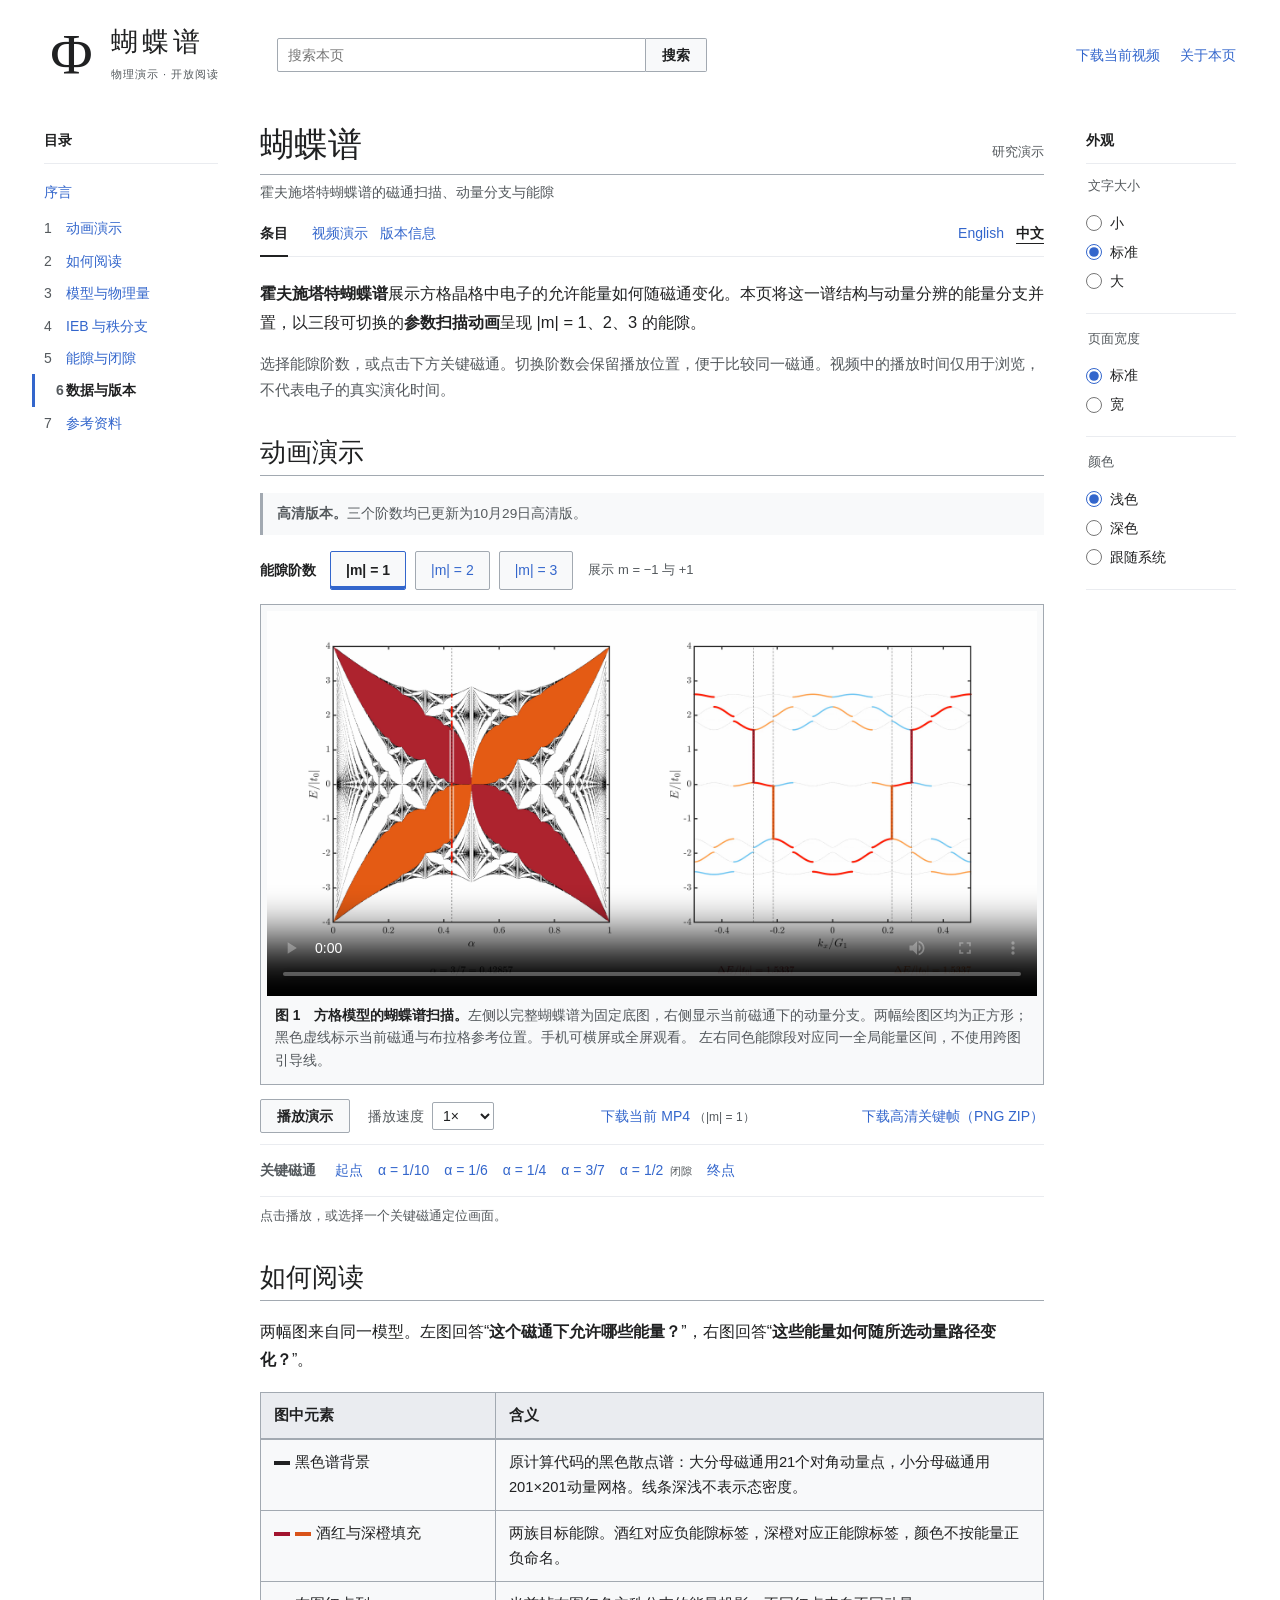
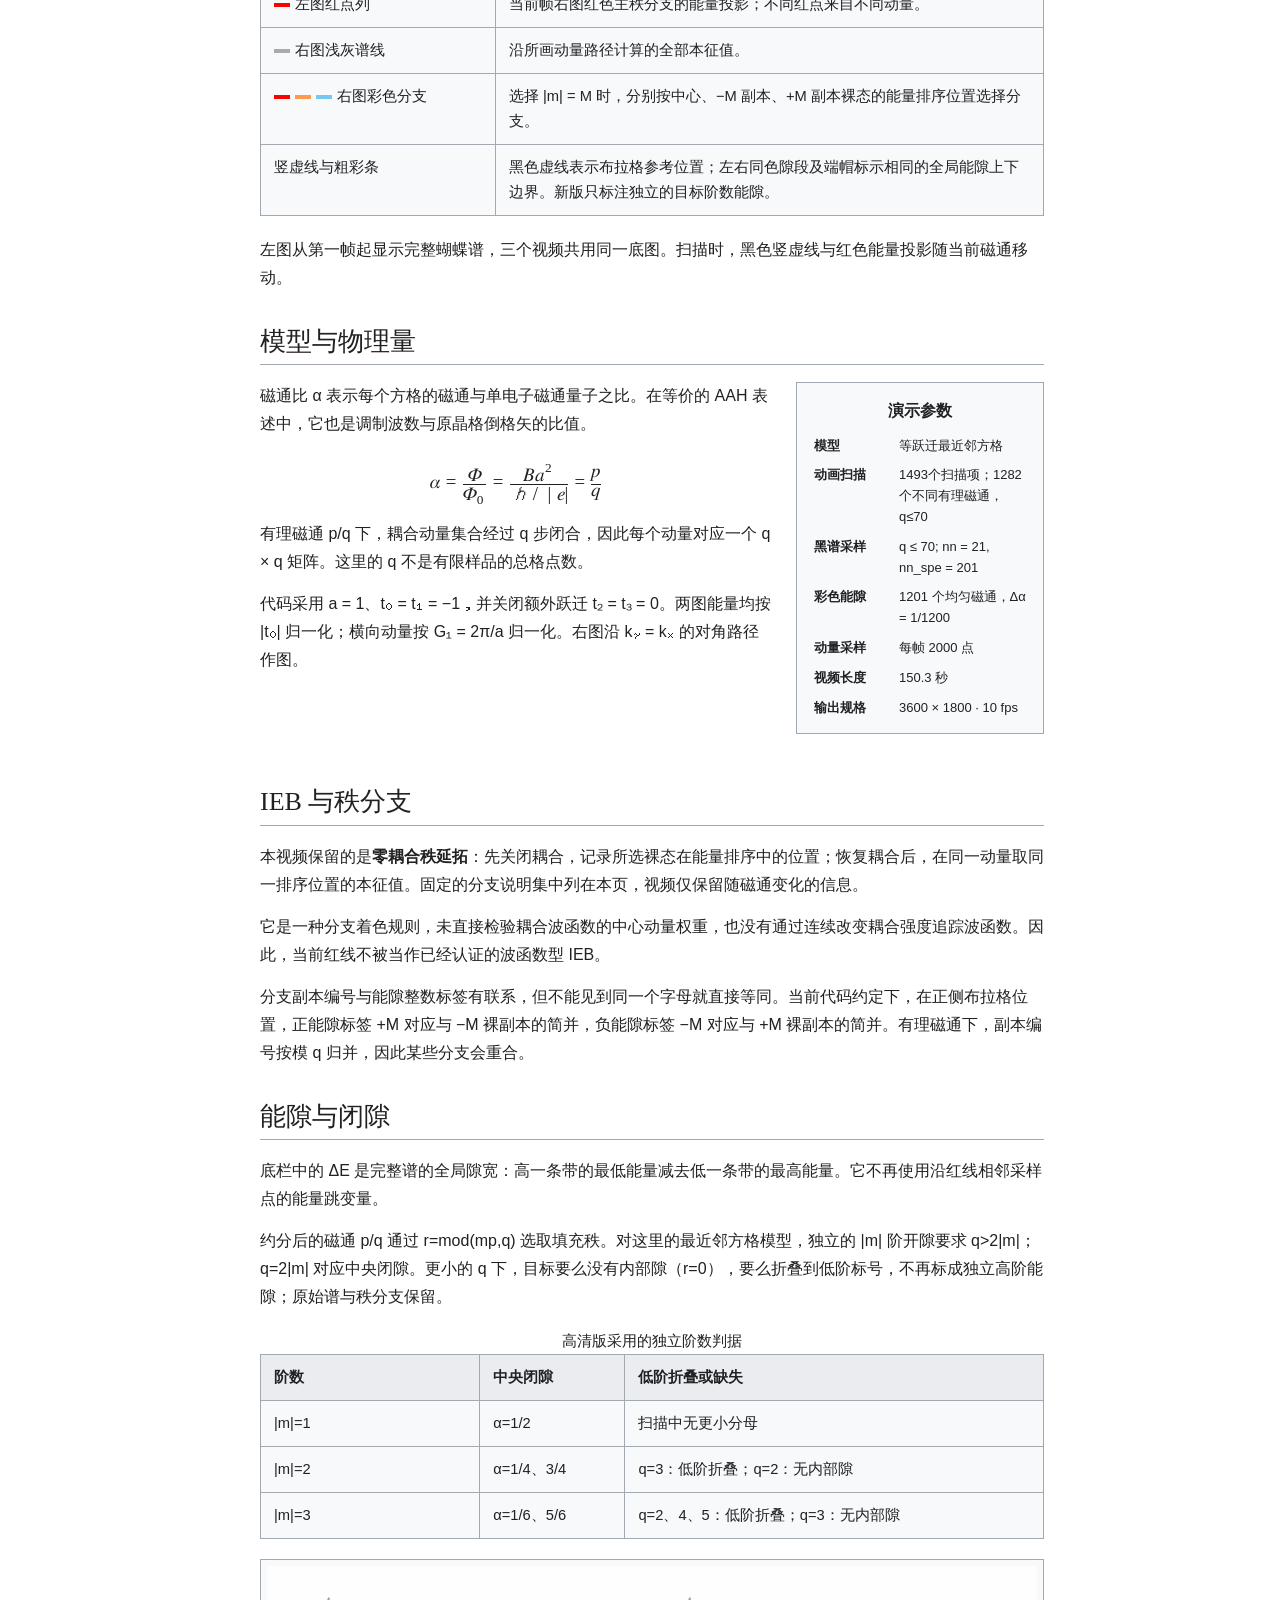
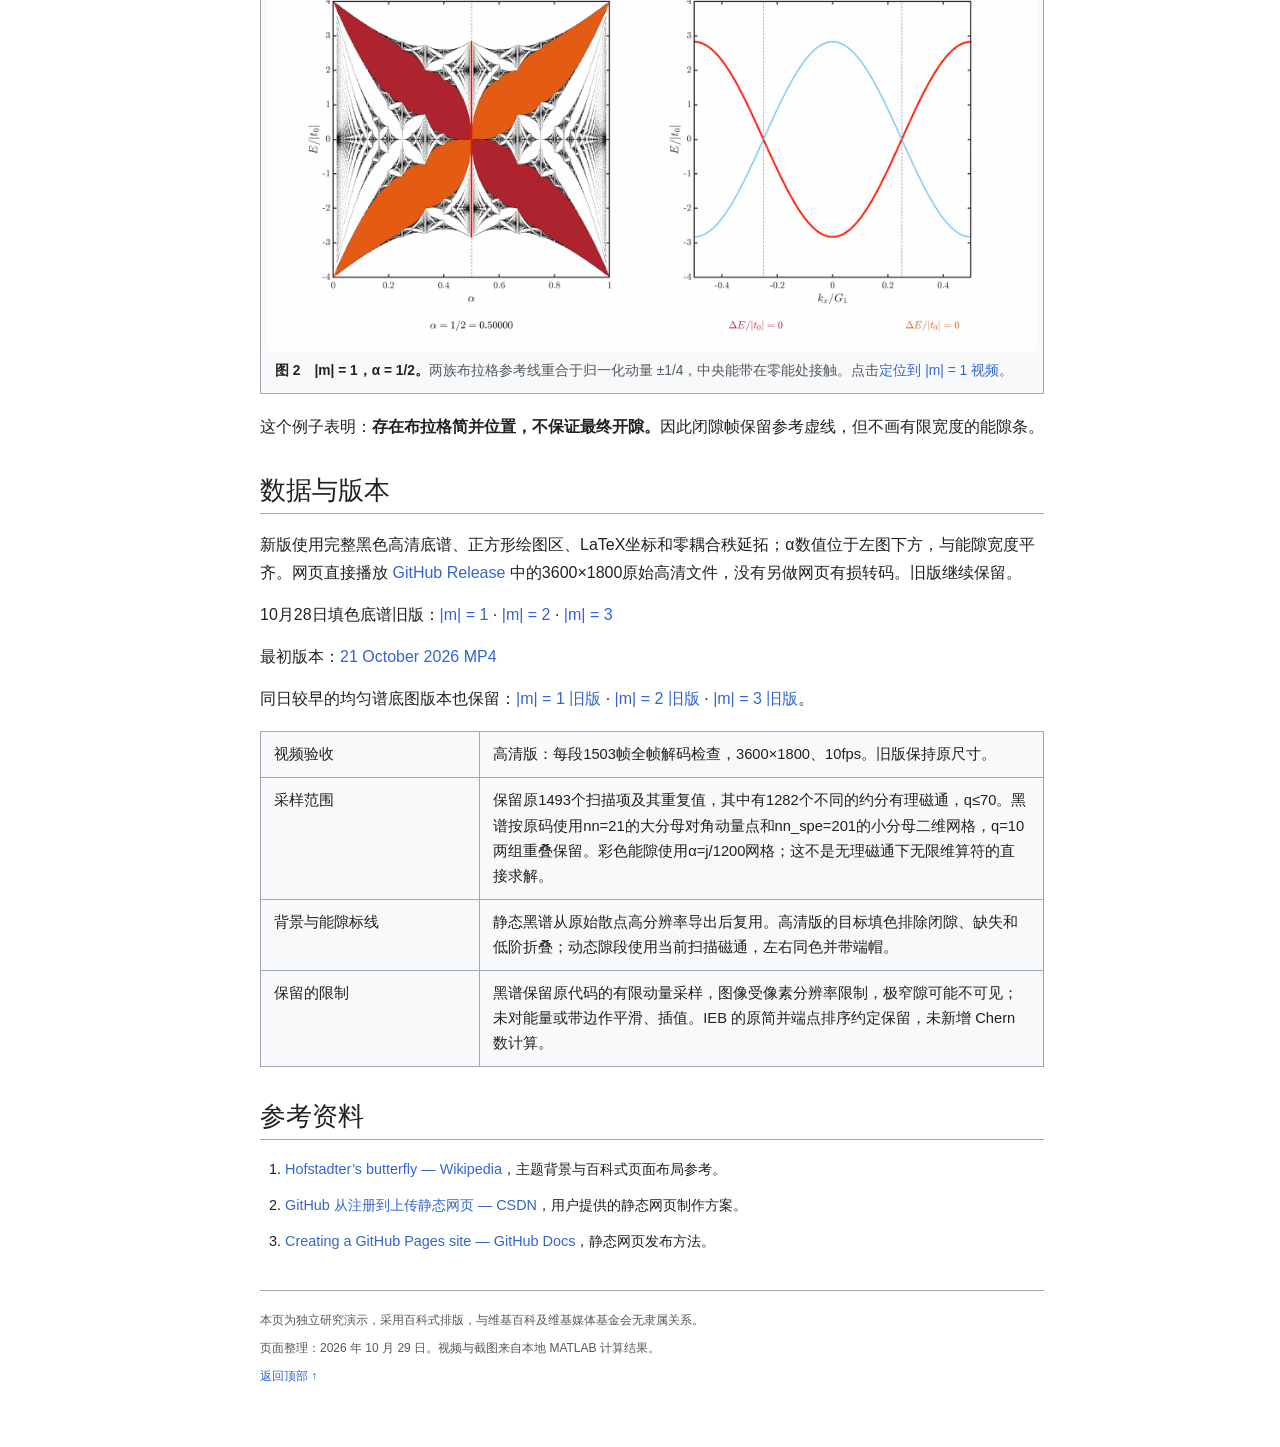
==== zh.html @ 7a1a36c1 "Seek exactly to the final MATLAB video frame" ====
<!DOCTYPE html>

<html data-font="standard" data-theme="light" data-width="standard" lang="zh-CN">
<head>
<meta charset="utf-8"/>
<meta content="width=device-width, initial-scale=1" name="viewport"/>
<meta content="以百科式页面观看霍夫施塔特蝴蝶谱动画，了解磁通扫描、IEB秩分支与全局能隙。" name="description"/>
<meta content="light dark" name="color-scheme"/>
<title>蝴蝶谱 · 磁通扫描演示</title>
<link href="assets/favicon.svg" rel="icon" type="image/svg+xml"/>
<link href="style.css?v=20261029-hd3-end" rel="stylesheet"/>
<script defer="" src="app.js?v=20261029-hd3-end"></script>
<link href="index.html" hreflang="en" rel="alternate"/><link href="zh.html" hreflang="zh-CN" rel="alternate"/></head>
<body>
<a class="skip-link" href="#content">跳到正文</a>
<header class="site-header">
<button aria-controls="toc" aria-expanded="false" aria-label="展开目录" class="icon-button mobile-menu" id="toc-toggle">☰</button>
<a aria-label="蝴蝶谱演示首页" class="wordmark" href="#top"><span aria-hidden="true" class="brand-symbol">Φ</span><span><strong>蝴蝶谱</strong><small>物理演示 · 开放阅读</small></span></a>
<form class="search" id="search-form" role="search">
<label class="sr-only" for="site-search">搜索本页</label>
<input aria-controls="search-results" autocomplete="off" id="site-search" placeholder="搜索本页" type="search"/>
<button type="submit">搜索</button>
<div class="search-results" hidden="" id="search-results" role="status"></div>
</form>
<nav aria-label="页面工具" class="header-links"><a class="current-video-download" download="" href="https://github.com/Decimator0715/butterfly-spectrum/releases/download/hd-20261029/butterfly-hd-order-1-20261029.mp4">下载当前视频</a><a href="#about">关于本页</a></nav>
<button aria-controls="appearance" aria-expanded="false" aria-label="外观设置" class="icon-button appearance-toggle" id="appearance-toggle">Aa</button>
</header>
<div class="page-layout" id="top">
<nav aria-label="目录" class="contents" id="toc">
<div class="sidebar-title">目录</div>
<a class="toc-top" href="#top">序言</a>
<ol>
<li><a href="#demonstration">动画演示</a></li>
<li><a href="#reading">如何阅读</a></li>
<li><a href="#model">模型与物理量</a></li>
<li><a href="#ieb">IEB 与秩分支</a></li>
<li><a href="#gaps">能隙与闭隙</a></li>
<li><a href="#provenance">数据与版本</a></li>
<li><a href="#references">参考资料</a></li>
</ol>
</nav>
<main id="content">
<div class="article-heading"><h1>蝴蝶谱</h1><span class="article-kind">研究演示</span></div>
<p class="subtitle">霍夫施塔特蝴蝶谱的磁通扫描、动量分支与能隙</p>
<div class="article-tabs"><nav aria-label="内容视图"><a class="selected" href="#top">条目</a><a href="#demonstration">视频演示</a></nav><a href="#provenance">版本信息</a><nav aria-label="Language / 语言" class="language-switch"><a data-language="en" href="index.html" hreflang="en" lang="en">English</a><a aria-current="page" data-language="zh" href="zh.html" hreflang="zh-CN" lang="zh-CN">中文</a></nav></div>
<p class="lead"><strong>霍夫施塔特蝴蝶谱</strong>展示方格晶格中电子的允许能量如何随磁通变化。本页将这一谱结构与动量分辨的能量分支并置，以三段可切换的<strong>参数扫描动画</strong>呈现 |m| = 1、2、3 的能隙。</p>
<p class="intro-note">选择能隙阶数，或点击下方关键磁通。切换阶数会保留播放位置，便于比较同一磁通。视频中的播放时间仅用于浏览，不代表电子的真实演化时间。</p>
<section aria-labelledby="demonstration-heading" data-search="动画 演示 视频 播放 磁通 扫描" id="demonstration">
<h2 id="demonstration-heading" tabindex="-1">动画演示</h2>
<p class="version-note" id="video-version-note"><strong>高清版本。</strong>三个阶数均已更新为10月29日高清版。</p><div aria-label="选择能隙阶数" class="order-switcher" role="group">
<span class="order-label">能隙阶数</span>
<button aria-pressed="true" data-format="3600 × 1800 · 10 fps" data-keyframes="assets/butterfly-hd-keyframes-1-20261029.zip" data-order="1" data-poster="assets/butterfly-hd-order-1-20261029.png" data-time-offset="1" data-video="https://github.com/Decimator0715/butterfly-spectrum/releases/download/hd-20261029/butterfly-hd-order-1-20261029.mp4" type="button">|m| = 1</button>
<button aria-pressed="false" data-format="3600 × 1800 · 10 fps" data-keyframes="assets/butterfly-hd-keyframes-2-20261029.zip" data-order="2" data-poster="assets/butterfly-hd-order-2-20261029.png" data-time-offset="1" data-video="https://github.com/Decimator0715/butterfly-spectrum/releases/download/hd-20261029/butterfly-hd-order-2-20261029.mp4" type="button">|m| = 2</button>
<button aria-pressed="false" data-format="3600 × 1800 · 10 fps" data-keyframes="assets/butterfly-hd-keyframes-3-20261029.zip" data-order="3" data-poster="assets/butterfly-hd-order-3-20261029.png" data-time-offset="1" data-video="https://github.com/Decimator0715/butterfly-spectrum/releases/download/hd-20261029/butterfly-hd-order-3-20261029.mp4" type="button">|m| = 3</button>
<span id="order-description">展示 m = −1 与 +1</span>
</div>
<figure class="video-figure">
<video aria-describedby="video-caption" controls="" id="butterfly-video" playsinline="" poster="assets/butterfly-hd-order-1-20261029.png" preload="metadata">
<source src="https://github.com/Decimator0715/butterfly-spectrum/releases/download/hd-20261029/butterfly-hd-order-1-20261029.mp4" type="video/mp4"/>
            你的浏览器无法播放嵌入视频，可使用下方链接下载 MP4。
          </video>
<figcaption id="video-caption"><strong>图 1　方格模型的蝴蝶谱扫描。</strong>左侧以完整蝴蝶谱为固定底图，右侧显示当前磁通下的动量分支。两幅绘图区均为正方形；黑色虚线标示当前磁通与布拉格参考位置。手机可横屏或全屏观看。 左右同色能隙段对应同一全局能量区间，不使用跨图引导线。</figcaption>
</figure>
<div class="player-toolbar">
<button class="wiki-button" id="play-toggle" type="button">播放演示</button>
<label class="rate-label">播放速度 <select aria-label="播放速度" id="playback-rate"><option value="0.5">0.5×</option><option selected="" value="1">1×</option><option value="1.5">1.5×</option><option value="2">2×</option></select></label>
<a class="download-link current-video-download" download="" href="https://github.com/Decimator0715/butterfly-spectrum/releases/download/hd-20261029/butterfly-hd-order-1-20261029.mp4">下载当前 MP4 <span id="download-order">（|m| = 1）</span></a>
<a class="download-link" download="" href="assets/butterfly-hd-keyframes-1-20261029.zip" id="keyframe-download">下载高清关键帧（PNG ZIP）</a></div>
<div aria-label="关键磁通跳转" class="chapter-navigation">
<span class="chapter-label">关键磁通</span>
<button data-base-time="0.15" data-label="起点：α = 1/70" data-time="0.15" type="button">起点</button>
<button data-base-time="14.75" data-label="α = 1/10" data-time="15.75" type="button">α = 1/10</button>
<button data-base-time="24.95" data-label="α = 1/6" data-time="25.95" type="button">α = 1/6</button>
<button data-base-time="37.35" data-label="α = 1/4" data-time="38.35" type="button">α = 1/4</button>
<button data-base-time="64.05" data-label="α = 3/7" data-time="65.05" type="button">α = 3/7</button>
<button data-base-time="74.75" data-label="α = 1/2" data-time="75.75" type="button">α = 1/2 <small id="half-flux-state">闭隙</small></button>
<button data-base-time="149.35" data-label="终点：α = 69/70" data-time="150.35" type="button">终点</button>
</div>
<p aria-live="polite" class="player-status" id="player-status" role="status">点击播放，或选择一个关键磁通定位画面。</p>
<noscript><p>JavaScript 未启用。可播放默认视频，或下载 <a href="https://github.com/Decimator0715/butterfly-spectrum/releases/download/hd-20261029/butterfly-hd-order-1-20261029.mp4">|m| = 1</a>、<a href="https://github.com/Decimator0715/butterfly-spectrum/releases/download/hd-20261029/butterfly-hd-order-2-20261029.mp4">|m| = 2</a>、<a href="https://github.com/Decimator0715/butterfly-spectrum/releases/download/hd-20261029/butterfly-hd-order-3-20261029.mp4">|m| = 3</a>。</p></noscript>
</section>
<section aria-labelledby="reading-heading" data-search="如何阅读 左图 右图 颜色 红色 图例 黑色 竖线" id="reading">
<h2 id="reading-heading" tabindex="-1">如何阅读</h2>
<p>两幅图来自同一模型。左图回答“<strong>这个磁通下允许哪些能量？</strong>”，右图回答“<strong>这些能量如何随所选动量路径变化？</strong>”。</p>
<table class="wikitable legend-table"><caption class="sr-only">图中元素与物理含义对照</caption><thead><tr><th scope="col">图中元素</th><th scope="col">含义</th></tr></thead><tbody>
<tr><th scope="row"><span class="swatch black"></span>黑色谱背景</th><td>原计算代码的黑色散点谱：大分母磁通用21个对角动量点，小分母磁通用201×201动量网格。线条深浅不表示态密度。</td></tr>
<tr><th scope="row"><span class="swatch wine"></span><span class="swatch orange"></span>酒红与深橙填充</th><td>两族目标能隙。酒红对应负能隙标签，深橙对应正能隙标签，颜色不按能量正负命名。</td></tr>
<tr><th scope="row"><span class="swatch red"></span>左图红点列</th><td>当前帧右图红色主秩分支的能量投影；不同红点来自不同动量。</td></tr>
<tr><th scope="row"><span class="swatch gray"></span>右图浅灰谱线</th><td>沿所画动量路径计算的全部本征值。</td></tr>
<tr><th scope="row"><span class="swatch red"></span><span class="swatch peach"></span><span class="swatch cyan"></span>右图彩色分支</th><td>选择 |m| = M 时，分别按中心、−M 副本、+M 副本裸态的能量排序位置选择分支。</td></tr>
<tr><th scope="row">竖虚线与粗彩条</th><td>黑色虚线表示布拉格参考位置；左右同色隙段及端帽标示相同的全局能隙上下边界。新版只标注独立的目标阶数能隙。</td></tr>
</tbody></table>
<p>左图从第一帧起显示完整蝴蝶谱，三个视频共用同一底图。扫描时，黑色竖虚线与红色能量投影随当前磁通移动。</p>
</section>
<section aria-labelledby="model-heading" data-search="模型 物理量 参数 alpha α 磁通 哈珀 Harper t0 q 单位 能量" id="model">
<h2 id="model-heading" tabindex="-1">模型与物理量</h2>
<aside aria-label="演示参数" class="infobox"><h3>演示参数</h3><dl><dt>模型</dt><dd>等跃迁最近邻方格</dd><dt>动画扫描</dt><dd>1493个扫描项；1282个不同有理磁通，q≤70</dd><dt>黑谱采样</dt><dd>q ≤ 70; nn = 21, nn_spe = 201</dd><dt>彩色能隙</dt><dd>1201 个均匀磁通，Δα = 1/1200</dd><dt>动量采样</dt><dd>每帧 2000 点</dd><dt>视频长度</dt><dd>150.3 秒</dd><dt>输出规格</dt><dd id="video-format-value">3600 × 1800 · 10 fps</dd></dl></aside>
<p>磁通比 <var>α</var> 表示每个方格的磁通与单电子磁通量子之比。在等价的 AAH 表述中，它也是调制波数与原晶格倒格矢的比值。</p>
<div aria-label="alpha等于磁通除以磁通量子，也等于p除以q" class="equation"><math display="block" xmlns="http://www.w3.org/1998/Math/MathML"><mi>α</mi><mo>=</mo><mfrac><mi>Φ</mi><msub><mi>Φ</mi><mn>0</mn></msub></mfrac><mo>=</mo><mfrac><mrow><mi>B</mi><msup><mi>a</mi><mn>2</mn></msup></mrow><mrow><mi>h</mi><mo>/</mo><mo>|</mo><mi>e</mi><mo>|</mo></mrow></mfrac><mo>=</mo><mfrac><mi>p</mi><mi>q</mi></mfrac></math></div>
<p>有理磁通 <var>p/q</var> 下，耦合动量集合经过 <var>q</var> 步闭合，因此每个动量对应一个 <var>q × q</var> 矩阵。这里的 <var>q</var> 不是有限样品的总格点数。</p>
<p>代码采用 <var>a = 1</var>、<var>t₀ = t₁ = −1</var>，并关闭额外跃迁 <var>t₂ = t₃ = 0</var>。两图能量均按 <var>|t₀|</var> 归一化；横向动量按 <var>G₁ = 2π/a</var> 归一化。右图沿 <var>kᵧ = kₓ</var> 的对角路径作图。</p>
</section>
<section aria-labelledby="ieb-heading" data-search="IEB 秩分支 复制带 零耦合 选带 动量 权重" id="ieb">
<h2 id="ieb-heading" tabindex="-1">IEB 与秩分支</h2>
<p>本视频保留的是<strong>零耦合秩延拓</strong>：先关闭耦合，记录所选裸态在能量排序中的位置；恢复耦合后，在同一动量取同一排序位置的本征值。固定的分支说明集中列在本页，视频仅保留随磁通变化的信息。</p>
<p>它是一种分支着色规则，未直接检验耦合波函数的中心动量权重，也没有通过连续改变耦合强度追踪波函数。因此，当前红线不被当作已经认证的波函数型 IEB。</p>
<p>分支副本编号与能隙整数标签有联系，但不能见到同一个字母就直接等同。当前代码约定下，在正侧布拉格位置，正能隙标签 +M 对应与 −M 裸副本的简并，负能隙标签 −M 对应与 +M 裸副本的简并。有理磁通下，副本编号按模 q 归并，因此某些分支会重合。</p>
</section>
<section aria-labelledby="gaps-heading" data-search="能隙 闭隙 布拉格 Bragg 半磁通 1/2 delta ΔE" id="gaps">
<h2 id="gaps-heading" tabindex="-1">能隙与闭隙</h2>
<p>底栏中的 <var>ΔE</var> 是完整谱的全局隙宽：高一条带的最低能量减去低一条带的最高能量。它不再使用沿红线相邻采样点的能量跳变量。</p>
<p>约分后的磁通 p/q 通过 r=mod(mp,q) 选取填充秩。对这里的最近邻方格模型，独立的 |m| 阶开隙要求 q&gt;2|m|；q=2|m| 对应中央闭隙。更小的 q 下，目标要么没有内部隙（r=0），要么折叠到低阶标号，不再标成独立高阶能隙；原始谱与秩分支保留。</p>
<table class="wikitable"><caption>高清版采用的独立阶数判据</caption><thead><tr><th>阶数</th><th>中央闭隙</th><th>低阶折叠或缺失</th></tr></thead><tbody><tr><th>|m|=1</th><td>α=1/2</td><td>扫描中无更小分母</td></tr><tr><th>|m|=2</th><td>α=1/4、3/4</td><td>q=3：低阶折叠；q=2：无内部隙</td></tr><tr><th>|m|=3</th><td>α=1/6、5/6</td><td>q=2、4、5：低阶折叠；q=3：无内部隙</td></tr></tbody></table>
<figure class="example-figure"><img alt="半磁通画面：右图两支在零能处接触，底栏两条目标能隙宽度均为零。" height="1800" loading="lazy" src="assets/butterfly-hd-order-1-half-20261029.png" width="3600"/><figcaption><strong>图 2　|m| = 1，α = 1/2。</strong>两族布拉格参考线重合于归一化动量 ±1/4，中央能带在零能处接触。点击<a data-seek="75.75" data-seek-order="1" href="#demonstration">定位到 |m| = 1 视频</a>。</figcaption></figure>
<p>这个例子表明：<strong>存在布拉格简并位置，不保证最终开隙。</strong>因此闭隙帧保留参考虚线，但不画有限宽度的能隙条。</p>
</section>
<section aria-labelledby="provenance-heading" data-search="数据 版本 来源 修复 采样 验证 时间" id="provenance">
<h2 id="provenance-heading" tabindex="-1">数据与版本</h2>
<p>新版使用完整黑色高清底谱、正方形绘图区、LaTeX坐标和零耦合秩延拓；α数值位于左图下方，与能隙宽度平齐。网页直接播放 <a href="https://github.com/Decimator0715/butterfly-spectrum/releases/tag/hd-20261029">GitHub Release</a> 中的3600×1800原始高清文件，没有另做网页有损转码。旧版继续保留。</p><p>10月28日填色底谱旧版：<a download="" href="assets/butterfly-filled-order-1-20261028.mp4">|m| = 1</a> · <a download="" href="assets/butterfly-filled-order-2-20261028.mp4">|m| = 2</a> · <a download="" href="assets/butterfly-filled-order-3-20261028.mp4">|m| = 3</a></p><p>最初版本：<a download="" href="assets/butterfly-spectrum.mp4">21 October 2026 MP4</a></p>
<p>同日较早的均匀谱底图版本也保留：<a download="" href="assets/butterfly-order-1-20261028.mp4">|m| = 1 旧版</a> · <a download="" href="assets/butterfly-order-2-20261028.mp4">|m| = 2 旧版</a> · <a download="" href="assets/butterfly-order-3-20261028.mp4">|m| = 3 旧版</a>。</p>
<table class="wikitable"><tbody><tr><th scope="row">视频验收</th><td>高清版：每段1503帧全帧解码检查，3600×1800、10fps。旧版保持原尺寸。</td></tr><tr><th scope="row">采样范围</th><td>保留原1493个扫描项及其重复值，其中有1282个不同的约分有理磁通，q≤70。黑谱按原码使用nn=21的大分母对角动量点和nn_spe=201的小分母二维网格，q=10两组重叠保留。彩色能隙使用α=j/1200网格；这不是无理磁通下无限维算符的直接求解。</td></tr><tr><th scope="row">背景与能隙标线</th><td>静态黑谱从原始散点高分辨率导出后复用。高清版的目标填色排除闭隙、缺失和低阶折叠；动态隙段使用当前扫描磁通，左右同色并带端帽。</td></tr><tr><th scope="row">保留的限制</th><td>黑谱保留原代码的有限动量采样，图像受像素分辨率限制，极窄隙可能不可见；未对能量或带边作平滑、插值。IEB 的原简并端点排序约定保留，未新增 Chern 数计算。</td></tr></tbody></table>
</section>
<section aria-labelledby="references-heading" data-search="参考资料 链接 GitHub Pages 教程 Wiki 百科" id="references">
<h2 id="references-heading" tabindex="-1">参考资料</h2>
<ol class="references"><li><a href="https://en.wikipedia.org/wiki/Hofstadter%27s_butterfly" rel="noopener noreferrer" target="_blank">Hofstadter’s butterfly — Wikipedia</a>，主题背景与百科式页面布局参考。</li><li><a href="https://blog.csdn.net/qq_52793095/article/details/134743440" rel="noopener noreferrer" target="_blank">GitHub 从注册到上传静态网页 — CSDN</a>，用户提供的静态网页制作方案。</li><li><a href="https://docs.github.com/en/pages/getting-started-with-github-pages/creating-a-github-pages-site" rel="noopener noreferrer" target="_blank">Creating a GitHub Pages site — GitHub Docs</a>，静态网页发布方法。</li></ol>
</section>
<footer class="article-footer" id="about"><p>本页为独立研究演示，采用百科式排版，与维基百科及维基媒体基金会无隶属关系。</p><p>页面整理：<time datetime="2026-10-29">2026 年 10 月 29 日</time>。视频与截图来自本地 MATLAB 计算结果。</p><a href="#top">返回顶部 ↑</a></footer>
</main>
<aside aria-label="外观设置" class="appearance" id="appearance">
<div class="sidebar-title">外观</div>
<fieldset><legend>文字大小</legend><label><input name="font" type="radio" value="small"/>小</label><label><input checked="" name="font" type="radio" value="standard"/>标准</label><label><input name="font" type="radio" value="large"/>大</label></fieldset>
<fieldset><legend>页面宽度</legend><label><input checked="" name="width" type="radio" value="standard"/>标准</label><label><input name="width" type="radio" value="wide"/>宽</label></fieldset>
<fieldset><legend>颜色</legend><label><input checked="" name="theme" type="radio" value="light"/>浅色</label><label><input name="theme" type="radio" value="dark"/>深色</label><label><input name="theme" type="radio" value="system"/>跟随系统</label></fieldset>
</aside>
</div>
<button aria-label="关闭侧栏" class="page-backdrop" hidden="" id="page-backdrop"></button>
</body>
</html>
---- style.css ----
/* Buildless, local-first encyclopedia layout. All fonts use local fallbacks. */
:root{--background:#fff;--surface:#f8f9fa;--text:#202122;--muted:#54595d;--border:#a2a9b1;--subtle:#eaecf0;--link:#36c;--link-hover:#447ff5;--active:#36c;--body-size:16px;--page-width:1536px;color-scheme:light}
html[data-theme=dark]{--background:#101418;--surface:#20262c;--text:#eaecf0;--muted:#b4bdc4;--border:#72777d;--subtle:#40464d;--link:#88a3e8;--link-hover:#b5c8ff;--active:#88a3e8;color-scheme:dark}
@media(prefers-color-scheme:dark){html[data-theme=system]{--background:#101418;--surface:#20262c;--text:#eaecf0;--muted:#b4bdc4;--border:#72777d;--subtle:#40464d;--link:#88a3e8;--link-hover:#b5c8ff;--active:#88a3e8;color-scheme:dark}}
html[data-font=small]{--body-size:14px}html[data-font=large]{--body-size:18px}html[data-width=wide]{--page-width:1840px}
*{box-sizing:border-box}html{scroll-behavior:smooth;scroll-padding-top:30px}body{margin:0;background:var(--background);color:var(--text);font:var(--body-size)/1.75 -apple-system,BlinkMacSystemFont,"Segoe UI","Microsoft YaHei","Noto Sans CJK SC",sans-serif}
a{color:var(--link);text-decoration:none}a:hover{text-decoration:underline}button,input,select{font:inherit}button,a,input,select{touch-action:manipulation}button{cursor:pointer}button:disabled{cursor:wait;opacity:.6}button:focus-visible,a:focus-visible,input:focus-visible,select:focus-visible{outline:2px solid var(--active);outline-offset:3px}
.sr-only{position:absolute;width:1px;height:1px;padding:0;overflow:hidden;clip:rect(0,0,0,0);white-space:nowrap;border:0}.skip-link{position:fixed;top:-70px;left:20px;background:var(--background);z-index:100;padding:8px 14px;border:1px solid var(--border)}.skip-link:focus{top:12px}
.site-header{max-width:var(--page-width);padding:24px 44px 26px;margin:auto;display:flex;align-items:center;gap:36px;min-height:112px}.wordmark{display:flex;align-items:center;gap:12px;flex-shrink:0;color:var(--text)}.wordmark:hover{text-decoration:none}.brand-symbol{font:58px/.9 Georgia,"Times New Roman",serif;color:var(--text);width:55px;text-align:center}.wordmark strong{display:block;font:27px/1.2 Georgia,"Songti SC",SimSun,serif;letter-spacing:4px}.wordmark small{display:block;font-size:11px;letter-spacing:1px;color:var(--muted);margin-top:6px}
.search{position:relative;display:flex;width:min(430px,38vw);margin-left:22px;height:34px}.search input{border:1px solid var(--border);background:var(--background);color:var(--text);width:100%;min-width:70px;padding:4px 10px;font-size:14px;border-radius:2px 0 0 2px}.search button,.wiki-button{border:1px solid var(--border);background:var(--surface);color:var(--text);font-weight:600;padding:4px 16px;border-radius:0 2px 2px 0;white-space:nowrap;font-size:14px}.search button{border-left:0}.search button:hover,.wiki-button:hover{background:var(--subtle)}.search-results{position:absolute;top:39px;left:0;right:0;background:var(--background);border:1px solid var(--border);padding:10px 14px;font-size:14px;z-index:30;box-shadow:0 2px 5px #0002}.search-results a{display:block;padding:4px 0}.header-links{margin-left:auto;display:flex;gap:20px;font-size:14px;white-space:nowrap}.icon-button{border:0;background:transparent;color:var(--text);padding:6px 8px;font-size:20px;line-height:1.2}.mobile-menu,.appearance-toggle{display:none}
.page-layout{max-width:var(--page-width);margin:auto;padding:10px 44px 60px;display:grid;grid-template-columns:174px minmax(0,1fr) 150px;gap:42px;align-items:start}.contents,.appearance{position:sticky;top:30px;font-size:14px;line-height:1.5;padding-top:8px}.sidebar-title{border-bottom:1px solid var(--subtle);padding:0 0 12px;margin-bottom:12px;font-weight:700;color:var(--text)}.contents a{display:block;padding:5px 0;line-height:1.6}.contents ol{list-style:none;counter-reset:toc;padding:0;margin:4px 0}.contents li{counter-increment:toc;position:relative}.contents li>a{padding-left:22px}.contents li>a:before{content:counter(toc);position:absolute;left:0;color:var(--muted)}.contents a[aria-current=location]{color:var(--text);font-weight:650;border-left:3px solid var(--active);margin-left:-12px;padding-left:9px}.contents li>a[aria-current=location]{padding-left:31px}.contents li>a[aria-current=location]:before{left:12px}
main{min-width:0}.article-heading{display:flex;align-items:baseline;justify-content:space-between;gap:16px;border-bottom:1px solid var(--border);padding-bottom:6px}h1,h2{font-family:Georgia,"Noto Serif CJK SC","Songti SC",SimSun,serif;font-weight:400;line-height:1.35;color:var(--text)}h1{font-size:34px;margin:0}.article-kind{font-size:13px;color:var(--muted);white-space:nowrap}.subtitle{margin:5px 0 17px;font-size:14px;color:var(--muted)}.article-tabs{display:flex;justify-content:space-between;align-items:center;border-bottom:1px solid var(--subtle);font-size:14px;padding-bottom:10px;margin-bottom:22px}.article-tabs nav{display:flex;gap:24px}.article-tabs .selected{position:relative;color:var(--text);font-weight:600}.article-tabs .selected:after{content:"";position:absolute;height:2px;background:var(--text);bottom:-11px;left:0;right:0}p{margin:0 0 14px}.lead{font-size:1.03em}.intro-note{color:var(--muted);font-size:.94em}h2{font-size:26px;border-bottom:1px solid var(--border);margin:32px 0 17px;padding-bottom:5px}h2:focus{outline:none}section{scroll-margin-top:25px}figure{margin:0}figcaption{font-size:.86em;color:var(--muted);line-height:1.65}figcaption strong{font-weight:600;color:var(--text)}
.video-figure{border:1px solid var(--border);padding:6px;background:var(--surface)}video{display:block;width:100%;height:auto;aspect-ratio:2/1;background:#fff}video:fullscreen{object-fit:contain;background:#000}.video-figure figcaption{padding:9px 8px 5px}.player-toolbar{display:flex;align-items:center;gap:18px;flex-wrap:wrap;padding:14px 0 11px;font-size:14px}.wiki-button{border-radius:2px;min-height:34px}.rate-label{display:flex;align-items:center;gap:8px;color:var(--muted)}select{font-size:14px;color:var(--text);background:var(--background);border:1px solid var(--border);padding:4px 6px;border-radius:2px}.download-link{margin-left:auto;white-space:nowrap}.download-link span{color:var(--muted);font-size:12px}.chapter-navigation{border-top:1px solid var(--subtle);border-bottom:1px solid var(--subtle);padding:10px 0;display:flex;gap:7px 15px;align-items:center;flex-wrap:wrap;font-size:14px}.chapter-label{font-weight:600;color:var(--muted);margin-right:4px}.chapter-navigation button{background:none;border:0;color:var(--link);padding:3px 0}.chapter-navigation button:hover{text-decoration:underline}.chapter-navigation button.active{color:var(--text);font-weight:650}.chapter-navigation small{color:var(--muted);font-size:11px;margin-left:3px}.player-status{font-size:13px;color:var(--muted);margin:8px 0 0;min-height:23px}.player-status.error{color:#b32424}
.wikitable{width:100%;border-collapse:collapse;font-size:.92em;margin:18px 0 20px;background:var(--surface);line-height:1.7}.wikitable th,.wikitable td{border:1px solid var(--border);padding:10px 13px;vertical-align:top;text-align:left}.wikitable thead th{background:var(--subtle);font-weight:650}.wikitable tbody th{width:28%;font-weight:500}.legend-table tbody th{width:30%;white-space:nowrap}.swatch{display:inline-block;width:16px;height:4px;vertical-align:middle;margin-right:5px;background:var(--muted)}.swatch.black{background:#202122}.swatch.wine{background:#a2142f}.swatch.orange{background:#d95319}.swatch.red{background:red}.swatch.gray{background:#aaa}.swatch.peach{background:#ff994d}.swatch.cyan{background:#75c9f0}
.infobox{float:right;width:248px;border:1px solid var(--border);padding:15px 17px;background:var(--surface);margin:0 0 18px 24px;font-size:13px;line-height:1.6}.infobox h3{font-family:inherit;text-align:center;font-size:16px;margin:0 0 12px}.infobox dl{display:grid;grid-template-columns:78px 1fr;gap:9px 7px;margin:0}.infobox dt{font-weight:650}.infobox dd{margin:0}.equation{padding:12px 0 16px;overflow-x:auto;text-align:center;font-size:1.18em}.equation math{margin:0 auto;white-space:nowrap}var{font-style:normal;white-space:normal}#model:after{content:"";display:block;clear:both}.example-figure{border:1px solid var(--border);background:var(--surface);padding:6px;margin:19px 0}.example-figure img{display:block;width:100%;height:auto;background:#fff}.example-figure figcaption{padding:9px 8px 5px}.references{padding-left:25px;font-size:.9em;line-height:1.8}.references li{margin-bottom:10px}.article-footer{border-top:1px solid var(--border);margin-top:36px;padding-top:19px;color:var(--muted);font-size:12px}.article-footer p{margin-bottom:7px}
.appearance fieldset{border:0;border-bottom:1px solid var(--subtle);margin:0 0 15px;padding:0 0 13px}.appearance legend{font-size:13px;color:var(--muted);margin-bottom:9px}.appearance label{display:flex;align-items:center;gap:8px;margin:8px 0;cursor:pointer}.appearance input{accent-color:var(--active);width:16px;height:16px;margin:0}.page-backdrop{display:none}
@media(min-width:1700px){.page-layout{grid-template-columns:190px minmax(0,1fr) 170px;gap:50px}}
@media(max-width:1250px){.site-header{padding-left:30px;padding-right:30px;gap:25px}.page-layout{padding-left:30px;padding-right:30px;grid-template-columns:150px minmax(0,1fr);gap:32px}.appearance-toggle{display:block}.appearance{display:none;position:fixed;right:25px;top:90px;width:210px;background:var(--background);border:1px solid var(--border);padding:18px 22px;z-index:60;max-height:calc(100vh - 110px);overflow:auto}.appearance.open{display:block}.search{margin-left:0;width:370px}.header-links{gap:15px}}
@media(max-width:850px){.site-header{padding:20px 22px;gap:15px;min-height:95px;flex-wrap:wrap}.brand-symbol{font-size:45px;width:42px}.wordmark strong{font-size:24px}.wordmark small{font-size:10px}.header-links{display:none}.search{width:100%;order:5;margin-top:5px;height:36px}.appearance-toggle{margin-left:auto}.mobile-menu{display:block}.page-layout{display:block;padding:14px 24px 45px}.contents{display:none;position:fixed;top:0;left:0;height:100dvh;width:255px;background:var(--background);padding:30px 25px;z-index:70;overflow:auto;border-right:1px solid var(--border)}.contents.open{display:block}.contents .sidebar-title{padding-top:6px}.page-backdrop:not([hidden]){display:block;position:fixed;inset:0;background:#0005;border:0;z-index:50}.appearance{right:16px;top:72px;z-index:70}.article-heading h1{font-size:30px}.subtitle{margin-bottom:14px}.article-tabs{margin-bottom:18px}h2{font-size:24px;margin-top:29px}.player-toolbar{gap:10px 18px}.download-link{margin-left:0}.infobox{width:225px}.legend-table tbody th{white-space:normal}.wikitable{font-size:.88em}}
@media(max-width:500px){.site-header{padding:16px 14px}.wordmark{gap:8px}.wordmark strong{font-size:22px}.page-layout{padding:10px 16px 35px}.article-kind{font-size:12px}.article-tabs nav{gap:20px}.lead{font-size:1em}.infobox{float:none;width:100%;margin:15px 0 20px}.wikitable th,.wikitable td{padding:9px 10px}.legend-table tbody th{width:34%}.player-toolbar{font-size:13px}.download-link{width:100%;padding-top:3px}.video-figure{padding:3px}.chapter-navigation{gap:5px 14px}.chapter-label{width:100%}.equation{font-size:1.15em}.header-links{display:none}}
@media(prefers-reduced-motion:reduce){html{scroll-behavior:auto}}
@media print{.site-header,.contents,.appearance,.article-tabs,.player-toolbar,.chapter-navigation,.player-status,.page-backdrop{display:none!important}.page-layout{display:block;max-width:none;padding:0}body{color:#000;background:#fff;font-size:11pt}h2{break-after:avoid}figure,table{break-inside:avoid}a{color:#000}.article-footer{font-size:9pt}}

.order-switcher{display:flex;align-items:center;flex-wrap:wrap;gap:9px;padding:2px 0 14px;font-size:14px}.order-label{font-weight:600;margin-right:5px}.order-switcher button{border:1px solid var(--border);background:var(--surface);color:var(--link);border-radius:2px;padding:6px 15px;min-height:36px}.order-switcher button:hover{background:var(--subtle)}.order-switcher button[aria-pressed=true]{border-color:var(--active);color:var(--text);box-shadow:inset 0 -3px var(--active);font-weight:650}#order-description{font-size:13px;color:var(--muted);margin-left:6px}@media(max-width:500px){.order-switcher{gap:8px}.order-label{width:100%}#order-description{width:100%;margin-left:0}}

/* English-default bilingual edition; retain the encyclopedia layout. */
html[lang=en] .wordmark strong{font-size:23px;letter-spacing:0}
html[lang=en] .wordmark small{letter-spacing:0;font-size:10px}
html[lang=en] .site-header{gap:22px}
html[lang=en] .search{margin-left:0;flex:1;max-width:430px}
.article-tabs{flex-wrap:wrap;gap:12px}
.article-tabs .language-switch{margin-left:auto;gap:12px;white-space:nowrap}
.language-switch [aria-current=page]{color:var(--text);font-weight:700;text-decoration:underline;text-underline-offset:5px}
.version-note{border-left:3px solid var(--border);background:var(--surface);padding:10px 14px;font-size:.85em;line-height:1.6;color:var(--muted)}
@media(max-width:850px){html[lang=en] .search{flex-basis:100%;max-width:none}.article-heading{flex-wrap:wrap;gap:4px}html[lang=en] .wordmark strong{font-size:21px}}
@media(max-width:500px){html[lang=en] .wordmark strong{font-size:18px}html[lang=en] .brand-symbol{font-size:34px;width:28px}html[lang=en] .site-header{gap:8px}.article-tabs .language-switch{margin-left:0}.article-tabs{column-gap:18px}}
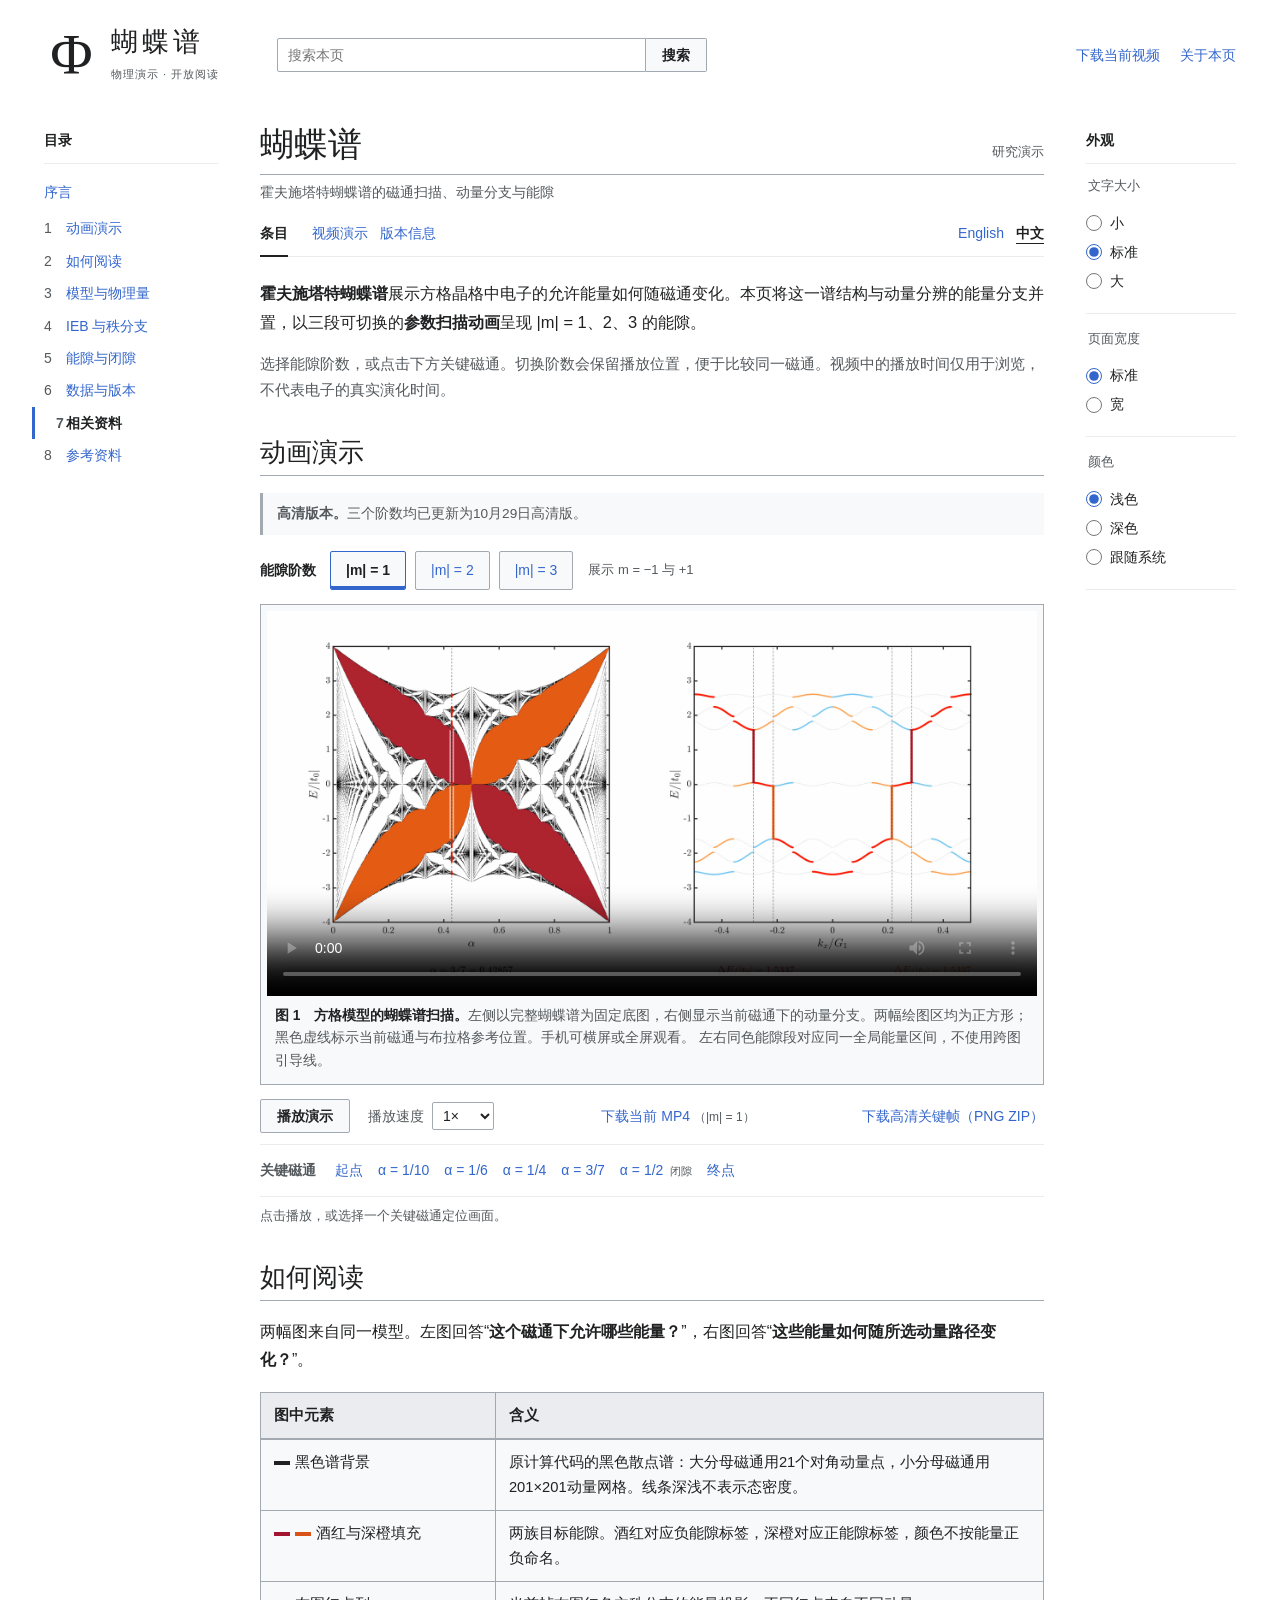
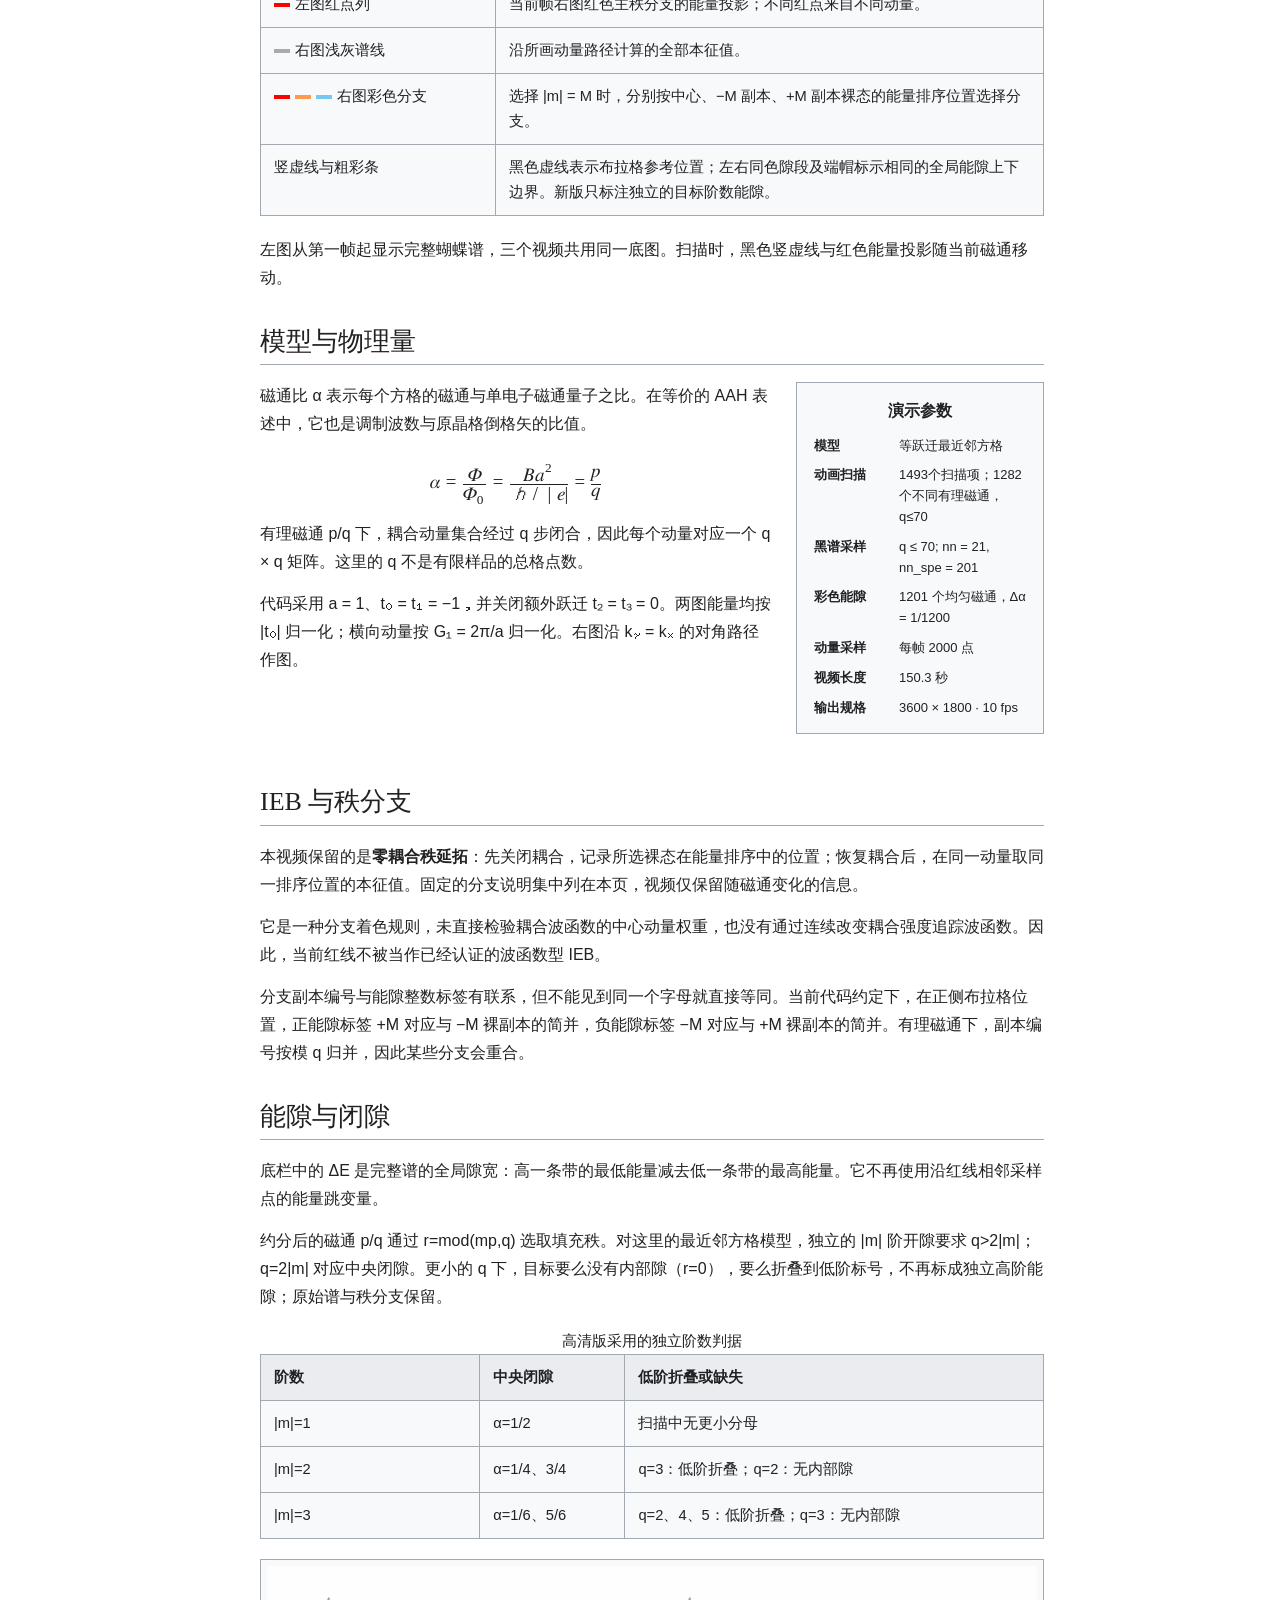
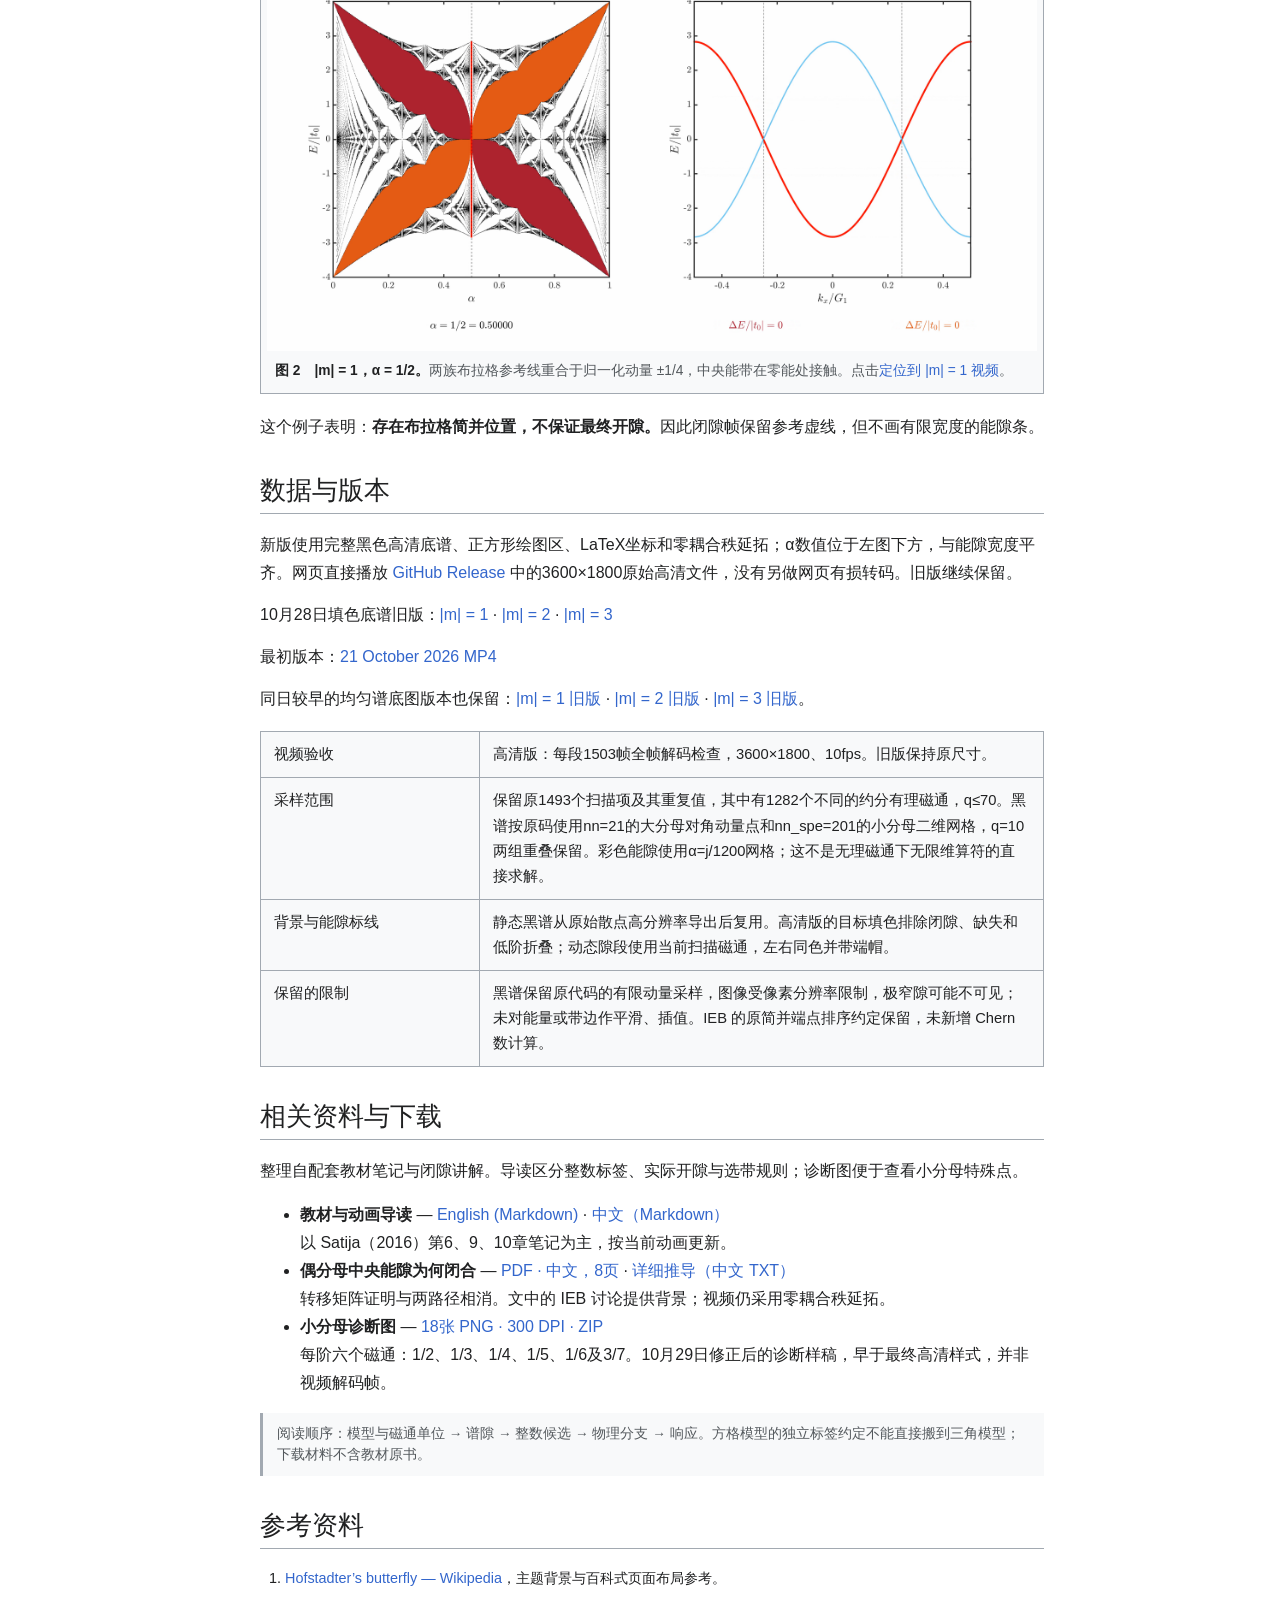
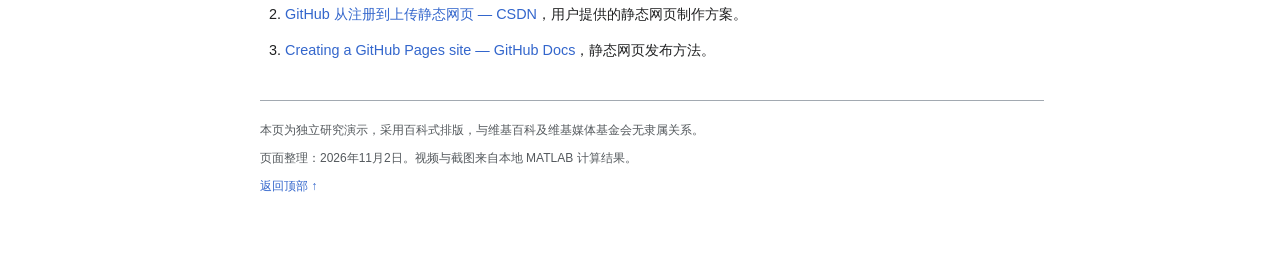
==== commit b709af02: "Add bilingual reading guides and central-gap reference downloads" ====
--- a/zh.html
+++ b/zh.html
@@ -8,8 +8,8 @@
 <meta content="light dark" name="color-scheme"/>
 <title>蝴蝶谱 · 磁通扫描演示</title>
 <link href="assets/favicon.svg" rel="icon" type="image/svg+xml"/>
-<link href="style.css?v=20261029-hd3-end" rel="stylesheet"/>
-<script defer="" src="app.js?v=20261029-hd3-end"></script>
+<link href="style.css?v=20261102-resources" rel="stylesheet"/>
+<script defer="" src="app.js?v=20261102-resources"></script>
 <link href="index.html" hreflang="en" rel="alternate"/><link href="zh.html" hreflang="zh-CN" rel="alternate"/></head>
 <body>
 <a class="skip-link" href="#content">跳到正文</a>
@@ -36,7 +36,7 @@
 <li><a href="#ieb">IEB 与秩分支</a></li>
 <li><a href="#gaps">能隙与闭隙</a></li>
 <li><a href="#provenance">数据与版本</a></li>
-<li><a href="#references">参考资料</a></li>
+<li id="related-toc"><a href="#related">相关资料</a></li><li><a href="#references">参考资料</a></li>
 </ol>
 </nav>
 <main id="content">
@@ -120,11 +120,18 @@
 <p>同日较早的均匀谱底图版本也保留：<a download="" href="assets/butterfly-order-1-20261028.mp4">|m| = 1 旧版</a> · <a download="" href="assets/butterfly-order-2-20261028.mp4">|m| = 2 旧版</a> · <a download="" href="assets/butterfly-order-3-20261028.mp4">|m| = 3 旧版</a>。</p>
 <table class="wikitable"><tbody><tr><th scope="row">视频验收</th><td>高清版：每段1503帧全帧解码检查，3600×1800、10fps。旧版保持原尺寸。</td></tr><tr><th scope="row">采样范围</th><td>保留原1493个扫描项及其重复值，其中有1282个不同的约分有理磁通，q≤70。黑谱按原码使用nn=21的大分母对角动量点和nn_spe=201的小分母二维网格，q=10两组重叠保留。彩色能隙使用α=j/1200网格；这不是无理磁通下无限维算符的直接求解。</td></tr><tr><th scope="row">背景与能隙标线</th><td>静态黑谱从原始散点高分辨率导出后复用。高清版的目标填色排除闭隙、缺失和低阶折叠；动态隙段使用当前扫描磁通，左右同色并带端帽。</td></tr><tr><th scope="row">保留的限制</th><td>黑谱保留原代码的有限动量采样，图像受像素分辨率限制，极窄隙可能不可见；未对能量或带边作平滑、插值。IEB 的原简并端点排序约定保留，未新增 Chern 数计算。</td></tr></tbody></table>
 </section>
-<section aria-labelledby="references-heading" data-search="参考资料 链接 GitHub Pages 教程 Wiki 百科" id="references">
+<section aria-labelledby="related-heading" data-search="reading resources textbook Harper closure diagnostic PDF 教材 资料 中央闭隙" id="related"><h2 id="related-heading" tabindex="-1">相关资料与下载</h2>
+<p>整理自配套教材笔记与闭隙讲解。导读区分整数标签、实际开隙与选带规则；诊断图便于查看小分母特殊点。</p>
+<ul>
+<li><strong>教材与动画导读</strong> — <a download="" href="assets/reading/butterfly-reading-en.md">English (Markdown)</a> · <a download="" href="assets/reading/butterfly-reading-zh.md">中文（Markdown）</a><br/>以 Satija（2016）第6、9、10章笔记为主，按当前动画更新。</li>
+<li><strong>偶分母中央能隙为何闭合</strong> — <a href="assets/reading/harper-central-gap-zh.pdf">PDF · 中文，8页</a> · <a download="" href="assets/reading/harper-central-gap-derivation-zh.txt">详细推导（中文 TXT）</a><br/>转移矩阵证明与两路径相消。文中的 IEB 讨论提供背景；视频仍采用零耦合秩延拓。</li>
+<li><strong>小分母诊断图</strong> — <a download="" href="assets/reading/principal-gap-diagnostics-300dpi.zip">18张 PNG · 300 DPI · ZIP</a><br/>每阶六个磁通：1/2、1/3、1/4、1/5、1/6及3/7。10月29日修正后的诊断样稿，早于最终高清样式，并非视频解码帧。</li>
+</ul>
+<p class="version-note">阅读顺序：模型与磁通单位 → 谱隙 → 整数候选 → 物理分支 → 响应。方格模型的独立标签约定不能直接搬到三角模型；下载材料不含教材原书。</p></section><section aria-labelledby="references-heading" data-search="参考资料 链接 GitHub Pages 教程 Wiki 百科" id="references">
 <h2 id="references-heading" tabindex="-1">参考资料</h2>
 <ol class="references"><li><a href="https://en.wikipedia.org/wiki/Hofstadter%27s_butterfly" rel="noopener noreferrer" target="_blank">Hofstadter’s butterfly — Wikipedia</a>，主题背景与百科式页面布局参考。</li><li><a href="https://blog.csdn.net/qq_52793095/article/details/134743440" rel="noopener noreferrer" target="_blank">GitHub 从注册到上传静态网页 — CSDN</a>，用户提供的静态网页制作方案。</li><li><a href="https://docs.github.com/en/pages/getting-started-with-github-pages/creating-a-github-pages-site" rel="noopener noreferrer" target="_blank">Creating a GitHub Pages site — GitHub Docs</a>，静态网页发布方法。</li></ol>
 </section>
-<footer class="article-footer" id="about"><p>本页为独立研究演示，采用百科式排版，与维基百科及维基媒体基金会无隶属关系。</p><p>页面整理：<time datetime="2026-10-29">2026 年 10 月 29 日</time>。视频与截图来自本地 MATLAB 计算结果。</p><a href="#top">返回顶部 ↑</a></footer>
+<footer class="article-footer" id="about"><p>本页为独立研究演示，采用百科式排版，与维基百科及维基媒体基金会无隶属关系。</p><p>页面整理：<time datetime="2026-11-02">2026年11月2日</time>。视频与截图来自本地 MATLAB 计算结果。</p><a href="#top">返回顶部 ↑</a></footer>
 </main>
 <aside aria-label="外观设置" class="appearance" id="appearance">
 <div class="sidebar-title">外观</div>
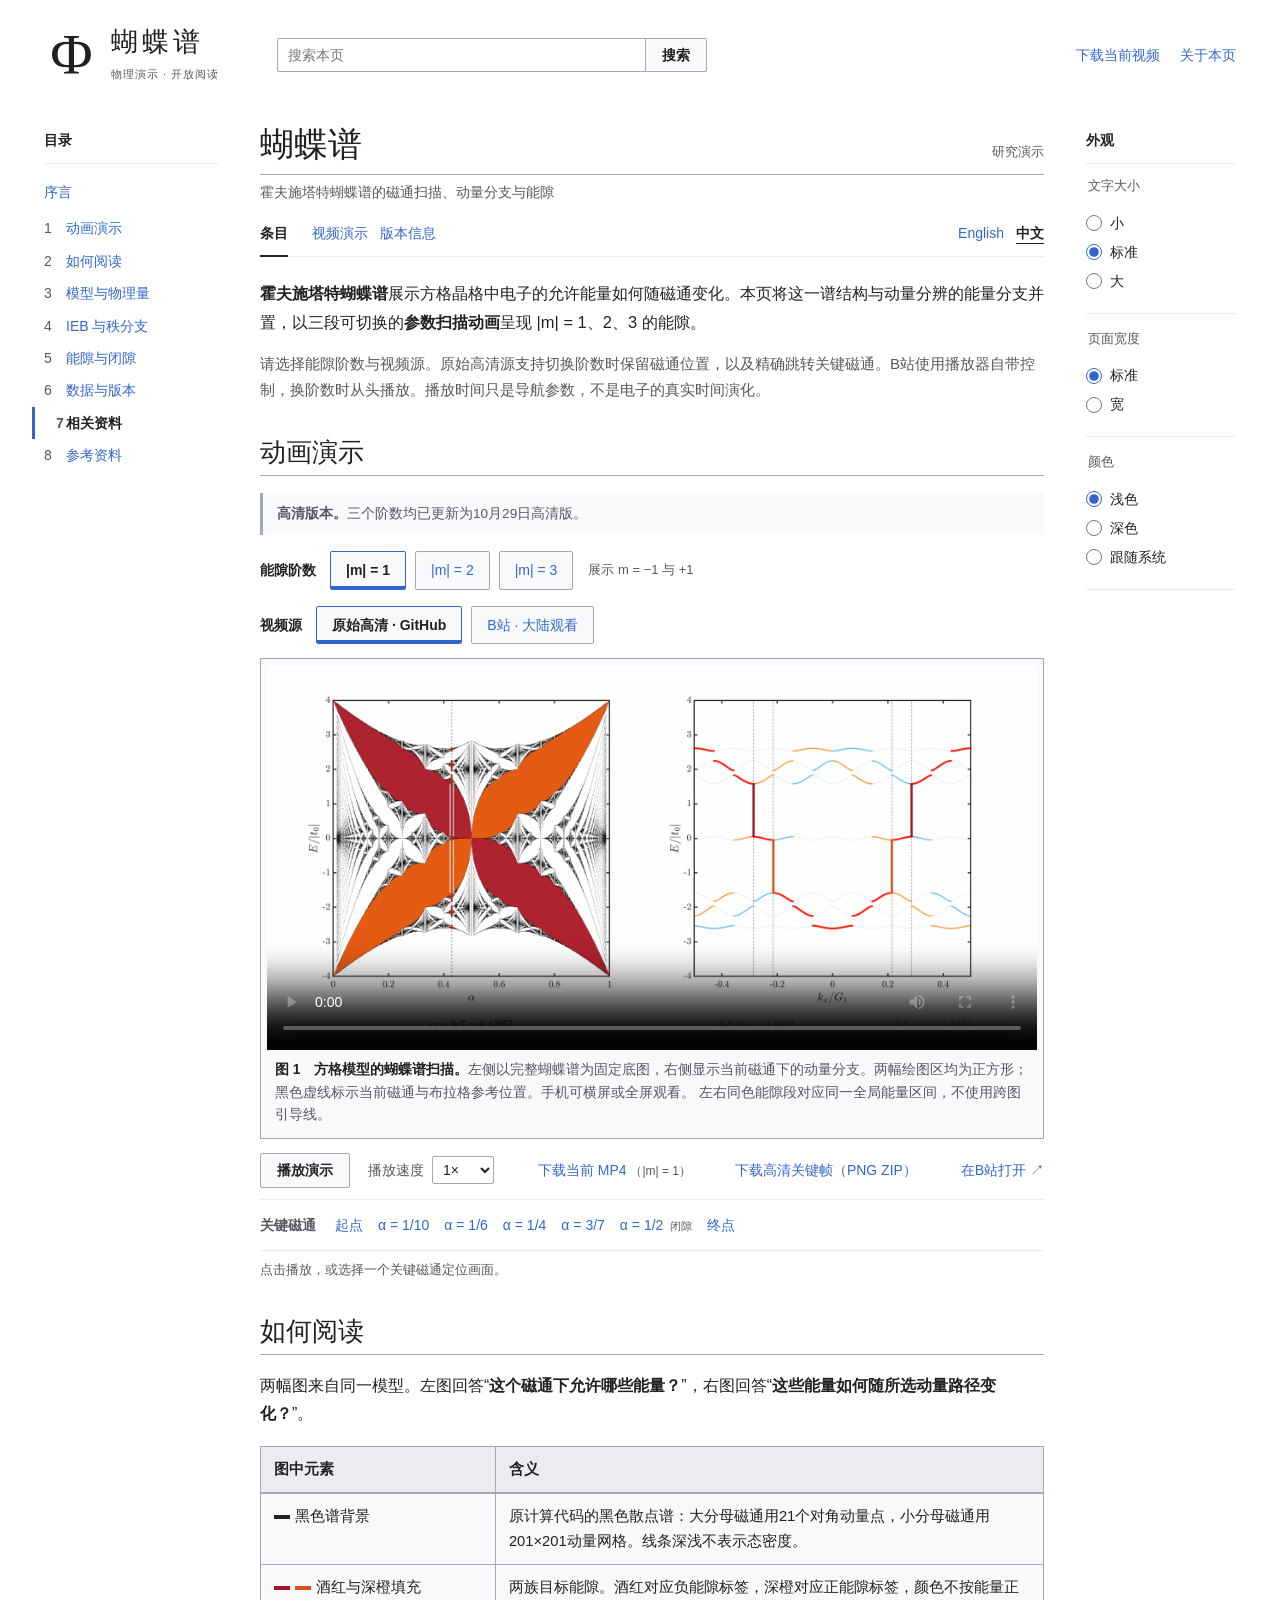
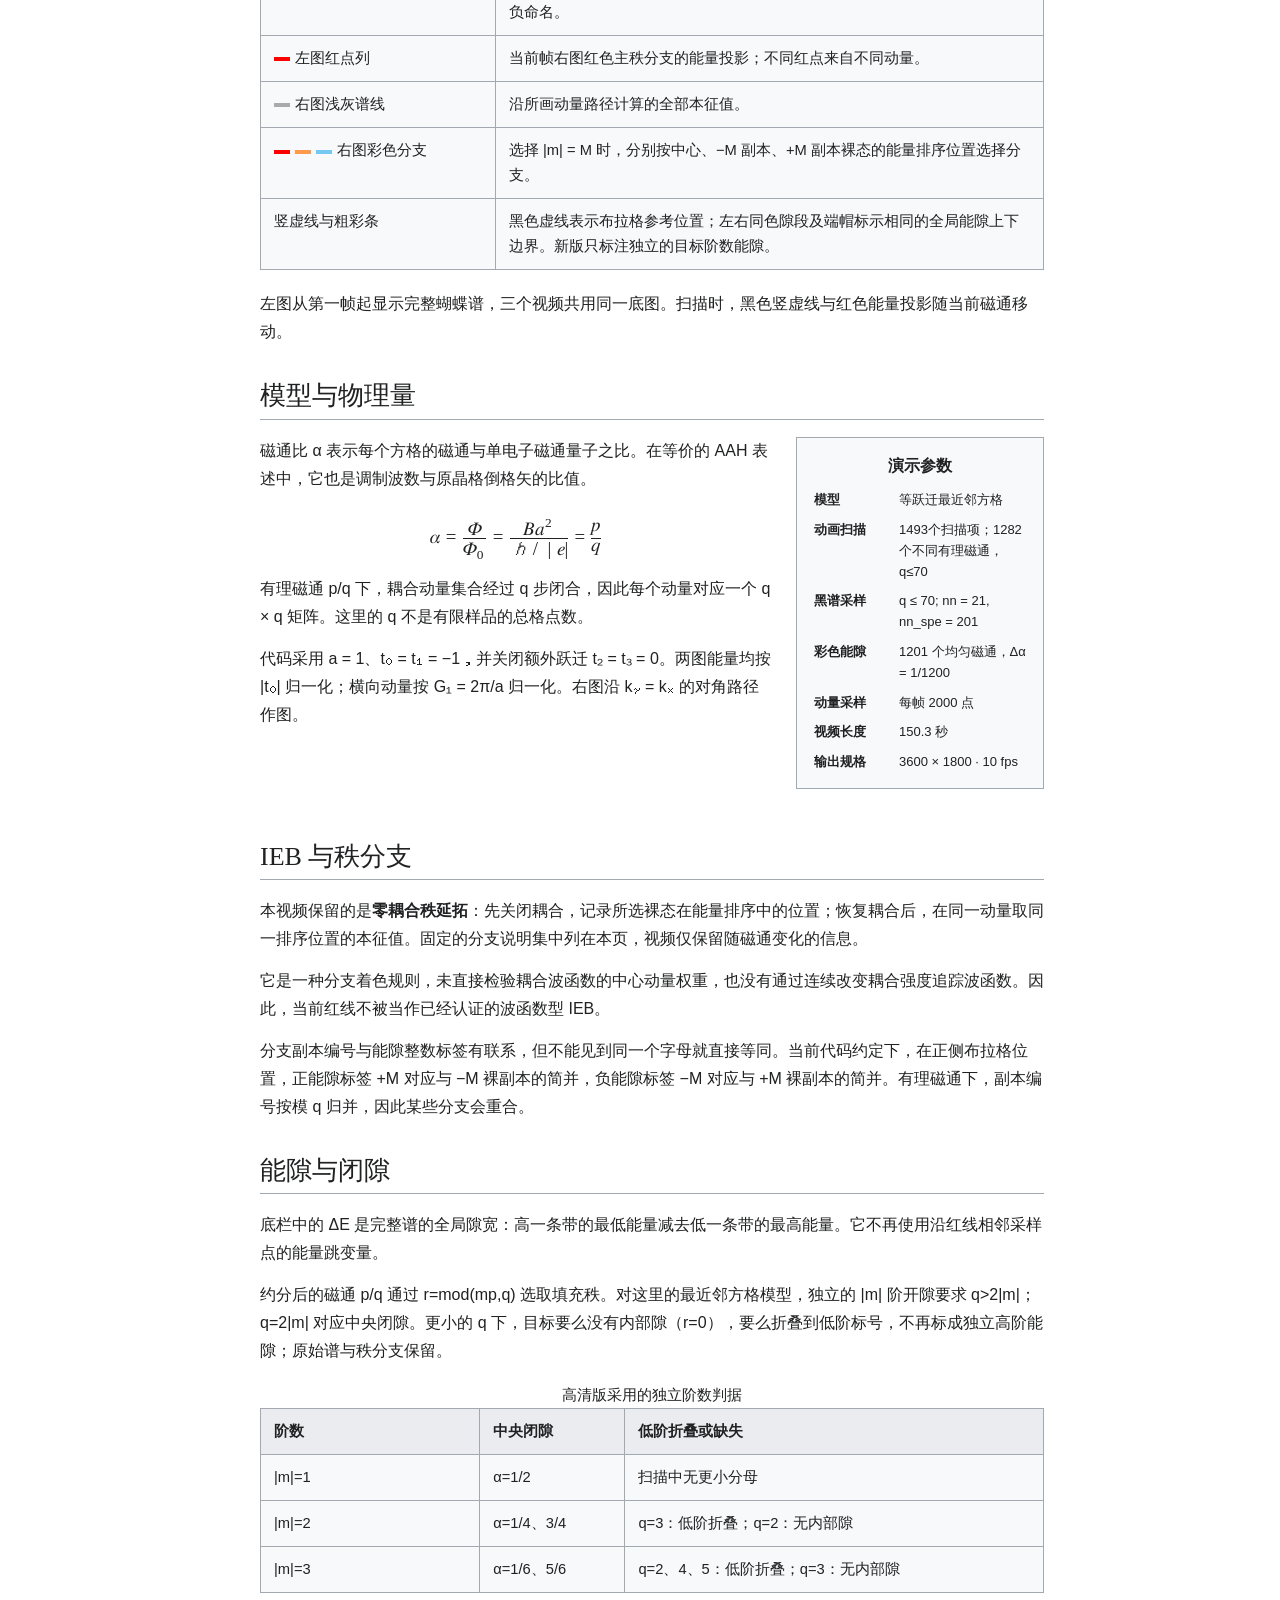
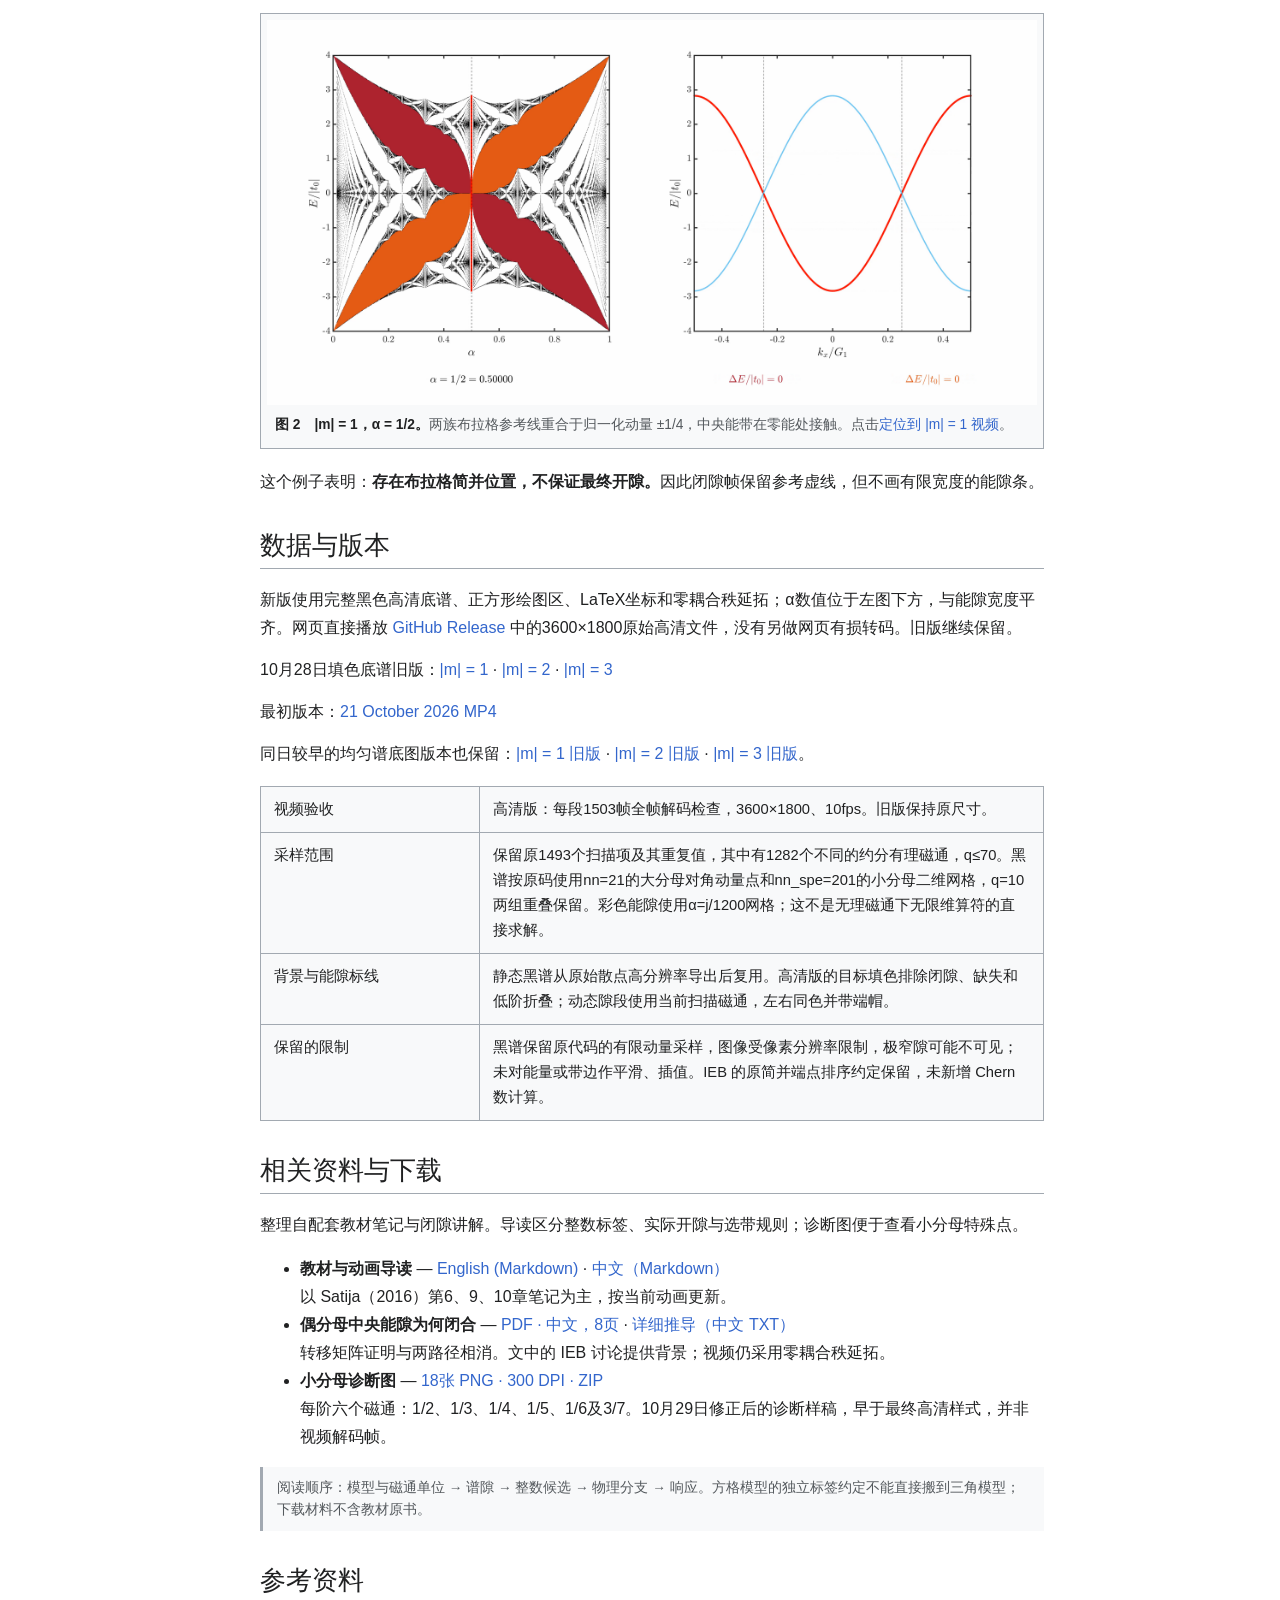
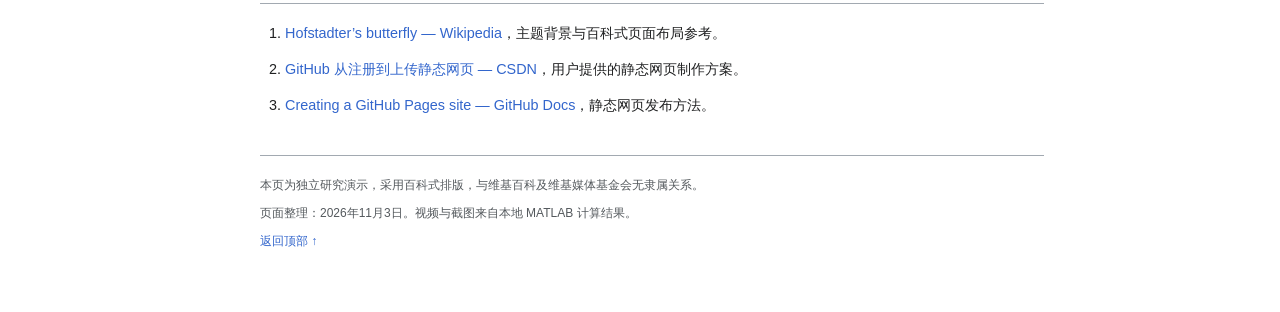
==== commit 3a1f8282: "Add Bilibili mirrors with bilingual video-source switching" ====
--- a/zh.html
+++ b/zh.html
@@ -8,8 +8,8 @@
 <meta content="light dark" name="color-scheme"/>
 <title>蝴蝶谱 · 磁通扫描演示</title>
 <link href="assets/favicon.svg" rel="icon" type="image/svg+xml"/>
-<link href="style.css?v=20261102-resources" rel="stylesheet"/>
-<script defer="" src="app.js?v=20261102-resources"></script>
+<link href="style.css?v=20261103-bilibili" rel="stylesheet"/>
+<script defer="" src="app.js?v=20261103-bilibili"></script>
 <link href="index.html" hreflang="en" rel="alternate"/><link href="zh.html" hreflang="zh-CN" rel="alternate"/></head>
 <body>
 <a class="skip-link" href="#content">跳到正文</a>
@@ -44,28 +44,31 @@
 <p class="subtitle">霍夫施塔特蝴蝶谱的磁通扫描、动量分支与能隙</p>
 <div class="article-tabs"><nav aria-label="内容视图"><a class="selected" href="#top">条目</a><a href="#demonstration">视频演示</a></nav><a href="#provenance">版本信息</a><nav aria-label="Language / 语言" class="language-switch"><a data-language="en" href="index.html" hreflang="en" lang="en">English</a><a aria-current="page" data-language="zh" href="zh.html" hreflang="zh-CN" lang="zh-CN">中文</a></nav></div>
 <p class="lead"><strong>霍夫施塔特蝴蝶谱</strong>展示方格晶格中电子的允许能量如何随磁通变化。本页将这一谱结构与动量分辨的能量分支并置，以三段可切换的<strong>参数扫描动画</strong>呈现 |m| = 1、2、3 的能隙。</p>
-<p class="intro-note">选择能隙阶数，或点击下方关键磁通。切换阶数会保留播放位置，便于比较同一磁通。视频中的播放时间仅用于浏览，不代表电子的真实演化时间。</p>
+<p class="intro-note">请选择能隙阶数与视频源。原始高清源支持切换阶数时保留磁通位置，以及精确跳转关键磁通。B站使用播放器自带控制，换阶数时从头播放。播放时间只是导航参数，不是电子的真实时间演化。</p>
 <section aria-labelledby="demonstration-heading" data-search="动画 演示 视频 播放 磁通 扫描" id="demonstration">
 <h2 id="demonstration-heading" tabindex="-1">动画演示</h2>
 <p class="version-note" id="video-version-note"><strong>高清版本。</strong>三个阶数均已更新为10月29日高清版。</p><div aria-label="选择能隙阶数" class="order-switcher" role="group">
 <span class="order-label">能隙阶数</span>
-<button aria-pressed="true" data-format="3600 × 1800 · 10 fps" data-keyframes="assets/butterfly-hd-keyframes-1-20261029.zip" data-order="1" data-poster="assets/butterfly-hd-order-1-20261029.png" data-time-offset="1" data-video="https://github.com/Decimator0715/butterfly-spectrum/releases/download/hd-20261029/butterfly-hd-order-1-20261029.mp4" type="button">|m| = 1</button>
-<button aria-pressed="false" data-format="3600 × 1800 · 10 fps" data-keyframes="assets/butterfly-hd-keyframes-2-20261029.zip" data-order="2" data-poster="assets/butterfly-hd-order-2-20261029.png" data-time-offset="1" data-video="https://github.com/Decimator0715/butterfly-spectrum/releases/download/hd-20261029/butterfly-hd-order-2-20261029.mp4" type="button">|m| = 2</button>
-<button aria-pressed="false" data-format="3600 × 1800 · 10 fps" data-keyframes="assets/butterfly-hd-keyframes-3-20261029.zip" data-order="3" data-poster="assets/butterfly-hd-order-3-20261029.png" data-time-offset="1" data-video="https://github.com/Decimator0715/butterfly-spectrum/releases/download/hd-20261029/butterfly-hd-order-3-20261029.mp4" type="button">|m| = 3</button>
+<button aria-pressed="true" data-bvid="BV1vL4M6EEs1" data-format="3600 × 1800 · 10 fps" data-keyframes="assets/butterfly-hd-keyframes-1-20261029.zip" data-order="1" data-poster="assets/butterfly-hd-order-1-20261029.png" data-time-offset="1" data-video="https://github.com/Decimator0715/butterfly-spectrum/releases/download/hd-20261029/butterfly-hd-order-1-20261029.mp4" type="button">|m| = 1</button>
+<button aria-pressed="false" data-bvid="BV12a4M6qE1A" data-format="3600 × 1800 · 10 fps" data-keyframes="assets/butterfly-hd-keyframes-2-20261029.zip" data-order="2" data-poster="assets/butterfly-hd-order-2-20261029.png" data-time-offset="1" data-video="https://github.com/Decimator0715/butterfly-spectrum/releases/download/hd-20261029/butterfly-hd-order-2-20261029.mp4" type="button">|m| = 2</button>
+<button aria-pressed="false" data-bvid="BV14a4M6qEnJ" data-format="3600 × 1800 · 10 fps" data-keyframes="assets/butterfly-hd-keyframes-3-20261029.zip" data-order="3" data-poster="assets/butterfly-hd-order-3-20261029.png" data-time-offset="1" data-video="https://github.com/Decimator0715/butterfly-spectrum/releases/download/hd-20261029/butterfly-hd-order-3-20261029.mp4" type="button">|m| = 3</button>
 <span id="order-description">展示 m = −1 与 +1</span>
 </div>
-<figure class="video-figure">
+<div aria-label="视频源" class="order-switcher" id="source-switcher" role="group">
+<span class="order-label">视频源</span>
+<button aria-pressed="true" data-source="github" type="button">原始高清 · GitHub</button>
+<button aria-pressed="false" data-source="bilibili" type="button">B站 · 大陆观看</button></div><figure class="video-figure">
 <video aria-describedby="video-caption" controls="" id="butterfly-video" playsinline="" poster="assets/butterfly-hd-order-1-20261029.png" preload="metadata">
 <source src="https://github.com/Decimator0715/butterfly-spectrum/releases/download/hd-20261029/butterfly-hd-order-1-20261029.mp4" type="video/mp4"/>
             你的浏览器无法播放嵌入视频，可使用下方链接下载 MP4。
-          </video>
+          </video><iframe allow="fullscreen; picture-in-picture" allowfullscreen="" hidden="" id="bilibili-player" title="B站蝴蝶谱视频"></iframe>
 <figcaption id="video-caption"><strong>图 1　方格模型的蝴蝶谱扫描。</strong>左侧以完整蝴蝶谱为固定底图，右侧显示当前磁通下的动量分支。两幅绘图区均为正方形；黑色虚线标示当前磁通与布拉格参考位置。手机可横屏或全屏观看。 左右同色能隙段对应同一全局能量区间，不使用跨图引导线。</figcaption>
 </figure>
 <div class="player-toolbar">
 <button class="wiki-button" id="play-toggle" type="button">播放演示</button>
 <label class="rate-label">播放速度 <select aria-label="播放速度" id="playback-rate"><option value="0.5">0.5×</option><option selected="" value="1">1×</option><option value="1.5">1.5×</option><option value="2">2×</option></select></label>
 <a class="download-link current-video-download" download="" href="https://github.com/Decimator0715/butterfly-spectrum/releases/download/hd-20261029/butterfly-hd-order-1-20261029.mp4">下载当前 MP4 <span id="download-order">（|m| = 1）</span></a>
-<a class="download-link" download="" href="assets/butterfly-hd-keyframes-1-20261029.zip" id="keyframe-download">下载高清关键帧（PNG ZIP）</a></div>
+<a class="download-link" download="" href="assets/butterfly-hd-keyframes-1-20261029.zip" id="keyframe-download">下载高清关键帧（PNG ZIP）</a><a class="download-link" href="https://www.bilibili.com/video/BV1vL4M6EEs1/" id="bilibili-open" rel="noopener noreferrer" target="_blank">在B站打开 ↗</a></div>
 <div aria-label="关键磁通跳转" class="chapter-navigation">
 <span class="chapter-label">关键磁通</span>
 <button data-base-time="0.15" data-label="起点：α = 1/70" data-time="0.15" type="button">起点</button>
@@ -76,7 +79,7 @@
 <button data-base-time="74.75" data-label="α = 1/2" data-time="75.75" type="button">α = 1/2 <small id="half-flux-state">闭隙</small></button>
 <button data-base-time="149.35" data-label="终点：α = 69/70" data-time="150.35" type="button">终点</button>
 </div>
-<p aria-live="polite" class="player-status" id="player-status" role="status">点击播放，或选择一个关键磁通定位画面。</p>
+<p aria-live="polite" class="player-status" id="player-status" role="status">点击播放，或选择一个关键磁通定位画面。</p><noscript id="bilibili-noscript"><p>Bilibili: <a href="https://www.bilibili.com/video/BV1vL4M6EEs1/">|m| = 1</a> · <a href="https://www.bilibili.com/video/BV12a4M6qE1A/">|m| = 2</a> · <a href="https://www.bilibili.com/video/BV14a4M6qEnJ/">|m| = 3</a></p></noscript>
 <noscript><p>JavaScript 未启用。可播放默认视频，或下载 <a href="https://github.com/Decimator0715/butterfly-spectrum/releases/download/hd-20261029/butterfly-hd-order-1-20261029.mp4">|m| = 1</a>、<a href="https://github.com/Decimator0715/butterfly-spectrum/releases/download/hd-20261029/butterfly-hd-order-2-20261029.mp4">|m| = 2</a>、<a href="https://github.com/Decimator0715/butterfly-spectrum/releases/download/hd-20261029/butterfly-hd-order-3-20261029.mp4">|m| = 3</a>。</p></noscript>
 </section>
 <section aria-labelledby="reading-heading" data-search="如何阅读 左图 右图 颜色 红色 图例 黑色 竖线" id="reading">
@@ -131,7 +134,7 @@
 <h2 id="references-heading" tabindex="-1">参考资料</h2>
 <ol class="references"><li><a href="https://en.wikipedia.org/wiki/Hofstadter%27s_butterfly" rel="noopener noreferrer" target="_blank">Hofstadter’s butterfly — Wikipedia</a>，主题背景与百科式页面布局参考。</li><li><a href="https://blog.csdn.net/qq_52793095/article/details/134743440" rel="noopener noreferrer" target="_blank">GitHub 从注册到上传静态网页 — CSDN</a>，用户提供的静态网页制作方案。</li><li><a href="https://docs.github.com/en/pages/getting-started-with-github-pages/creating-a-github-pages-site" rel="noopener noreferrer" target="_blank">Creating a GitHub Pages site — GitHub Docs</a>，静态网页发布方法。</li></ol>
 </section>
-<footer class="article-footer" id="about"><p>本页为独立研究演示，采用百科式排版，与维基百科及维基媒体基金会无隶属关系。</p><p>页面整理：<time datetime="2026-11-02">2026年11月2日</time>。视频与截图来自本地 MATLAB 计算结果。</p><a href="#top">返回顶部 ↑</a></footer>
+<footer class="article-footer" id="about"><p>本页为独立研究演示，采用百科式排版，与维基百科及维基媒体基金会无隶属关系。</p><p>页面整理：<time datetime="2026-11-03">2026年11月3日</time>。视频与截图来自本地 MATLAB 计算结果。</p><a href="#top">返回顶部 ↑</a></footer>
 </main>
 <aside aria-label="外观设置" class="appearance" id="appearance">
 <div class="sidebar-title">外观</div>
--- a/style.css
+++ b/style.css
@@ -24,6 +24,8 @@
 .order-switcher{display:flex;align-items:center;flex-wrap:wrap;gap:9px;padding:2px 0 14px;font-size:14px}.order-label{font-weight:600;margin-right:5px}.order-switcher button{border:1px solid var(--border);background:var(--surface);color:var(--link);border-radius:2px;padding:6px 15px;min-height:36px}.order-switcher button:hover{background:var(--subtle)}.order-switcher button[aria-pressed=true]{border-color:var(--active);color:var(--text);box-shadow:inset 0 -3px var(--active);font-weight:650}#order-description{font-size:13px;color:var(--muted);margin-left:6px}@media(max-width:500px){.order-switcher{gap:8px}.order-label{width:100%}#order-description{width:100%;margin-left:0}}
 
 /* English-default bilingual edition; retain the encyclopedia layout. */
+#bilibili-player{display:block;width:100%;aspect-ratio:2/1;border:0;background:#000}
+[hidden]{display:none!important}
 html[lang=en] .wordmark strong{font-size:23px;letter-spacing:0}
 html[lang=en] .wordmark small{letter-spacing:0;font-size:10px}
 html[lang=en] .site-header{gap:22px}
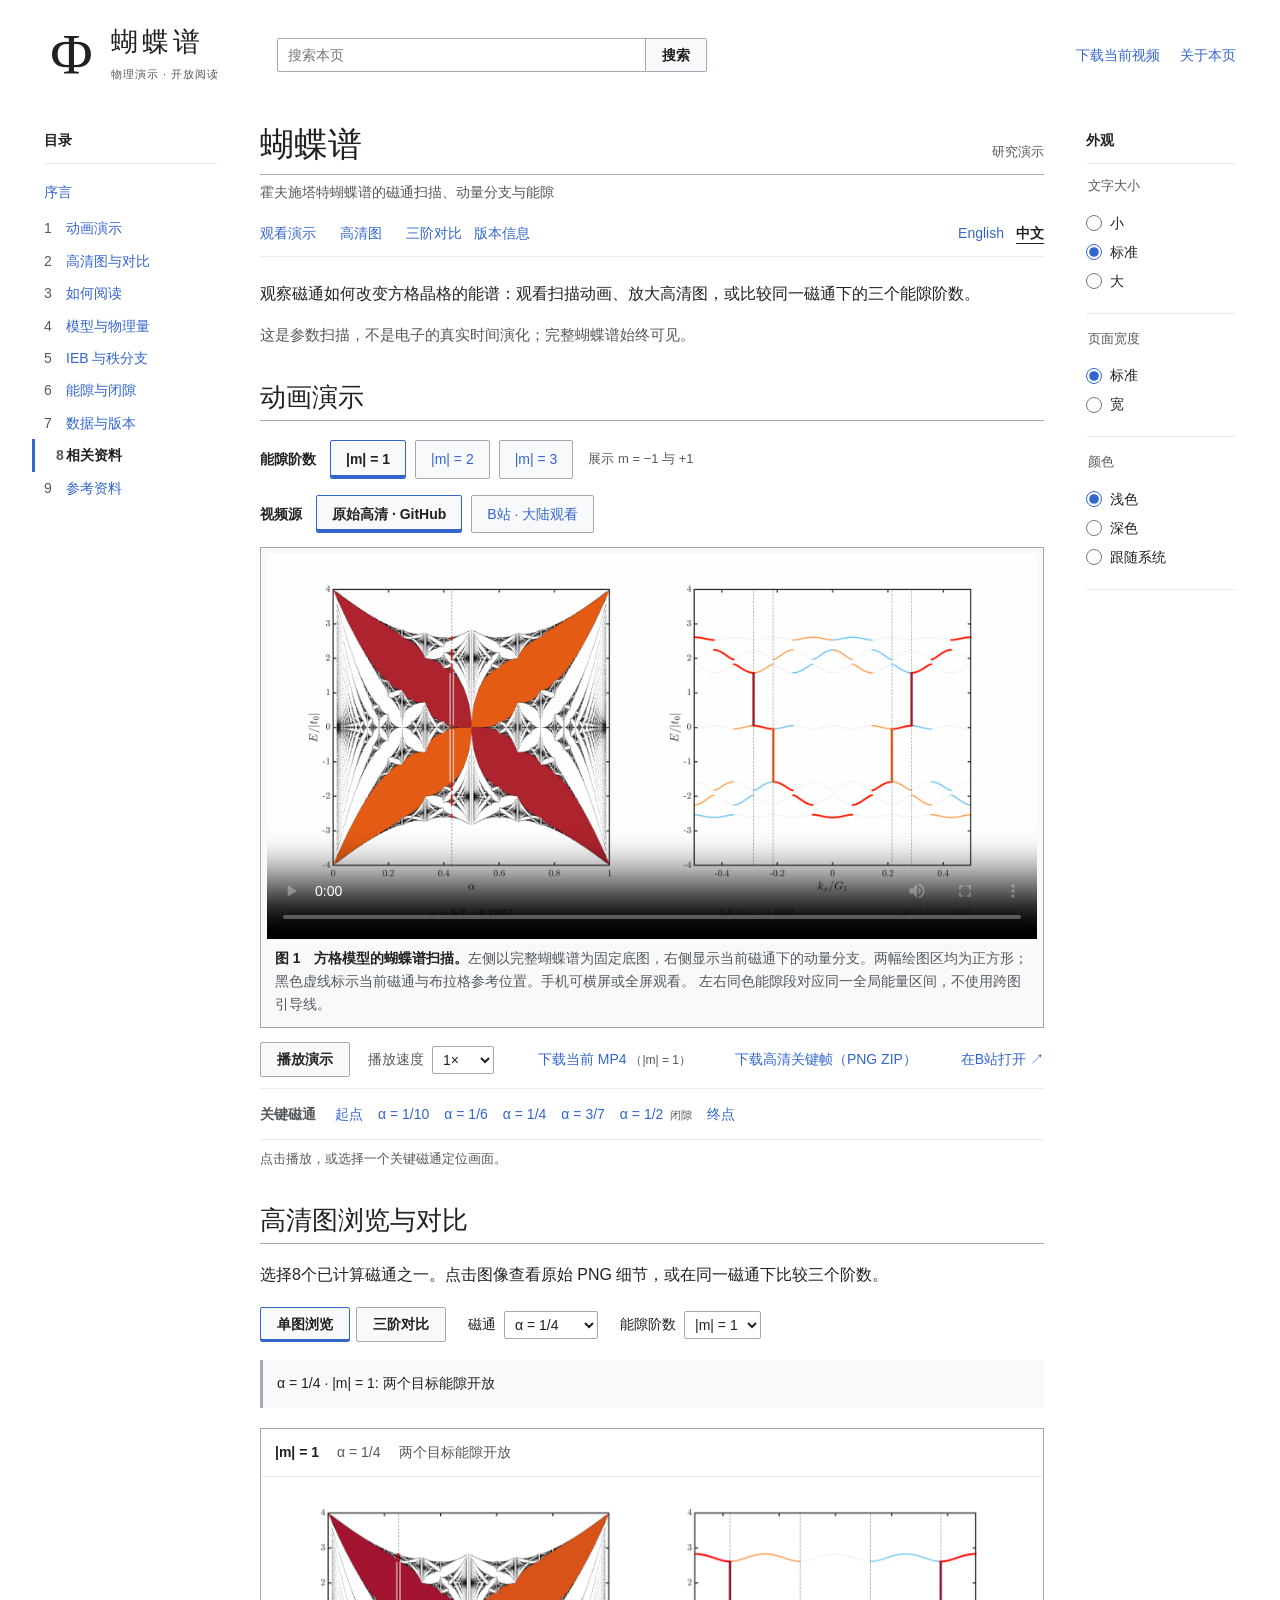
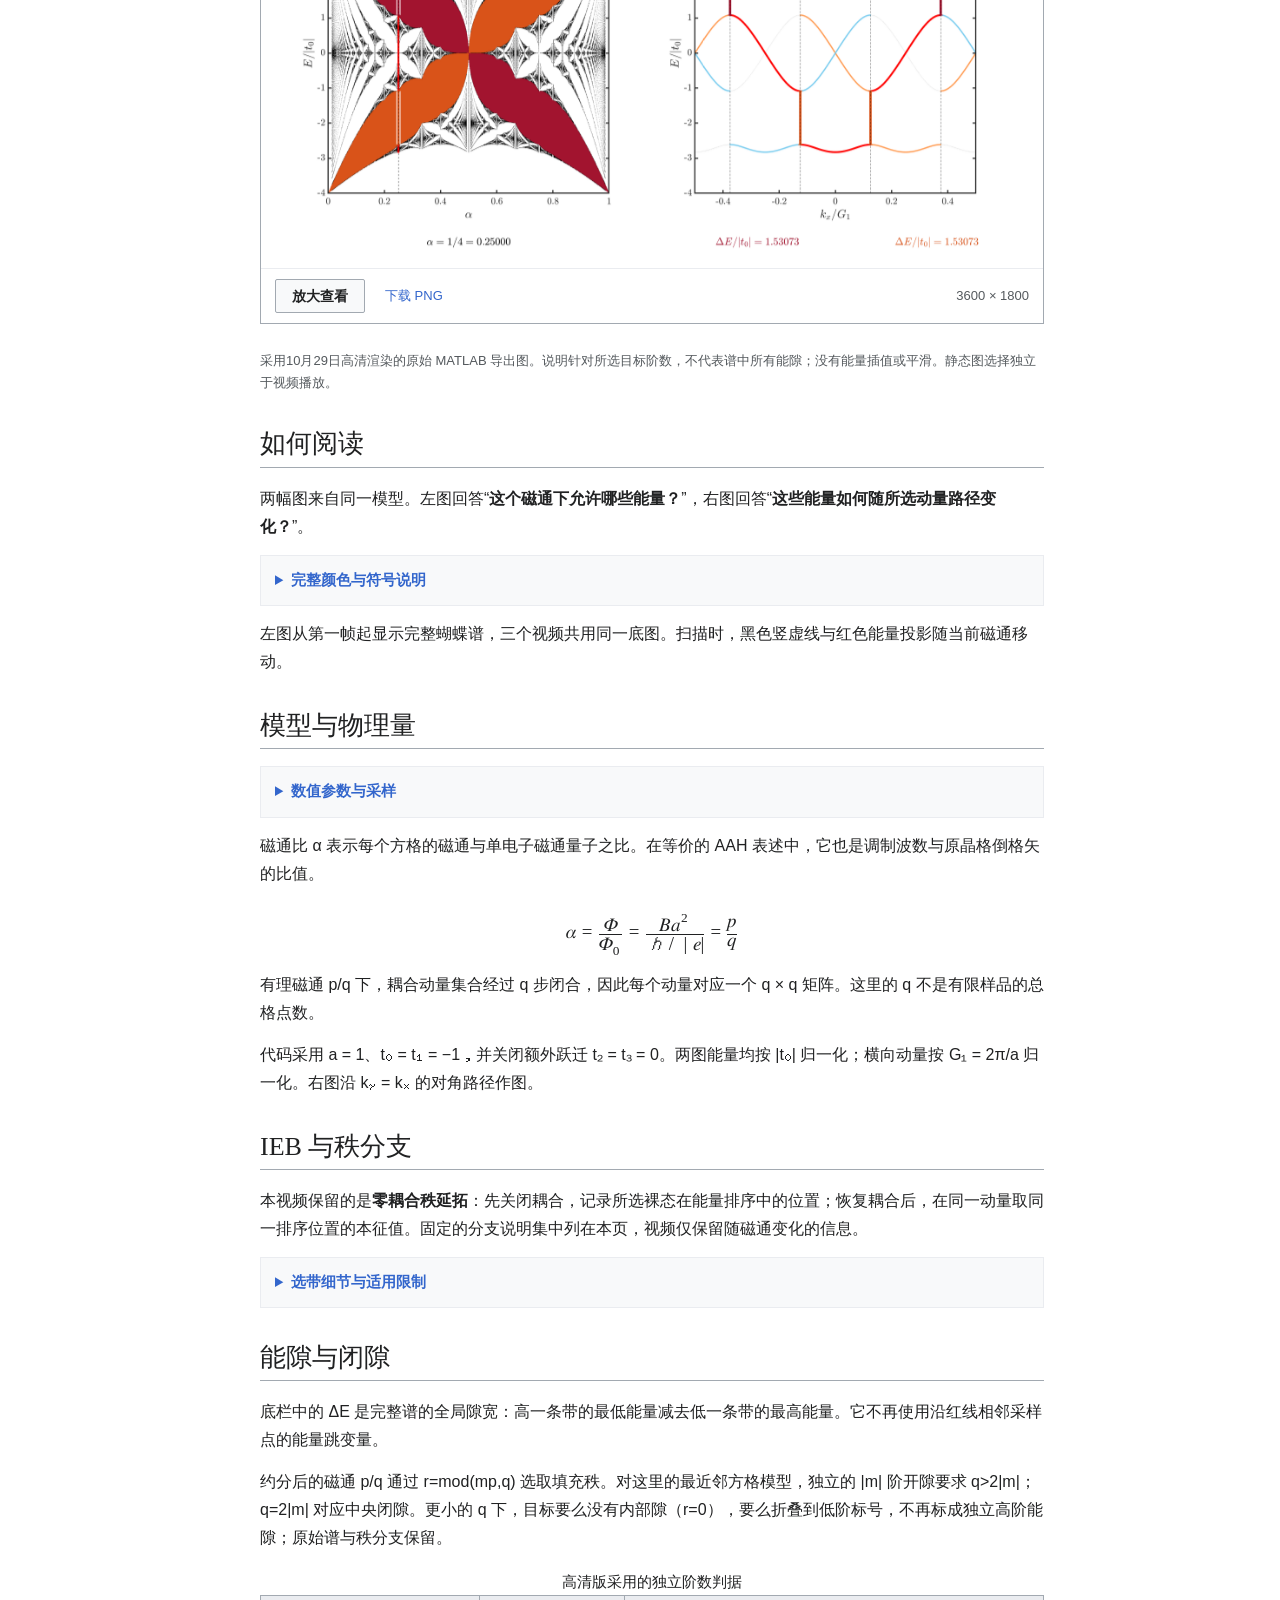
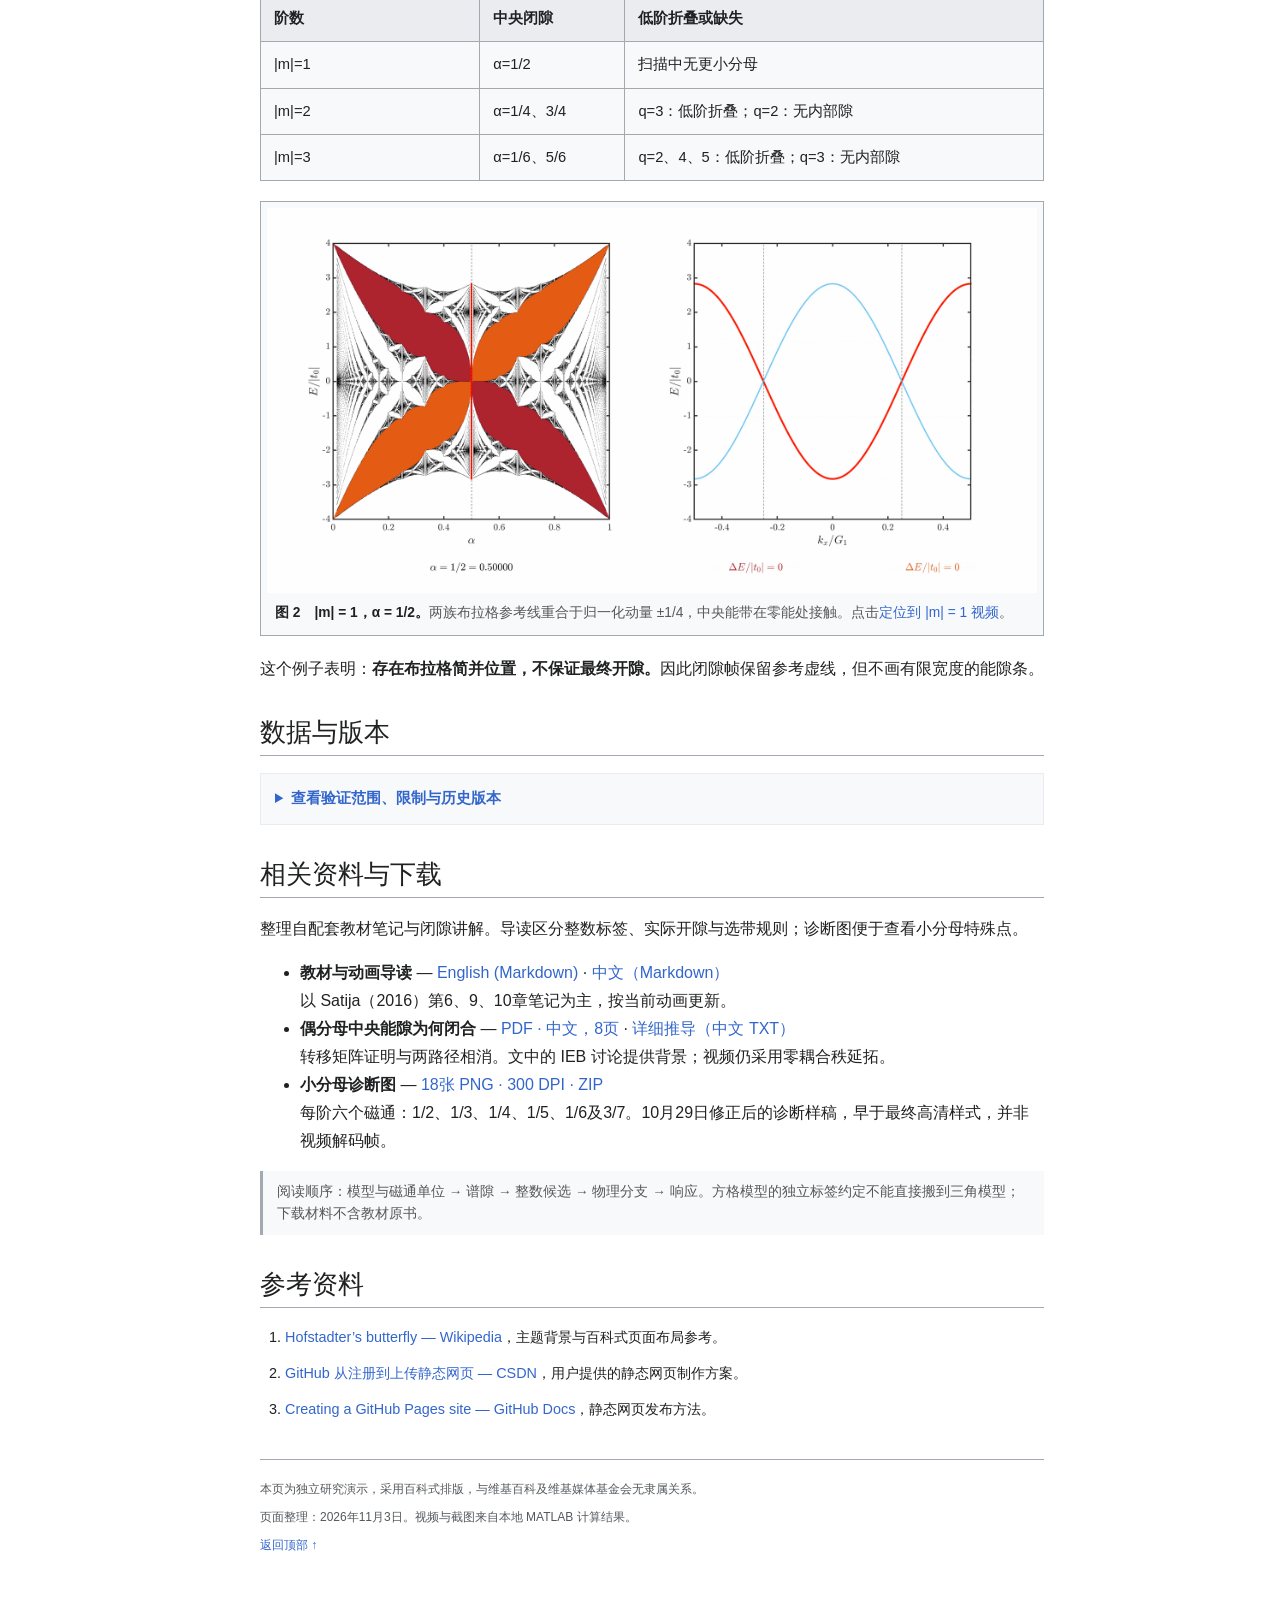
==== commit 80219130: "Add original HD figure explorer and same-flux gap-order comparison" ====
--- a/zh.html
+++ b/zh.html
@@ -8,9 +8,9 @@
 <meta content="light dark" name="color-scheme"/>
 <title>蝴蝶谱 · 磁通扫描演示</title>
 <link href="assets/favicon.svg" rel="icon" type="image/svg+xml"/>
-<link href="style.css?v=20261103-bilibili" rel="stylesheet"/>
-<script defer="" src="app.js?v=20261103-bilibili"></script>
-<link href="index.html" hreflang="en" rel="alternate"/><link href="zh.html" hreflang="zh-CN" rel="alternate"/></head>
+<link href="style.css?v=20261103-explorer" rel="stylesheet"/>
+<script defer="" src="app.js?v=20261103-explorer"></script>
+<link href="index.html" hreflang="en" rel="alternate"/><link href="zh.html" hreflang="zh-CN" rel="alternate"/><link href="explorer.css?v=20261103-explorer" rel="stylesheet"/><script defer="" src="explorer.js?v=20261103-explorer"></script></head>
 <body>
 <a class="skip-link" href="#content">跳到正文</a>
 <header class="site-header">
@@ -31,7 +31,7 @@
 <a class="toc-top" href="#top">序言</a>
 <ol>
 <li><a href="#demonstration">动画演示</a></li>
-<li><a href="#reading">如何阅读</a></li>
+<li id="explore-toc"><a href="#explore">高清图与对比</a></li><li><a href="#reading">如何阅读</a></li>
 <li><a href="#model">模型与物理量</a></li>
 <li><a href="#ieb">IEB 与秩分支</a></li>
 <li><a href="#gaps">能隙与闭隙</a></li>
@@ -42,12 +42,12 @@
 <main id="content">
 <div class="article-heading"><h1>蝴蝶谱</h1><span class="article-kind">研究演示</span></div>
 <p class="subtitle">霍夫施塔特蝴蝶谱的磁通扫描、动量分支与能隙</p>
-<div class="article-tabs"><nav aria-label="内容视图"><a class="selected" href="#top">条目</a><a href="#demonstration">视频演示</a></nav><a href="#provenance">版本信息</a><nav aria-label="Language / 语言" class="language-switch"><a data-language="en" href="index.html" hreflang="en" lang="en">English</a><a aria-current="page" data-language="zh" href="zh.html" hreflang="zh-CN" lang="zh-CN">中文</a></nav></div>
-<p class="lead"><strong>霍夫施塔特蝴蝶谱</strong>展示方格晶格中电子的允许能量如何随磁通变化。本页将这一谱结构与动量分辨的能量分支并置，以三段可切换的<strong>参数扫描动画</strong>呈现 |m| = 1、2、3 的能隙。</p>
-<p class="intro-note">请选择能隙阶数与视频源。原始高清源支持切换阶数时保留磁通位置，以及精确跳转关键磁通。B站使用播放器自带控制，换阶数时从头播放。播放时间只是导航参数，不是电子的真实时间演化。</p>
+<div class="article-tabs"><nav aria-label="内容视图"><a href="#demonstration">观看演示</a><a href="#explore">高清图</a><a data-open-compare="" href="#explore">三阶对比</a></nav><a href="#provenance">版本信息</a><nav aria-label="Language / 语言" class="language-switch"><a data-language="en" href="index.html" hreflang="en" lang="en">English</a><a aria-current="page" data-language="zh" href="zh.html" hreflang="zh-CN" lang="zh-CN">中文</a></nav></div>
+<p class="lead">观察磁通如何改变方格晶格的能谱：观看扫描动画、放大高清图，或比较同一磁通下的三个能隙阶数。</p>
+<p class="intro-note">这是参数扫描，不是电子的真实时间演化；完整蝴蝶谱始终可见。</p>
 <section aria-labelledby="demonstration-heading" data-search="动画 演示 视频 播放 磁通 扫描" id="demonstration">
 <h2 id="demonstration-heading" tabindex="-1">动画演示</h2>
-<p class="version-note" id="video-version-note"><strong>高清版本。</strong>三个阶数均已更新为10月29日高清版。</p><div aria-label="选择能隙阶数" class="order-switcher" role="group">
+<div aria-label="选择能隙阶数" class="order-switcher" role="group">
 <span class="order-label">能隙阶数</span>
 <button aria-pressed="true" data-bvid="BV1vL4M6EEs1" data-format="3600 × 1800 · 10 fps" data-keyframes="assets/butterfly-hd-keyframes-1-20261029.zip" data-order="1" data-poster="assets/butterfly-hd-order-1-20261029.png" data-time-offset="1" data-video="https://github.com/Decimator0715/butterfly-spectrum/releases/download/hd-20261029/butterfly-hd-order-1-20261029.mp4" type="button">|m| = 1</button>
 <button aria-pressed="false" data-bvid="BV12a4M6qE1A" data-format="3600 × 1800 · 10 fps" data-keyframes="assets/butterfly-hd-keyframes-2-20261029.zip" data-order="2" data-poster="assets/butterfly-hd-order-2-20261029.png" data-time-offset="1" data-video="https://github.com/Decimator0715/butterfly-spectrum/releases/download/hd-20261029/butterfly-hd-order-2-20261029.mp4" type="button">|m| = 2</button>
@@ -81,23 +81,39 @@
 </div>
 <p aria-live="polite" class="player-status" id="player-status" role="status">点击播放，或选择一个关键磁通定位画面。</p><noscript id="bilibili-noscript"><p>Bilibili: <a href="https://www.bilibili.com/video/BV1vL4M6EEs1/">|m| = 1</a> · <a href="https://www.bilibili.com/video/BV12a4M6qE1A/">|m| = 2</a> · <a href="https://www.bilibili.com/video/BV14a4M6qEnJ/">|m| = 3</a></p></noscript>
 <noscript><p>JavaScript 未启用。可播放默认视频，或下载 <a href="https://github.com/Decimator0715/butterfly-spectrum/releases/download/hd-20261029/butterfly-hd-order-1-20261029.mp4">|m| = 1</a>、<a href="https://github.com/Decimator0715/butterfly-spectrum/releases/download/hd-20261029/butterfly-hd-order-2-20261029.mp4">|m| = 2</a>、<a href="https://github.com/Decimator0715/butterfly-spectrum/releases/download/hd-20261029/butterfly-hd-order-3-20261029.mp4">|m| = 3</a>。</p></noscript>
-</section>
+</section><section aria-labelledby="explore-heading" data-search="HD image figures compare flux zoom 高清 图片 放大 对比" id="explore">
+<h2 id="explore-heading" tabindex="-1">高清图浏览与对比</h2>
+<p>选择8个已计算磁通之一。点击图像查看原始 PNG 细节，或在同一磁通下比较三个阶数。</p>
+<div class="image-controls"><div aria-label="图像视图" class="image-mode" role="group"><button aria-pressed="true" class="wiki-button" data-image-mode="single" type="button">单图浏览</button><button aria-pressed="false" class="wiki-button" data-image-mode="compare" type="button">三阶对比</button></div>
+<label> 磁通 <select id="image-flux"><option value="1/70">α = 1/70</option><option value="1/10">α = 1/10</option><option value="1/6">α = 1/6</option><option selected="" value="1/4">α = 1/4</option><option value="1/3">α = 1/3</option><option value="3/7">α = 3/7</option><option value="1/2">α = 1/2</option><option value="69/70">α = 69/70</option></select></label><label id="image-order-label">能隙阶数 <select id="image-order"><option value="1">|m| = 1</option><option value="2">|m| = 2</option><option value="3">|m| = 3</option></select></label></div>
+<p aria-live="polite" class="comparison-note" id="comparison-note" role="status">α = 1/4 · |m|=1：两个目标能隙开放。</p>
+<div class="keyframe-list"><figure class="keyframe-card" data-image-order="1">
+<figcaption><strong>|m| = 1</strong> <span class="keyframe-flux">α = 1/4</span> <span class="keyframe-status">两个目标能隙开放</span></figcaption>
+<a aria-label="放大图像 |m| = 1, α = 1/4" class="image-open" href="assets/keyframes/m1-alpha-1-4.png"><img alt="|m| = 1, α = 1/4; 两个目标能隙开放" height="1800" loading="lazy" src="assets/keyframes/m1-alpha-1-4.png" width="3600"/></a>
+<div class="image-actions"><button class="wiki-button enlarge-image" type="button">放大查看</button><a class="single-image-download" download="" href="assets/keyframes/m1-alpha-1-4.png">下载 PNG</a><span>3600 × 1800</span></div></figure><figure class="keyframe-card" data-image-order="2" hidden="">
+<figcaption><strong>|m| = 2</strong> <span class="keyframe-flux">α = 1/4</span> <span class="keyframe-status">中央能隙闭合</span></figcaption>
+<a aria-label="放大图像 |m| = 2, α = 1/4" class="image-open" href="assets/keyframes/m2-alpha-1-4.png"><img alt="|m| = 2, α = 1/4; 中央能隙闭合" height="1800" loading="lazy" width="3600"/></a>
+<div class="image-actions"><button class="wiki-button enlarge-image" type="button">放大查看</button><a class="single-image-download" download="" href="assets/keyframes/m2-alpha-1-4.png">下载 PNG</a><span>3600 × 1800</span></div></figure><figure class="keyframe-card" data-image-order="3" hidden="">
+<figcaption><strong>|m| = 3</strong> <span class="keyframe-flux">α = 1/4</span> <span class="keyframe-status">折叠为低阶标签</span></figcaption>
+<a aria-label="放大图像 |m| = 3, α = 1/4" class="image-open" href="assets/keyframes/m3-alpha-1-4.png"><img alt="|m| = 3, α = 1/4; 折叠为低阶标签" height="1800" loading="lazy" width="3600"/></a>
+<div class="image-actions"><button class="wiki-button enlarge-image" type="button">放大查看</button><a class="single-image-download" download="" href="assets/keyframes/m3-alpha-1-4.png">下载 PNG</a><span>3600 × 1800</span></div></figure></div><p class="image-provenance">采用10月29日高清渲染的原始 MATLAB 导出图。说明针对所选目标阶数，不代表谱中所有能隙；没有能量插值或平滑。静态图选择独立于视频播放。</p>
+<noscript><p>启用 JavaScript 可选择其他磁通并对比阶数；当前 PNG 仍可直接打开和下载。</p></noscript></section>
 <section aria-labelledby="reading-heading" data-search="如何阅读 左图 右图 颜色 红色 图例 黑色 竖线" id="reading">
 <h2 id="reading-heading" tabindex="-1">如何阅读</h2>
 <p>两幅图来自同一模型。左图回答“<strong>这个磁通下允许哪些能量？</strong>”，右图回答“<strong>这些能量如何随所选动量路径变化？</strong>”。</p>
-<table class="wikitable legend-table"><caption class="sr-only">图中元素与物理含义对照</caption><thead><tr><th scope="col">图中元素</th><th scope="col">含义</th></tr></thead><tbody>
+<details class="technical-disclosure legend-details"><summary>完整颜色与符号说明</summary><table class="wikitable legend-table"><caption class="sr-only">图中元素与物理含义对照</caption><thead><tr><th scope="col">图中元素</th><th scope="col">含义</th></tr></thead><tbody>
 <tr><th scope="row"><span class="swatch black"></span>黑色谱背景</th><td>原计算代码的黑色散点谱：大分母磁通用21个对角动量点，小分母磁通用201×201动量网格。线条深浅不表示态密度。</td></tr>
 <tr><th scope="row"><span class="swatch wine"></span><span class="swatch orange"></span>酒红与深橙填充</th><td>两族目标能隙。酒红对应负能隙标签，深橙对应正能隙标签，颜色不按能量正负命名。</td></tr>
 <tr><th scope="row"><span class="swatch red"></span>左图红点列</th><td>当前帧右图红色主秩分支的能量投影；不同红点来自不同动量。</td></tr>
 <tr><th scope="row"><span class="swatch gray"></span>右图浅灰谱线</th><td>沿所画动量路径计算的全部本征值。</td></tr>
 <tr><th scope="row"><span class="swatch red"></span><span class="swatch peach"></span><span class="swatch cyan"></span>右图彩色分支</th><td>选择 |m| = M 时，分别按中心、−M 副本、+M 副本裸态的能量排序位置选择分支。</td></tr>
 <tr><th scope="row">竖虚线与粗彩条</th><td>黑色虚线表示布拉格参考位置；左右同色隙段及端帽标示相同的全局能隙上下边界。新版只标注独立的目标阶数能隙。</td></tr>
-</tbody></table>
+</tbody></table></details>
 <p>左图从第一帧起显示完整蝴蝶谱，三个视频共用同一底图。扫描时，黑色竖虚线与红色能量投影随当前磁通移动。</p>
 </section>
 <section aria-labelledby="model-heading" data-search="模型 物理量 参数 alpha α 磁通 哈珀 Harper t0 q 单位 能量" id="model">
 <h2 id="model-heading" tabindex="-1">模型与物理量</h2>
-<aside aria-label="演示参数" class="infobox"><h3>演示参数</h3><dl><dt>模型</dt><dd>等跃迁最近邻方格</dd><dt>动画扫描</dt><dd>1493个扫描项；1282个不同有理磁通，q≤70</dd><dt>黑谱采样</dt><dd>q ≤ 70; nn = 21, nn_spe = 201</dd><dt>彩色能隙</dt><dd>1201 个均匀磁通，Δα = 1/1200</dd><dt>动量采样</dt><dd>每帧 2000 点</dd><dt>视频长度</dt><dd>150.3 秒</dd><dt>输出规格</dt><dd id="video-format-value">3600 × 1800 · 10 fps</dd></dl></aside>
+<details class="technical-disclosure parameter-details"><summary>数值参数与采样</summary><aside aria-label="演示参数" class="infobox"><h3>演示参数</h3><dl><dt>模型</dt><dd>等跃迁最近邻方格</dd><dt>动画扫描</dt><dd>1493个扫描项；1282个不同有理磁通，q≤70</dd><dt>黑谱采样</dt><dd>q ≤ 70; nn = 21, nn_spe = 201</dd><dt>彩色能隙</dt><dd>1201 个均匀磁通，Δα = 1/1200</dd><dt>动量采样</dt><dd>每帧 2000 点</dd><dt>视频长度</dt><dd>150.3 秒</dd><dt>输出规格</dt><dd id="video-format-value">3600 × 1800 · 10 fps</dd></dl></aside></details>
 <p>磁通比 <var>α</var> 表示每个方格的磁通与单电子磁通量子之比。在等价的 AAH 表述中，它也是调制波数与原晶格倒格矢的比值。</p>
 <div aria-label="alpha等于磁通除以磁通量子，也等于p除以q" class="equation"><math display="block" xmlns="http://www.w3.org/1998/Math/MathML"><mi>α</mi><mo>=</mo><mfrac><mi>Φ</mi><msub><mi>Φ</mi><mn>0</mn></msub></mfrac><mo>=</mo><mfrac><mrow><mi>B</mi><msup><mi>a</mi><mn>2</mn></msup></mrow><mrow><mi>h</mi><mo>/</mo><mo>|</mo><mi>e</mi><mo>|</mo></mrow></mfrac><mo>=</mo><mfrac><mi>p</mi><mi>q</mi></mfrac></math></div>
 <p>有理磁通 <var>p/q</var> 下，耦合动量集合经过 <var>q</var> 步闭合，因此每个动量对应一个 <var>q × q</var> 矩阵。这里的 <var>q</var> 不是有限样品的总格点数。</p>
@@ -105,9 +121,7 @@
 </section>
 <section aria-labelledby="ieb-heading" data-search="IEB 秩分支 复制带 零耦合 选带 动量 权重" id="ieb">
 <h2 id="ieb-heading" tabindex="-1">IEB 与秩分支</h2>
-<p>本视频保留的是<strong>零耦合秩延拓</strong>：先关闭耦合，记录所选裸态在能量排序中的位置；恢复耦合后，在同一动量取同一排序位置的本征值。固定的分支说明集中列在本页，视频仅保留随磁通变化的信息。</p>
-<p>它是一种分支着色规则，未直接检验耦合波函数的中心动量权重，也没有通过连续改变耦合强度追踪波函数。因此，当前红线不被当作已经认证的波函数型 IEB。</p>
-<p>分支副本编号与能隙整数标签有联系，但不能见到同一个字母就直接等同。当前代码约定下，在正侧布拉格位置，正能隙标签 +M 对应与 −M 裸副本的简并，负能隙标签 −M 对应与 +M 裸副本的简并。有理磁通下，副本编号按模 q 归并，因此某些分支会重合。</p>
+<p>本视频保留的是<strong>零耦合秩延拓</strong>：先关闭耦合，记录所选裸态在能量排序中的位置；恢复耦合后，在同一动量取同一排序位置的本征值。固定的分支说明集中列在本页，视频仅保留随磁通变化的信息。</p><details class="technical-disclosure ieb-details"><summary>选带细节与适用限制</summary><p>它是一种分支着色规则，未直接检验耦合波函数的中心动量权重，也没有通过连续改变耦合强度追踪波函数。因此，当前红线不被当作已经认证的波函数型 IEB。</p><p>分支副本编号与能隙整数标签有联系，但不能见到同一个字母就直接等同。当前代码约定下，在正侧布拉格位置，正能隙标签 +M 对应与 −M 裸副本的简并，负能隙标签 −M 对应与 +M 裸副本的简并。有理磁通下，副本编号按模 q 归并，因此某些分支会重合。</p></details>
 </section>
 <section aria-labelledby="gaps-heading" data-search="能隙 闭隙 布拉格 Bragg 半磁通 1/2 delta ΔE" id="gaps">
 <h2 id="gaps-heading" tabindex="-1">能隙与闭隙</h2>
@@ -119,9 +133,7 @@
 </section>
 <section aria-labelledby="provenance-heading" data-search="数据 版本 来源 修复 采样 验证 时间" id="provenance">
 <h2 id="provenance-heading" tabindex="-1">数据与版本</h2>
-<p>新版使用完整黑色高清底谱、正方形绘图区、LaTeX坐标和零耦合秩延拓；α数值位于左图下方，与能隙宽度平齐。网页直接播放 <a href="https://github.com/Decimator0715/butterfly-spectrum/releases/tag/hd-20261029">GitHub Release</a> 中的3600×1800原始高清文件，没有另做网页有损转码。旧版继续保留。</p><p>10月28日填色底谱旧版：<a download="" href="assets/butterfly-filled-order-1-20261028.mp4">|m| = 1</a> · <a download="" href="assets/butterfly-filled-order-2-20261028.mp4">|m| = 2</a> · <a download="" href="assets/butterfly-filled-order-3-20261028.mp4">|m| = 3</a></p><p>最初版本：<a download="" href="assets/butterfly-spectrum.mp4">21 October 2026 MP4</a></p>
-<p>同日较早的均匀谱底图版本也保留：<a download="" href="assets/butterfly-order-1-20261028.mp4">|m| = 1 旧版</a> · <a download="" href="assets/butterfly-order-2-20261028.mp4">|m| = 2 旧版</a> · <a download="" href="assets/butterfly-order-3-20261028.mp4">|m| = 3 旧版</a>。</p>
-<table class="wikitable"><tbody><tr><th scope="row">视频验收</th><td>高清版：每段1503帧全帧解码检查，3600×1800、10fps。旧版保持原尺寸。</td></tr><tr><th scope="row">采样范围</th><td>保留原1493个扫描项及其重复值，其中有1282个不同的约分有理磁通，q≤70。黑谱按原码使用nn=21的大分母对角动量点和nn_spe=201的小分母二维网格，q=10两组重叠保留。彩色能隙使用α=j/1200网格；这不是无理磁通下无限维算符的直接求解。</td></tr><tr><th scope="row">背景与能隙标线</th><td>静态黑谱从原始散点高分辨率导出后复用。高清版的目标填色排除闭隙、缺失和低阶折叠；动态隙段使用当前扫描磁通，左右同色并带端帽。</td></tr><tr><th scope="row">保留的限制</th><td>黑谱保留原代码的有限动量采样，图像受像素分辨率限制，极窄隙可能不可见；未对能量或带边作平滑、插值。IEB 的原简并端点排序约定保留，未新增 Chern 数计算。</td></tr></tbody></table>
+<details class="technical-disclosure version-details"><summary>查看验证范围、限制与历史版本</summary><p>新版使用完整黑色高清底谱、正方形绘图区、LaTeX坐标和零耦合秩延拓；α数值位于左图下方，与能隙宽度平齐。网页直接播放 <a href="https://github.com/Decimator0715/butterfly-spectrum/releases/tag/hd-20261029">GitHub Release</a> 中的3600×1800原始高清文件，没有另做网页有损转码。旧版继续保留。</p><p>10月28日填色底谱旧版：<a download="" href="assets/butterfly-filled-order-1-20261028.mp4">|m| = 1</a> · <a download="" href="assets/butterfly-filled-order-2-20261028.mp4">|m| = 2</a> · <a download="" href="assets/butterfly-filled-order-3-20261028.mp4">|m| = 3</a></p><p>最初版本：<a download="" href="assets/butterfly-spectrum.mp4">21 October 2026 MP4</a></p><p>同日较早的均匀谱底图版本也保留：<a download="" href="assets/butterfly-order-1-20261028.mp4">|m| = 1 旧版</a> · <a download="" href="assets/butterfly-order-2-20261028.mp4">|m| = 2 旧版</a> · <a download="" href="assets/butterfly-order-3-20261028.mp4">|m| = 3 旧版</a>。</p><table class="wikitable"><tbody><tr><th scope="row">视频验收</th><td>高清版：每段1503帧全帧解码检查，3600×1800、10fps。旧版保持原尺寸。</td></tr><tr><th scope="row">采样范围</th><td>保留原1493个扫描项及其重复值，其中有1282个不同的约分有理磁通，q≤70。黑谱按原码使用nn=21的大分母对角动量点和nn_spe=201的小分母二维网格，q=10两组重叠保留。彩色能隙使用α=j/1200网格；这不是无理磁通下无限维算符的直接求解。</td></tr><tr><th scope="row">背景与能隙标线</th><td>静态黑谱从原始散点高分辨率导出后复用。高清版的目标填色排除闭隙、缺失和低阶折叠；动态隙段使用当前扫描磁通，左右同色并带端帽。</td></tr><tr><th scope="row">保留的限制</th><td>黑谱保留原代码的有限动量采样，图像受像素分辨率限制，极窄隙可能不可见；未对能量或带边作平滑、插值。IEB 的原简并端点排序约定保留，未新增 Chern 数计算。</td></tr></tbody></table><p class="version-note" id="video-version-note"><strong>高清版本。</strong>三个阶数均已更新为10月29日高清版。</p></details>
 </section>
 <section aria-labelledby="related-heading" data-search="reading resources textbook Harper closure diagnostic PDF 教材 资料 中央闭隙" id="related"><h2 id="related-heading" tabindex="-1">相关资料与下载</h2>
 <p>整理自配套教材笔记与闭隙讲解。导读区分整数标签、实际开隙与选带规则；诊断图便于查看小分母特殊点。</p>
@@ -144,5 +156,8 @@
 </aside>
 </div>
 <button aria-label="关闭侧栏" class="page-backdrop" hidden="" id="page-backdrop"></button>
-</body>
+<dialog aria-labelledby="image-dialog-title" id="image-dialog"><div class="image-dialog-heading"><strong id="image-dialog-title"></strong><button class="wiki-button" id="image-close" type="button">关闭 ×</button></div>
+<div class="zoom-controls"><button aria-label="缩小" class="wiki-button" id="zoom-out" type="button">−</button><output aria-live="polite" id="zoom-value"></output><button aria-label="放大" class="wiki-button" id="zoom-in" type="button">+</button><button class="wiki-button" id="zoom-fit" type="button">适应窗口</button><button class="wiki-button" id="zoom-native" type="button">100%</button><a download="" id="zoom-download">下载原始 PNG</a></div>
+<p class="zoom-help">使用 + / − 缩放，拖动或滚动查看细节；触屏可滑动查看。按 Esc 关闭。</p>
+<div aria-label="可滚动的高清图像" id="image-viewport" tabindex="0"><img alt="" draggable="false" id="zoom-image"/></div><p id="zoom-status" role="status"></p></dialog><script id="keyframe-data" type="application/json">{"1:1/70": {"src": "assets/keyframes/m1-alpha-1-70.png", "state": "open", "p": 1, "q": 70, "order": 1}, "1:1/10": {"src": "assets/keyframes/m1-alpha-1-10.png", "state": "open", "p": 1, "q": 10, "order": 1}, "1:1/6": {"src": "assets/keyframes/m1-alpha-1-6.png", "state": "open", "p": 1, "q": 6, "order": 1}, "1:1/4": {"src": "assets/keyframes/m1-alpha-1-4.png", "state": "open", "p": 1, "q": 4, "order": 1}, "1:1/3": {"src": "assets/keyframes/m1-alpha-1-3.png", "state": "open", "p": 1, "q": 3, "order": 1}, "1:3/7": {"src": "assets/keyframes/m1-alpha-3-7.png", "state": "open", "p": 3, "q": 7, "order": 1}, "1:1/2": {"src": "assets/keyframes/m1-alpha-1-2.png", "state": "closed", "p": 1, "q": 2, "order": 1}, "1:69/70": {"src": "assets/keyframes/m1-alpha-69-70.png", "state": "open", "p": 69, "q": 70, "order": 1}, "2:1/70": {"src": "assets/keyframes/m2-alpha-1-70.png", "state": "open", "p": 1, "q": 70, "order": 2}, "2:1/10": {"src": "assets/keyframes/m2-alpha-1-10.png", "state": "open", "p": 1, "q": 10, "order": 2}, "2:1/6": {"src": "assets/keyframes/m2-alpha-1-6.png", "state": "open", "p": 1, "q": 6, "order": 2}, "2:1/4": {"src": "assets/keyframes/m2-alpha-1-4.png", "state": "closed", "p": 1, "q": 4, "order": 2}, "2:1/3": {"src": "assets/keyframes/m2-alpha-1-3.png", "state": "folded", "p": 1, "q": 3, "order": 2}, "2:3/7": {"src": "assets/keyframes/m2-alpha-3-7.png", "state": "open", "p": 3, "q": 7, "order": 2}, "2:1/2": {"src": "assets/keyframes/m2-alpha-1-2.png", "state": "absent", "p": 1, "q": 2, "order": 2}, "2:69/70": {"src": "assets/keyframes/m2-alpha-69-70.png", "state": "open", "p": 69, "q": 70, "order": 2}, "3:1/70": {"src": "assets/keyframes/m3-alpha-1-70.png", "state": "open", "p": 1, "q": 70, "order": 3}, "3:1/10": {"src": "assets/keyframes/m3-alpha-1-10.png", "state": "open", "p": 1, "q": 10, "order": 3}, "3:1/6": {"src": "assets/keyframes/m3-alpha-1-6.png", "state": "closed", "p": 1, "q": 6, "order": 3}, "3:1/4": {"src": "assets/keyframes/m3-alpha-1-4.png", "state": "folded", "p": 1, "q": 4, "order": 3}, "3:1/3": {"src": "assets/keyframes/m3-alpha-1-3.png", "state": "absent", "p": 1, "q": 3, "order": 3}, "3:3/7": {"src": "assets/keyframes/m3-alpha-3-7.png", "state": "open", "p": 3, "q": 7, "order": 3}, "3:1/2": {"src": "assets/keyframes/m3-alpha-1-2.png", "state": "folded", "p": 1, "q": 2, "order": 3}, "3:69/70": {"src": "assets/keyframes/m3-alpha-69-70.png", "state": "open", "p": 69, "q": 70, "order": 3}}</script></body>
 </html>
--- a/explorer.css
+++ b/explorer.css
@@ -0,0 +1,24 @@
+/* Encyclopedia-style original-image browsing, without external UI dependencies. */
+.technical-disclosure{margin:14px 0;border:1px solid var(--subtle);background:var(--surface);padding:0 14px}
+.technical-disclosure>summary{padding:12px 0;cursor:pointer;color:var(--link);font-weight:600;font-size:.92em}
+.technical-disclosure[open]{padding-bottom:12px}.technical-disclosure .wikitable{margin:10px 0}
+.parameter-details .infobox{float:none;width:100%;margin:0;padding:8px 0;border:0}
+.image-controls{display:flex;flex-wrap:wrap;align-items:center;gap:14px 22px;margin:18px 0;font-size:14px}
+.image-mode{display:flex;gap:6px}.image-controls label{display:flex;align-items:center;gap:8px}
+.image-mode [aria-pressed=true]{border-color:var(--active);box-shadow:inset 0 -2px var(--active);font-weight:650}
+.comparison-note{padding:12px 14px;background:var(--surface);border-left:3px solid var(--border);font-size:14px;line-height:1.7}
+.keyframe-card{margin:20px 0 26px;border:1px solid var(--border);background:var(--background)}
+.keyframe-card figcaption{padding:12px 14px;display:flex;align-items:center;flex-wrap:wrap;gap:10px 18px;border-bottom:1px solid var(--subtle);font-size:14px}
+.keyframe-status{color:var(--muted)}.image-open{display:block;position:relative;cursor:zoom-in;background:#fff}
+.image-open[data-loading=true]::before{content:attr(data-loading-text);position:absolute;inset:40% 10% auto;text-align:center;color:#54595d;font-size:14px}
+.image-open img{display:block;width:100%;height:auto}.image-actions{display:flex;align-items:center;flex-wrap:wrap;gap:12px 20px;padding:10px 14px;font-size:13px;border-top:1px solid var(--subtle)}
+.image-actions>span{margin-left:auto;color:var(--muted)}.image-provenance{font-size:13px;line-height:1.7;color:var(--muted)}
+#image-dialog{box-sizing:border-box;width:min(96vw,1500px);max-width:96vw;height:min(92dvh,1100px);max-height:92dvh;padding:18px;background:var(--background);color:var(--text);border:1px solid var(--border)}
+#image-dialog[open]{display:flex;flex-direction:column;gap:10px}#image-dialog::backdrop{background:rgb(0 0 0 / .66)}
+.image-dialog-heading,.zoom-controls{display:flex;align-items:center;flex-wrap:wrap;gap:8px 12px}.image-dialog-heading{justify-content:space-between}.image-dialog-heading strong{font-size:15px}
+.zoom-controls{font-size:14px}.zoom-controls button{min-width:38px}.zoom-controls a{margin-left:auto}.zoom-help,#zoom-status{margin:0;font-size:12px;color:var(--muted)}
+#image-viewport{flex:1;min-height:100px;overflow:auto;overscroll-behavior:contain;background:#fff;border:1px solid var(--border);cursor:grab;touch-action:pan-x pan-y}
+#image-viewport.dragging{cursor:grabbing}#zoom-image{display:block;max-width:none;height:auto;margin:0 auto;user-select:none}
+.image-modal-open{overflow:hidden}.zoom-controls output{min-width:42px;text-align:center}
+@media(max-width:500px){.image-controls{gap:12px}.image-mode{width:100%}.image-controls label{font-size:13px}.image-actions{gap:10px}.image-actions>span{font-size:11px}.keyframe-card figcaption{padding:10px}.comparison-note{font-size:13px}#image-dialog{padding:10px;width:98vw;max-width:98vw;height:94dvh;max-height:94dvh}.image-dialog-heading strong{font-size:12px}.zoom-controls{gap:6px;font-size:12px}.zoom-controls a{margin-left:0;width:100%}.zoom-help{font-size:11px}}
+@media print{.image-controls,.image-actions,#image-dialog{display:none!important}.keyframe-card{break-inside:avoid}}
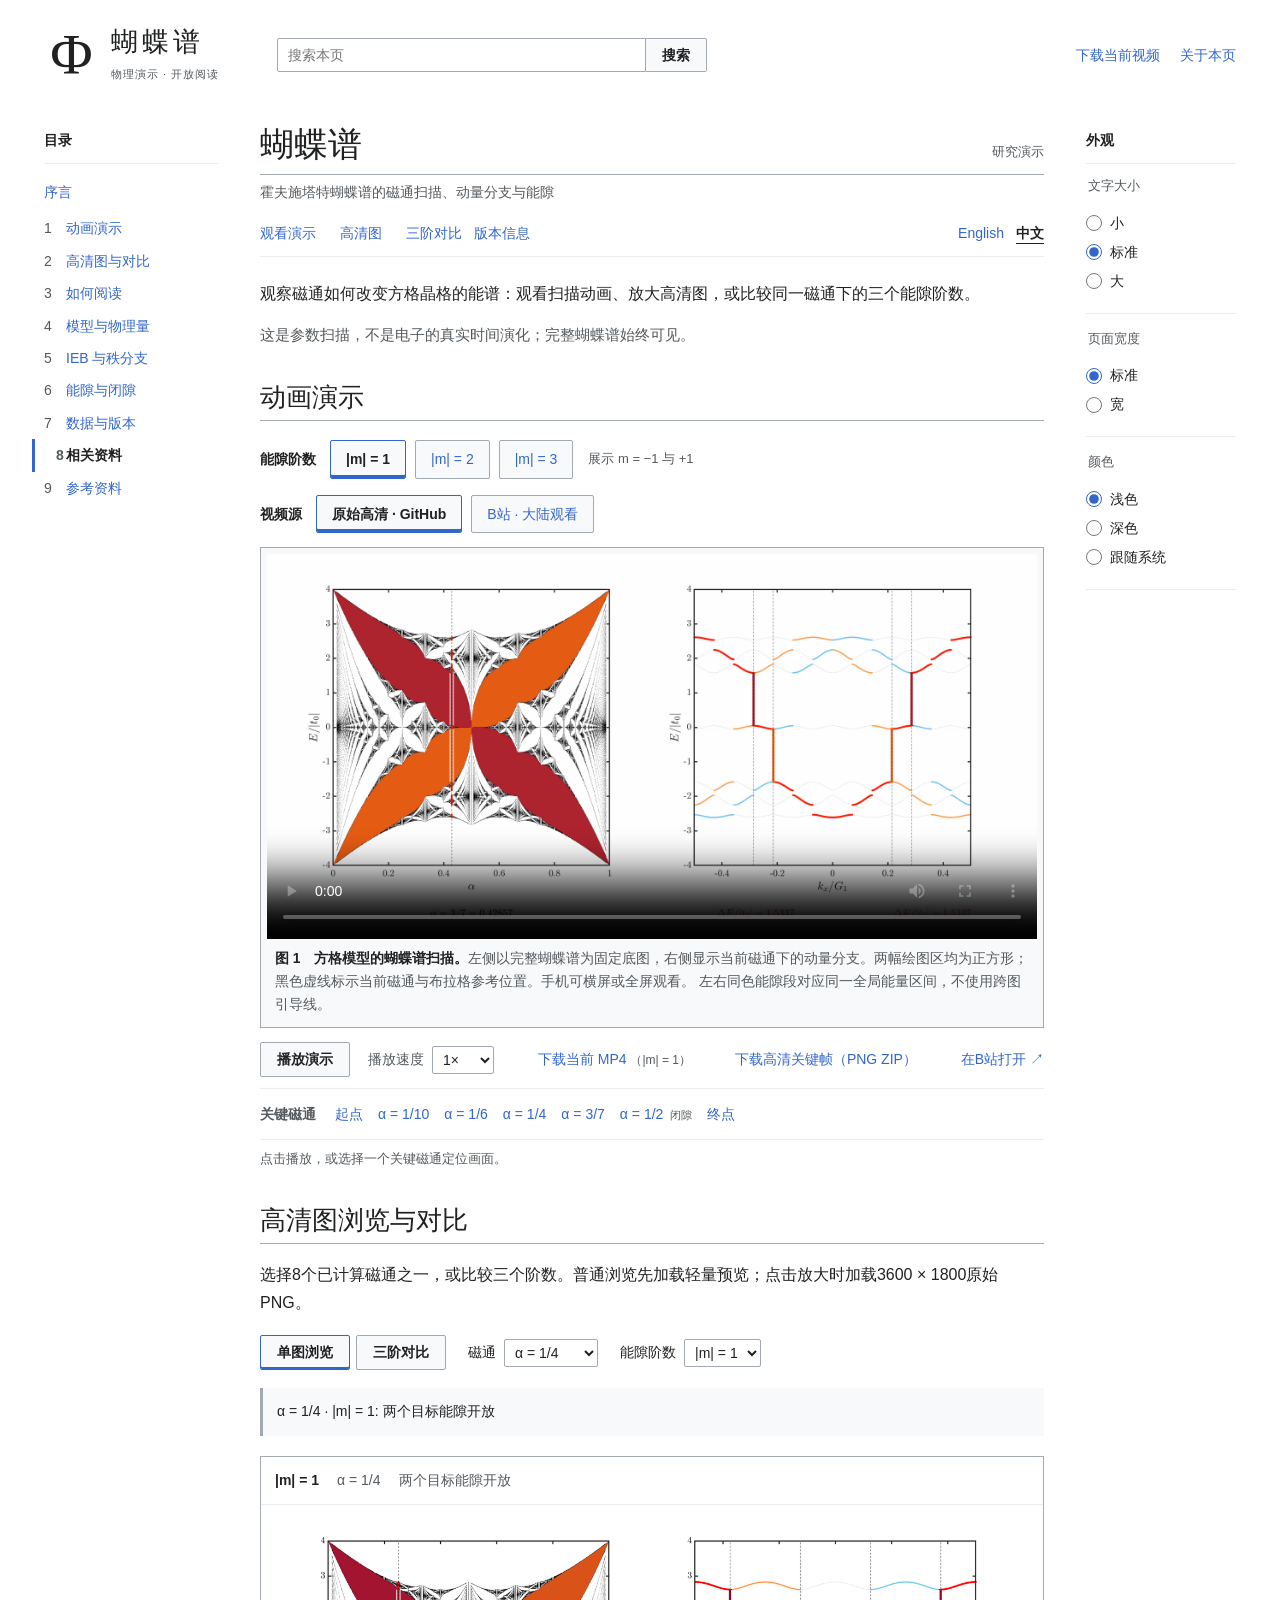
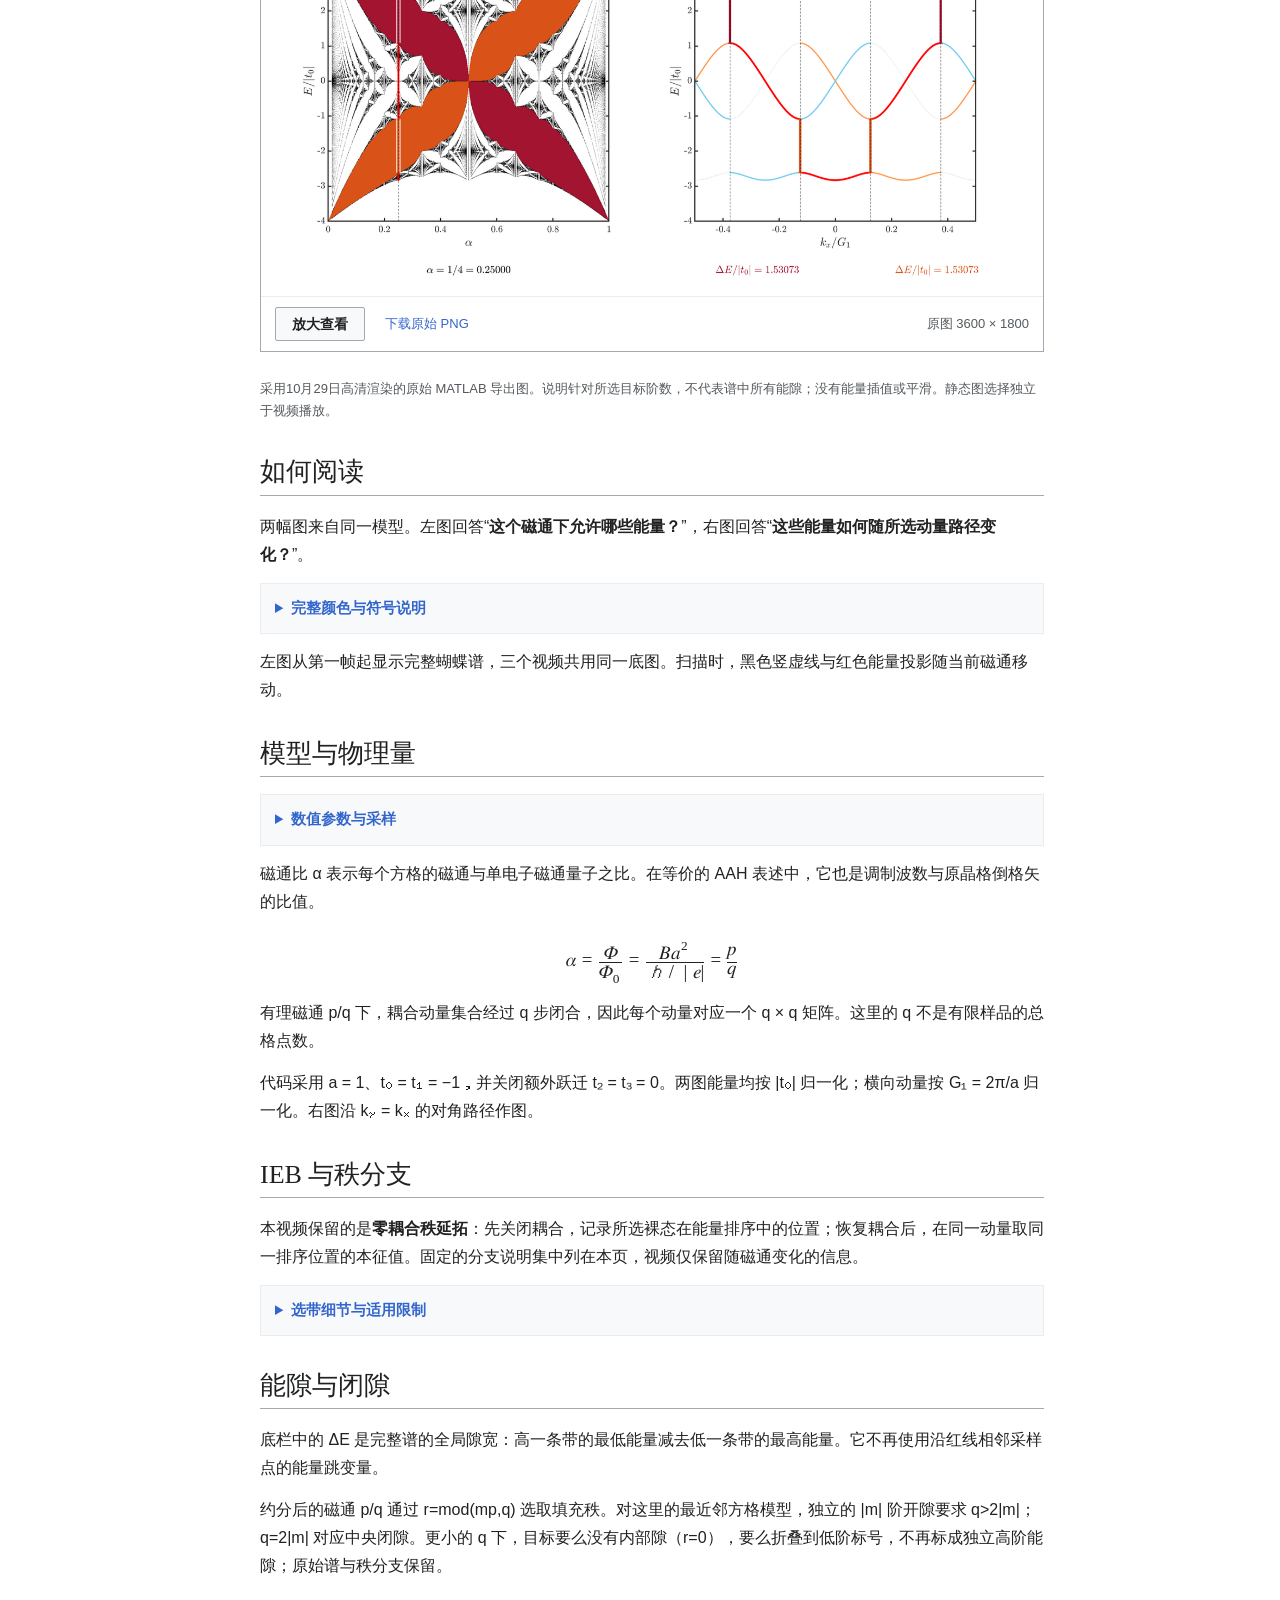
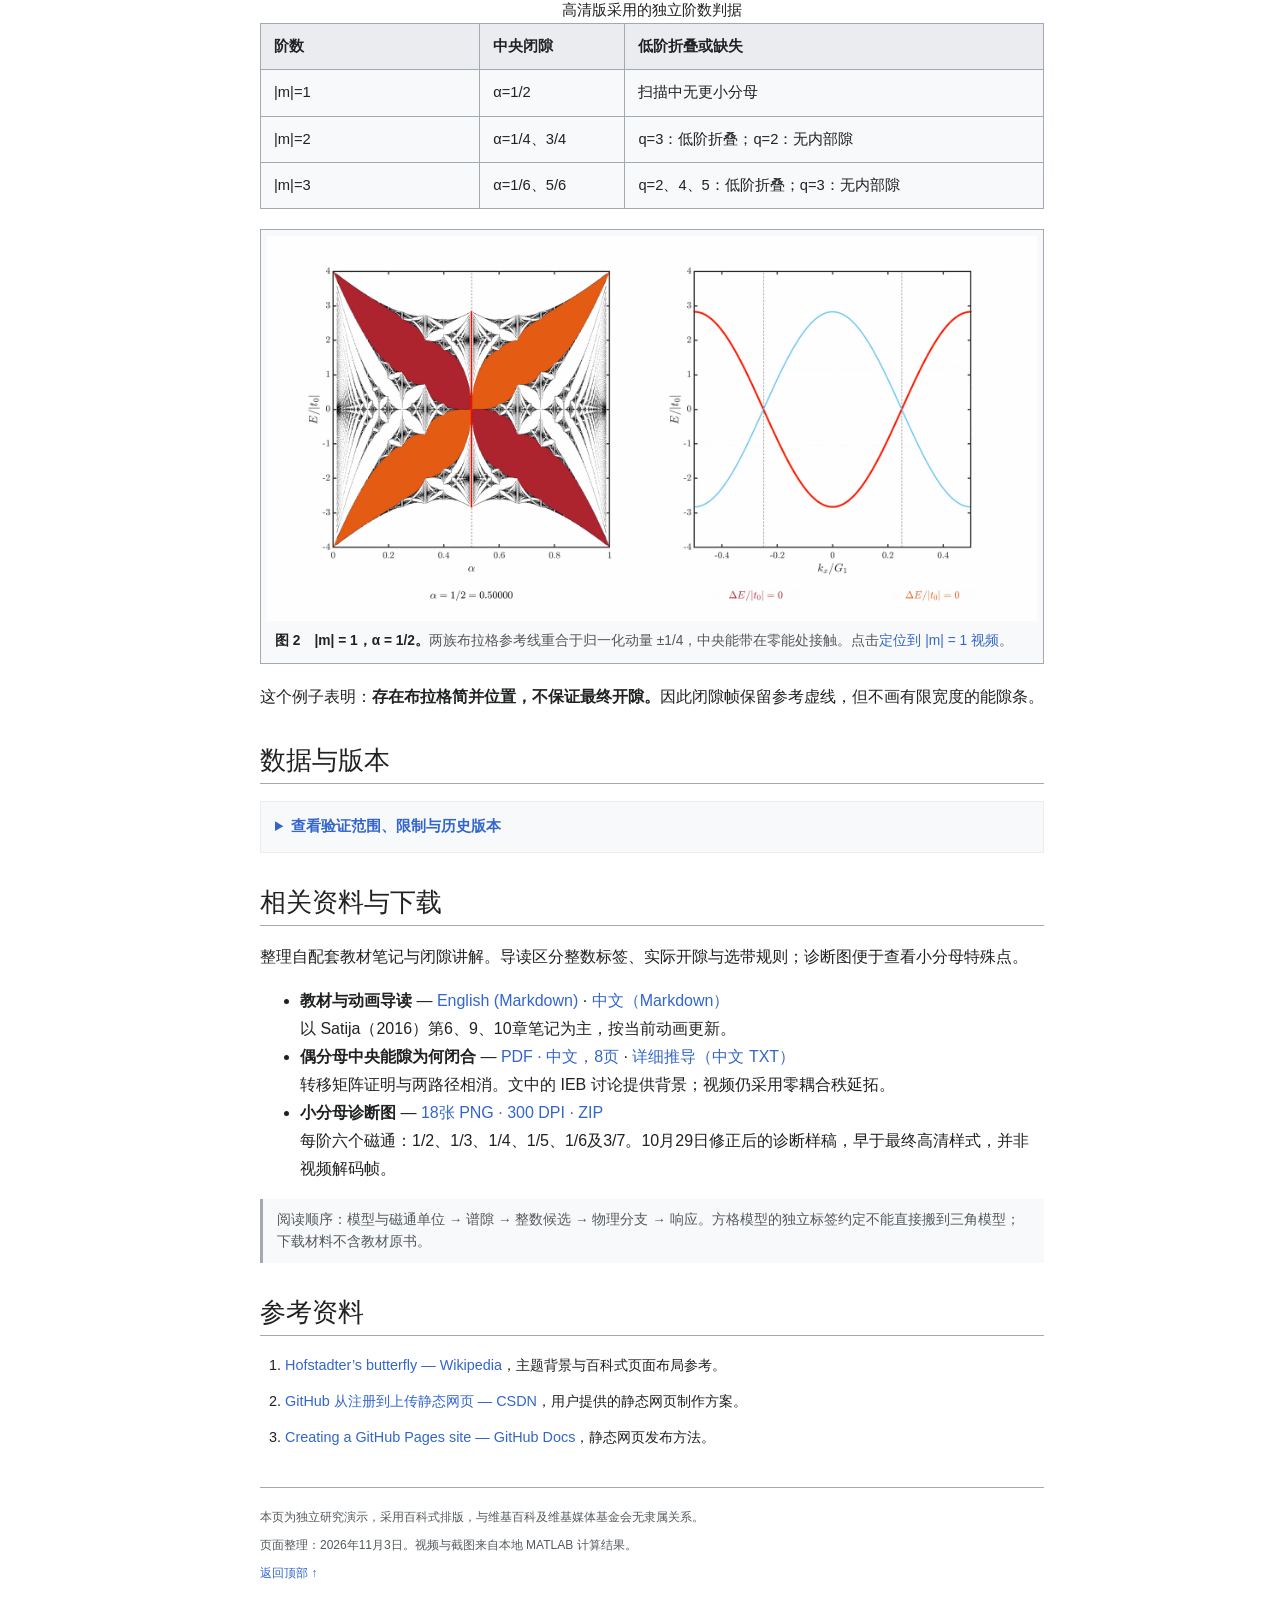
==== commit 717b4e97: "Load lightweight previews before original HD figures" ====
--- a/zh.html
+++ b/zh.html
@@ -8,9 +8,9 @@
 <meta content="light dark" name="color-scheme"/>
 <title>蝴蝶谱 · 磁通扫描演示</title>
 <link href="assets/favicon.svg" rel="icon" type="image/svg+xml"/>
-<link href="style.css?v=20261103-explorer" rel="stylesheet"/>
-<script defer="" src="app.js?v=20261103-explorer"></script>
-<link href="index.html" hreflang="en" rel="alternate"/><link href="zh.html" hreflang="zh-CN" rel="alternate"/><link href="explorer.css?v=20261103-explorer" rel="stylesheet"/><script defer="" src="explorer.js?v=20261103-explorer"></script></head>
+<link href="style.css?v=20261103-previews" rel="stylesheet"/>
+<script defer="" src="app.js?v=20261103-previews"></script>
+<link href="index.html" hreflang="en" rel="alternate"/><link href="zh.html" hreflang="zh-CN" rel="alternate"/><link href="explorer.css?v=20261103-previews" rel="stylesheet"/><script defer="" src="explorer.js?v=20261103-previews"></script></head>
 <body>
 <a class="skip-link" href="#content">跳到正文</a>
 <header class="site-header">
@@ -83,20 +83,20 @@
 <noscript><p>JavaScript 未启用。可播放默认视频，或下载 <a href="https://github.com/Decimator0715/butterfly-spectrum/releases/download/hd-20261029/butterfly-hd-order-1-20261029.mp4">|m| = 1</a>、<a href="https://github.com/Decimator0715/butterfly-spectrum/releases/download/hd-20261029/butterfly-hd-order-2-20261029.mp4">|m| = 2</a>、<a href="https://github.com/Decimator0715/butterfly-spectrum/releases/download/hd-20261029/butterfly-hd-order-3-20261029.mp4">|m| = 3</a>。</p></noscript>
 </section><section aria-labelledby="explore-heading" data-search="HD image figures compare flux zoom 高清 图片 放大 对比" id="explore">
 <h2 id="explore-heading" tabindex="-1">高清图浏览与对比</h2>
-<p>选择8个已计算磁通之一。点击图像查看原始 PNG 细节，或在同一磁通下比较三个阶数。</p>
+<p>选择8个已计算磁通之一，或比较三个阶数。普通浏览先加载轻量预览；点击放大时加载3600 × 1800原始 PNG。</p>
 <div class="image-controls"><div aria-label="图像视图" class="image-mode" role="group"><button aria-pressed="true" class="wiki-button" data-image-mode="single" type="button">单图浏览</button><button aria-pressed="false" class="wiki-button" data-image-mode="compare" type="button">三阶对比</button></div>
 <label> 磁通 <select id="image-flux"><option value="1/70">α = 1/70</option><option value="1/10">α = 1/10</option><option value="1/6">α = 1/6</option><option selected="" value="1/4">α = 1/4</option><option value="1/3">α = 1/3</option><option value="3/7">α = 3/7</option><option value="1/2">α = 1/2</option><option value="69/70">α = 69/70</option></select></label><label id="image-order-label">能隙阶数 <select id="image-order"><option value="1">|m| = 1</option><option value="2">|m| = 2</option><option value="3">|m| = 3</option></select></label></div>
 <p aria-live="polite" class="comparison-note" id="comparison-note" role="status">α = 1/4 · |m|=1：两个目标能隙开放。</p>
 <div class="keyframe-list"><figure class="keyframe-card" data-image-order="1">
 <figcaption><strong>|m| = 1</strong> <span class="keyframe-flux">α = 1/4</span> <span class="keyframe-status">两个目标能隙开放</span></figcaption>
-<a aria-label="放大图像 |m| = 1, α = 1/4" class="image-open" href="assets/keyframes/m1-alpha-1-4.png"><img alt="|m| = 1, α = 1/4; 两个目标能隙开放" height="1800" loading="lazy" src="assets/keyframes/m1-alpha-1-4.png" width="3600"/></a>
-<div class="image-actions"><button class="wiki-button enlarge-image" type="button">放大查看</button><a class="single-image-download" download="" href="assets/keyframes/m1-alpha-1-4.png">下载 PNG</a><span>3600 × 1800</span></div></figure><figure class="keyframe-card" data-image-order="2" hidden="">
+<a aria-label="放大图像 |m| = 1, α = 1/4" class="image-open" href="assets/keyframes/m1-alpha-1-4.png"><img alt="|m| = 1, α = 1/4; 两个目标能隙开放" height="720" loading="lazy" src="assets/keyframes/previews/m1-alpha-1-4.webp" width="1440"/></a>
+<div class="image-actions"><button class="wiki-button enlarge-image" type="button">放大查看</button><a class="single-image-download" download="" href="assets/keyframes/m1-alpha-1-4.png">下载原始 PNG</a><span>原图 3600 × 1800</span></div></figure><figure class="keyframe-card" data-image-order="2" hidden="">
 <figcaption><strong>|m| = 2</strong> <span class="keyframe-flux">α = 1/4</span> <span class="keyframe-status">中央能隙闭合</span></figcaption>
-<a aria-label="放大图像 |m| = 2, α = 1/4" class="image-open" href="assets/keyframes/m2-alpha-1-4.png"><img alt="|m| = 2, α = 1/4; 中央能隙闭合" height="1800" loading="lazy" width="3600"/></a>
-<div class="image-actions"><button class="wiki-button enlarge-image" type="button">放大查看</button><a class="single-image-download" download="" href="assets/keyframes/m2-alpha-1-4.png">下载 PNG</a><span>3600 × 1800</span></div></figure><figure class="keyframe-card" data-image-order="3" hidden="">
+<a aria-label="放大图像 |m| = 2, α = 1/4" class="image-open" href="assets/keyframes/m2-alpha-1-4.png"><img alt="|m| = 2, α = 1/4; 中央能隙闭合" height="720" loading="lazy" width="1440"/></a>
+<div class="image-actions"><button class="wiki-button enlarge-image" type="button">放大查看</button><a class="single-image-download" download="" href="assets/keyframes/m2-alpha-1-4.png">下载原始 PNG</a><span>原图 3600 × 1800</span></div></figure><figure class="keyframe-card" data-image-order="3" hidden="">
 <figcaption><strong>|m| = 3</strong> <span class="keyframe-flux">α = 1/4</span> <span class="keyframe-status">折叠为低阶标签</span></figcaption>
-<a aria-label="放大图像 |m| = 3, α = 1/4" class="image-open" href="assets/keyframes/m3-alpha-1-4.png"><img alt="|m| = 3, α = 1/4; 折叠为低阶标签" height="1800" loading="lazy" width="3600"/></a>
-<div class="image-actions"><button class="wiki-button enlarge-image" type="button">放大查看</button><a class="single-image-download" download="" href="assets/keyframes/m3-alpha-1-4.png">下载 PNG</a><span>3600 × 1800</span></div></figure></div><p class="image-provenance">采用10月29日高清渲染的原始 MATLAB 导出图。说明针对所选目标阶数，不代表谱中所有能隙；没有能量插值或平滑。静态图选择独立于视频播放。</p>
+<a aria-label="放大图像 |m| = 3, α = 1/4" class="image-open" href="assets/keyframes/m3-alpha-1-4.png"><img alt="|m| = 3, α = 1/4; 折叠为低阶标签" height="720" loading="lazy" width="1440"/></a>
+<div class="image-actions"><button class="wiki-button enlarge-image" type="button">放大查看</button><a class="single-image-download" download="" href="assets/keyframes/m3-alpha-1-4.png">下载原始 PNG</a><span>原图 3600 × 1800</span></div></figure></div><p class="image-provenance">采用10月29日高清渲染的原始 MATLAB 导出图。说明针对所选目标阶数，不代表谱中所有能隙；没有能量插值或平滑。静态图选择独立于视频播放。</p>
 <noscript><p>启用 JavaScript 可选择其他磁通并对比阶数；当前 PNG 仍可直接打开和下载。</p></noscript></section>
 <section aria-labelledby="reading-heading" data-search="如何阅读 左图 右图 颜色 红色 图例 黑色 竖线" id="reading">
 <h2 id="reading-heading" tabindex="-1">如何阅读</h2>
@@ -159,5 +159,5 @@
 <dialog aria-labelledby="image-dialog-title" id="image-dialog"><div class="image-dialog-heading"><strong id="image-dialog-title"></strong><button class="wiki-button" id="image-close" type="button">关闭 ×</button></div>
 <div class="zoom-controls"><button aria-label="缩小" class="wiki-button" id="zoom-out" type="button">−</button><output aria-live="polite" id="zoom-value"></output><button aria-label="放大" class="wiki-button" id="zoom-in" type="button">+</button><button class="wiki-button" id="zoom-fit" type="button">适应窗口</button><button class="wiki-button" id="zoom-native" type="button">100%</button><a download="" id="zoom-download">下载原始 PNG</a></div>
 <p class="zoom-help">使用 + / − 缩放，拖动或滚动查看细节；触屏可滑动查看。按 Esc 关闭。</p>
-<div aria-label="可滚动的高清图像" id="image-viewport" tabindex="0"><img alt="" draggable="false" id="zoom-image"/></div><p id="zoom-status" role="status"></p></dialog><script id="keyframe-data" type="application/json">{"1:1/70": {"src": "assets/keyframes/m1-alpha-1-70.png", "state": "open", "p": 1, "q": 70, "order": 1}, "1:1/10": {"src": "assets/keyframes/m1-alpha-1-10.png", "state": "open", "p": 1, "q": 10, "order": 1}, "1:1/6": {"src": "assets/keyframes/m1-alpha-1-6.png", "state": "open", "p": 1, "q": 6, "order": 1}, "1:1/4": {"src": "assets/keyframes/m1-alpha-1-4.png", "state": "open", "p": 1, "q": 4, "order": 1}, "1:1/3": {"src": "assets/keyframes/m1-alpha-1-3.png", "state": "open", "p": 1, "q": 3, "order": 1}, "1:3/7": {"src": "assets/keyframes/m1-alpha-3-7.png", "state": "open", "p": 3, "q": 7, "order": 1}, "1:1/2": {"src": "assets/keyframes/m1-alpha-1-2.png", "state": "closed", "p": 1, "q": 2, "order": 1}, "1:69/70": {"src": "assets/keyframes/m1-alpha-69-70.png", "state": "open", "p": 69, "q": 70, "order": 1}, "2:1/70": {"src": "assets/keyframes/m2-alpha-1-70.png", "state": "open", "p": 1, "q": 70, "order": 2}, "2:1/10": {"src": "assets/keyframes/m2-alpha-1-10.png", "state": "open", "p": 1, "q": 10, "order": 2}, "2:1/6": {"src": "assets/keyframes/m2-alpha-1-6.png", "state": "open", "p": 1, "q": 6, "order": 2}, "2:1/4": {"src": "assets/keyframes/m2-alpha-1-4.png", "state": "closed", "p": 1, "q": 4, "order": 2}, "2:1/3": {"src": "assets/keyframes/m2-alpha-1-3.png", "state": "folded", "p": 1, "q": 3, "order": 2}, "2:3/7": {"src": "assets/keyframes/m2-alpha-3-7.png", "state": "open", "p": 3, "q": 7, "order": 2}, "2:1/2": {"src": "assets/keyframes/m2-alpha-1-2.png", "state": "absent", "p": 1, "q": 2, "order": 2}, "2:69/70": {"src": "assets/keyframes/m2-alpha-69-70.png", "state": "open", "p": 69, "q": 70, "order": 2}, "3:1/70": {"src": "assets/keyframes/m3-alpha-1-70.png", "state": "open", "p": 1, "q": 70, "order": 3}, "3:1/10": {"src": "assets/keyframes/m3-alpha-1-10.png", "state": "open", "p": 1, "q": 10, "order": 3}, "3:1/6": {"src": "assets/keyframes/m3-alpha-1-6.png", "state": "closed", "p": 1, "q": 6, "order": 3}, "3:1/4": {"src": "assets/keyframes/m3-alpha-1-4.png", "state": "folded", "p": 1, "q": 4, "order": 3}, "3:1/3": {"src": "assets/keyframes/m3-alpha-1-3.png", "state": "absent", "p": 1, "q": 3, "order": 3}, "3:3/7": {"src": "assets/keyframes/m3-alpha-3-7.png", "state": "open", "p": 3, "q": 7, "order": 3}, "3:1/2": {"src": "assets/keyframes/m3-alpha-1-2.png", "state": "folded", "p": 1, "q": 2, "order": 3}, "3:69/70": {"src": "assets/keyframes/m3-alpha-69-70.png", "state": "open", "p": 69, "q": 70, "order": 3}}</script></body>
+<div aria-label="可滚动的高清图像" id="image-viewport" tabindex="0"><img alt="" draggable="false" id="zoom-image"/></div><p id="zoom-status" role="status"></p></dialog><script id="keyframe-data" type="application/json">{"1:1/70": {"src": "assets/keyframes/m1-alpha-1-70.png", "preview": "assets/keyframes/previews/m1-alpha-1-70.webp", "state": "open", "p": 1, "q": 70, "order": 1}, "1:1/10": {"src": "assets/keyframes/m1-alpha-1-10.png", "preview": "assets/keyframes/previews/m1-alpha-1-10.webp", "state": "open", "p": 1, "q": 10, "order": 1}, "1:1/6": {"src": "assets/keyframes/m1-alpha-1-6.png", "preview": "assets/keyframes/previews/m1-alpha-1-6.webp", "state": "open", "p": 1, "q": 6, "order": 1}, "1:1/4": {"src": "assets/keyframes/m1-alpha-1-4.png", "preview": "assets/keyframes/previews/m1-alpha-1-4.webp", "state": "open", "p": 1, "q": 4, "order": 1}, "1:1/3": {"src": "assets/keyframes/m1-alpha-1-3.png", "preview": "assets/keyframes/previews/m1-alpha-1-3.webp", "state": "open", "p": 1, "q": 3, "order": 1}, "1:3/7": {"src": "assets/keyframes/m1-alpha-3-7.png", "preview": "assets/keyframes/previews/m1-alpha-3-7.webp", "state": "open", "p": 3, "q": 7, "order": 1}, "1:1/2": {"src": "assets/keyframes/m1-alpha-1-2.png", "preview": "assets/keyframes/previews/m1-alpha-1-2.webp", "state": "closed", "p": 1, "q": 2, "order": 1}, "1:69/70": {"src": "assets/keyframes/m1-alpha-69-70.png", "preview": "assets/keyframes/previews/m1-alpha-69-70.webp", "state": "open", "p": 69, "q": 70, "order": 1}, "2:1/70": {"src": "assets/keyframes/m2-alpha-1-70.png", "preview": "assets/keyframes/previews/m2-alpha-1-70.webp", "state": "open", "p": 1, "q": 70, "order": 2}, "2:1/10": {"src": "assets/keyframes/m2-alpha-1-10.png", "preview": "assets/keyframes/previews/m2-alpha-1-10.webp", "state": "open", "p": 1, "q": 10, "order": 2}, "2:1/6": {"src": "assets/keyframes/m2-alpha-1-6.png", "preview": "assets/keyframes/previews/m2-alpha-1-6.webp", "state": "open", "p": 1, "q": 6, "order": 2}, "2:1/4": {"src": "assets/keyframes/m2-alpha-1-4.png", "preview": "assets/keyframes/previews/m2-alpha-1-4.webp", "state": "closed", "p": 1, "q": 4, "order": 2}, "2:1/3": {"src": "assets/keyframes/m2-alpha-1-3.png", "preview": "assets/keyframes/previews/m2-alpha-1-3.webp", "state": "folded", "p": 1, "q": 3, "order": 2}, "2:3/7": {"src": "assets/keyframes/m2-alpha-3-7.png", "preview": "assets/keyframes/previews/m2-alpha-3-7.webp", "state": "open", "p": 3, "q": 7, "order": 2}, "2:1/2": {"src": "assets/keyframes/m2-alpha-1-2.png", "preview": "assets/keyframes/previews/m2-alpha-1-2.webp", "state": "absent", "p": 1, "q": 2, "order": 2}, "2:69/70": {"src": "assets/keyframes/m2-alpha-69-70.png", "preview": "assets/keyframes/previews/m2-alpha-69-70.webp", "state": "open", "p": 69, "q": 70, "order": 2}, "3:1/70": {"src": "assets/keyframes/m3-alpha-1-70.png", "preview": "assets/keyframes/previews/m3-alpha-1-70.webp", "state": "open", "p": 1, "q": 70, "order": 3}, "3:1/10": {"src": "assets/keyframes/m3-alpha-1-10.png", "preview": "assets/keyframes/previews/m3-alpha-1-10.webp", "state": "open", "p": 1, "q": 10, "order": 3}, "3:1/6": {"src": "assets/keyframes/m3-alpha-1-6.png", "preview": "assets/keyframes/previews/m3-alpha-1-6.webp", "state": "closed", "p": 1, "q": 6, "order": 3}, "3:1/4": {"src": "assets/keyframes/m3-alpha-1-4.png", "preview": "assets/keyframes/previews/m3-alpha-1-4.webp", "state": "folded", "p": 1, "q": 4, "order": 3}, "3:1/3": {"src": "assets/keyframes/m3-alpha-1-3.png", "preview": "assets/keyframes/previews/m3-alpha-1-3.webp", "state": "absent", "p": 1, "q": 3, "order": 3}, "3:3/7": {"src": "assets/keyframes/m3-alpha-3-7.png", "preview": "assets/keyframes/previews/m3-alpha-3-7.webp", "state": "open", "p": 3, "q": 7, "order": 3}, "3:1/2": {"src": "assets/keyframes/m3-alpha-1-2.png", "preview": "assets/keyframes/previews/m3-alpha-1-2.webp", "state": "folded", "p": 1, "q": 2, "order": 3}, "3:69/70": {"src": "assets/keyframes/m3-alpha-69-70.png", "preview": "assets/keyframes/previews/m3-alpha-69-70.webp", "state": "open", "p": 69, "q": 70, "order": 3}}</script></body>
 </html>
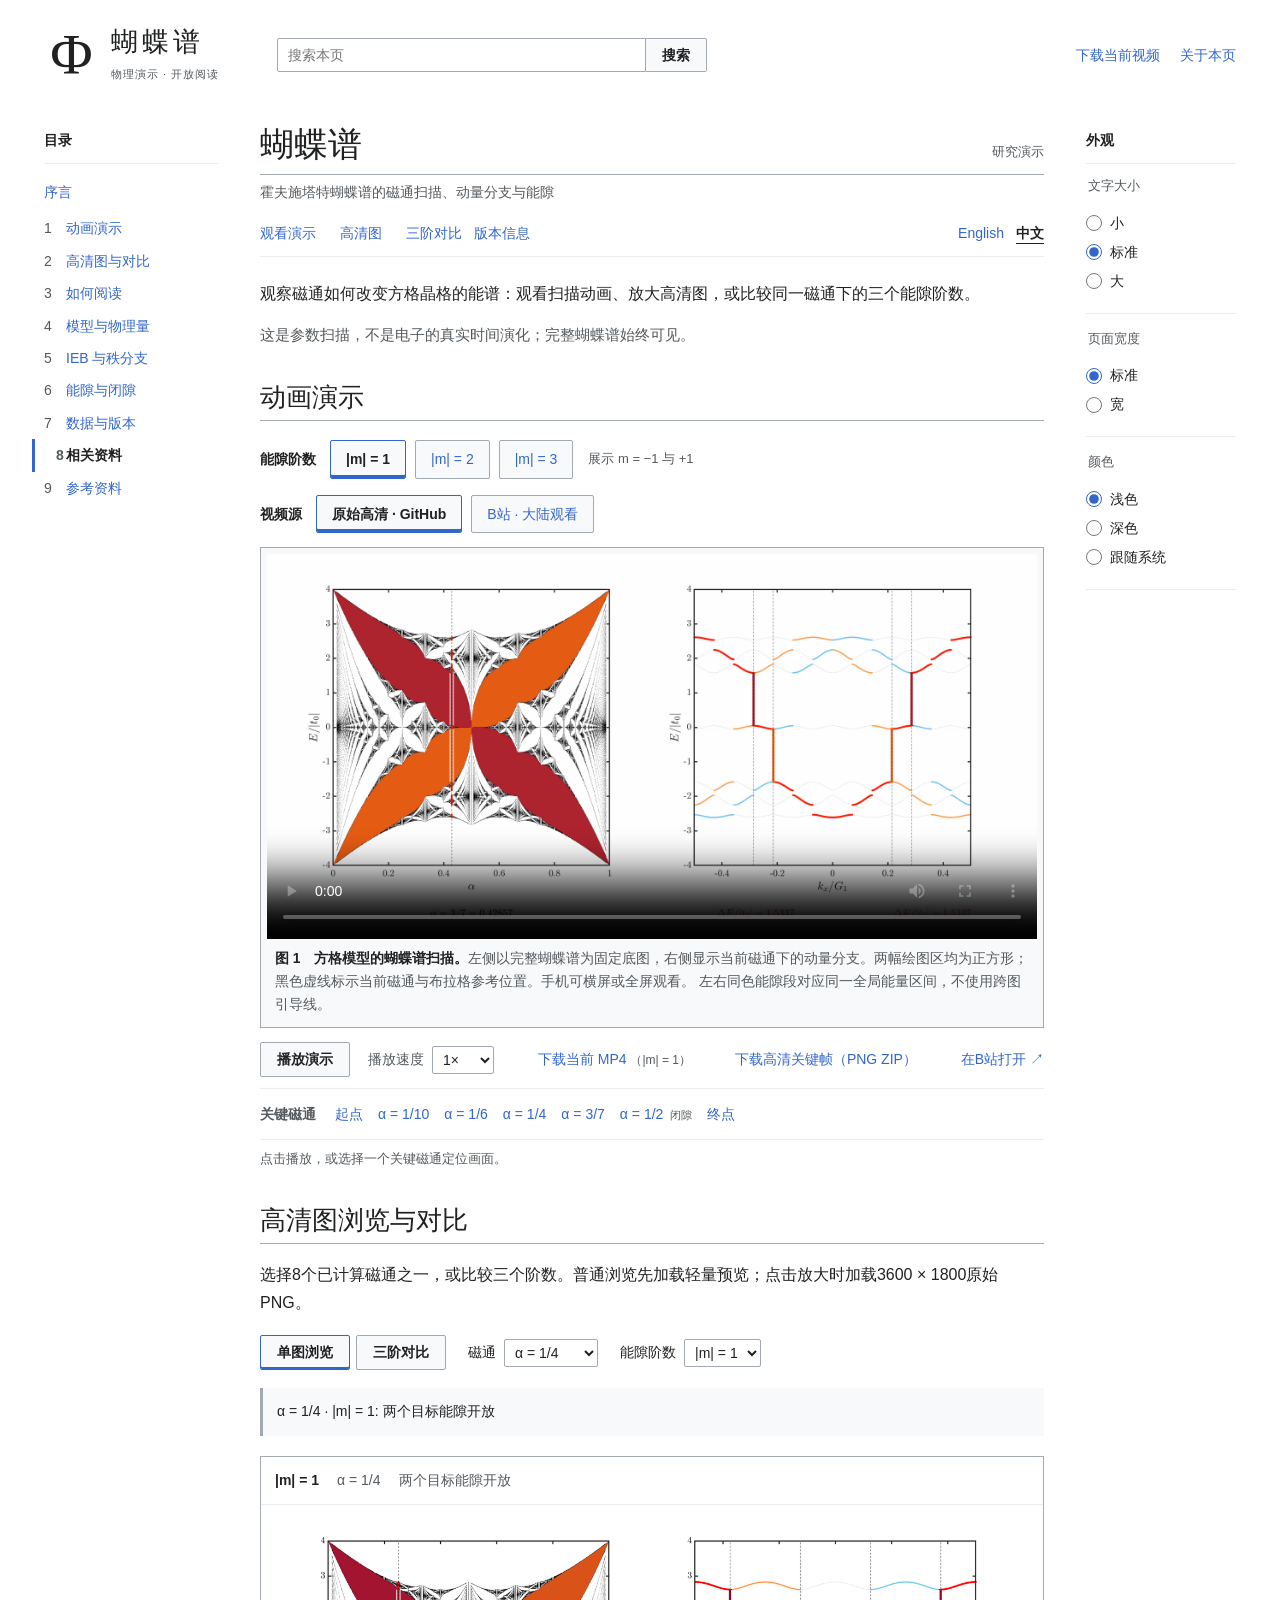
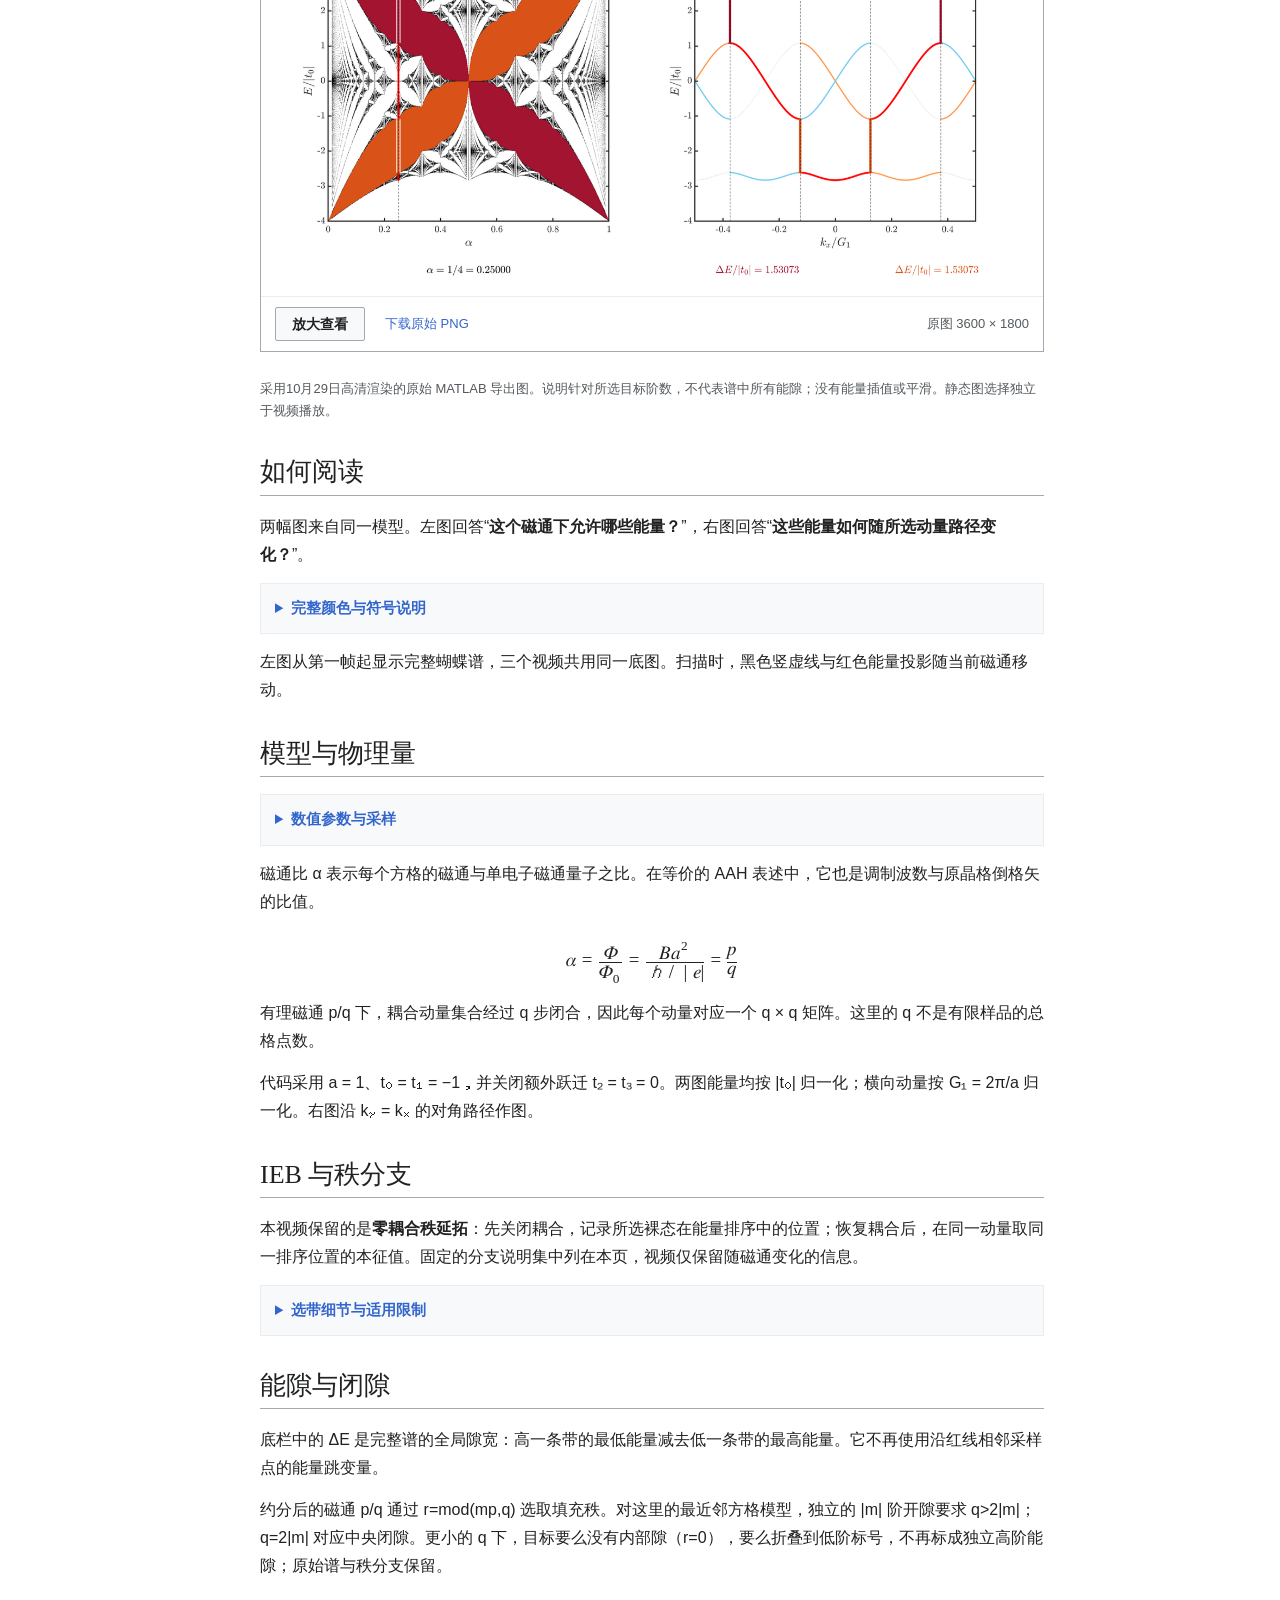
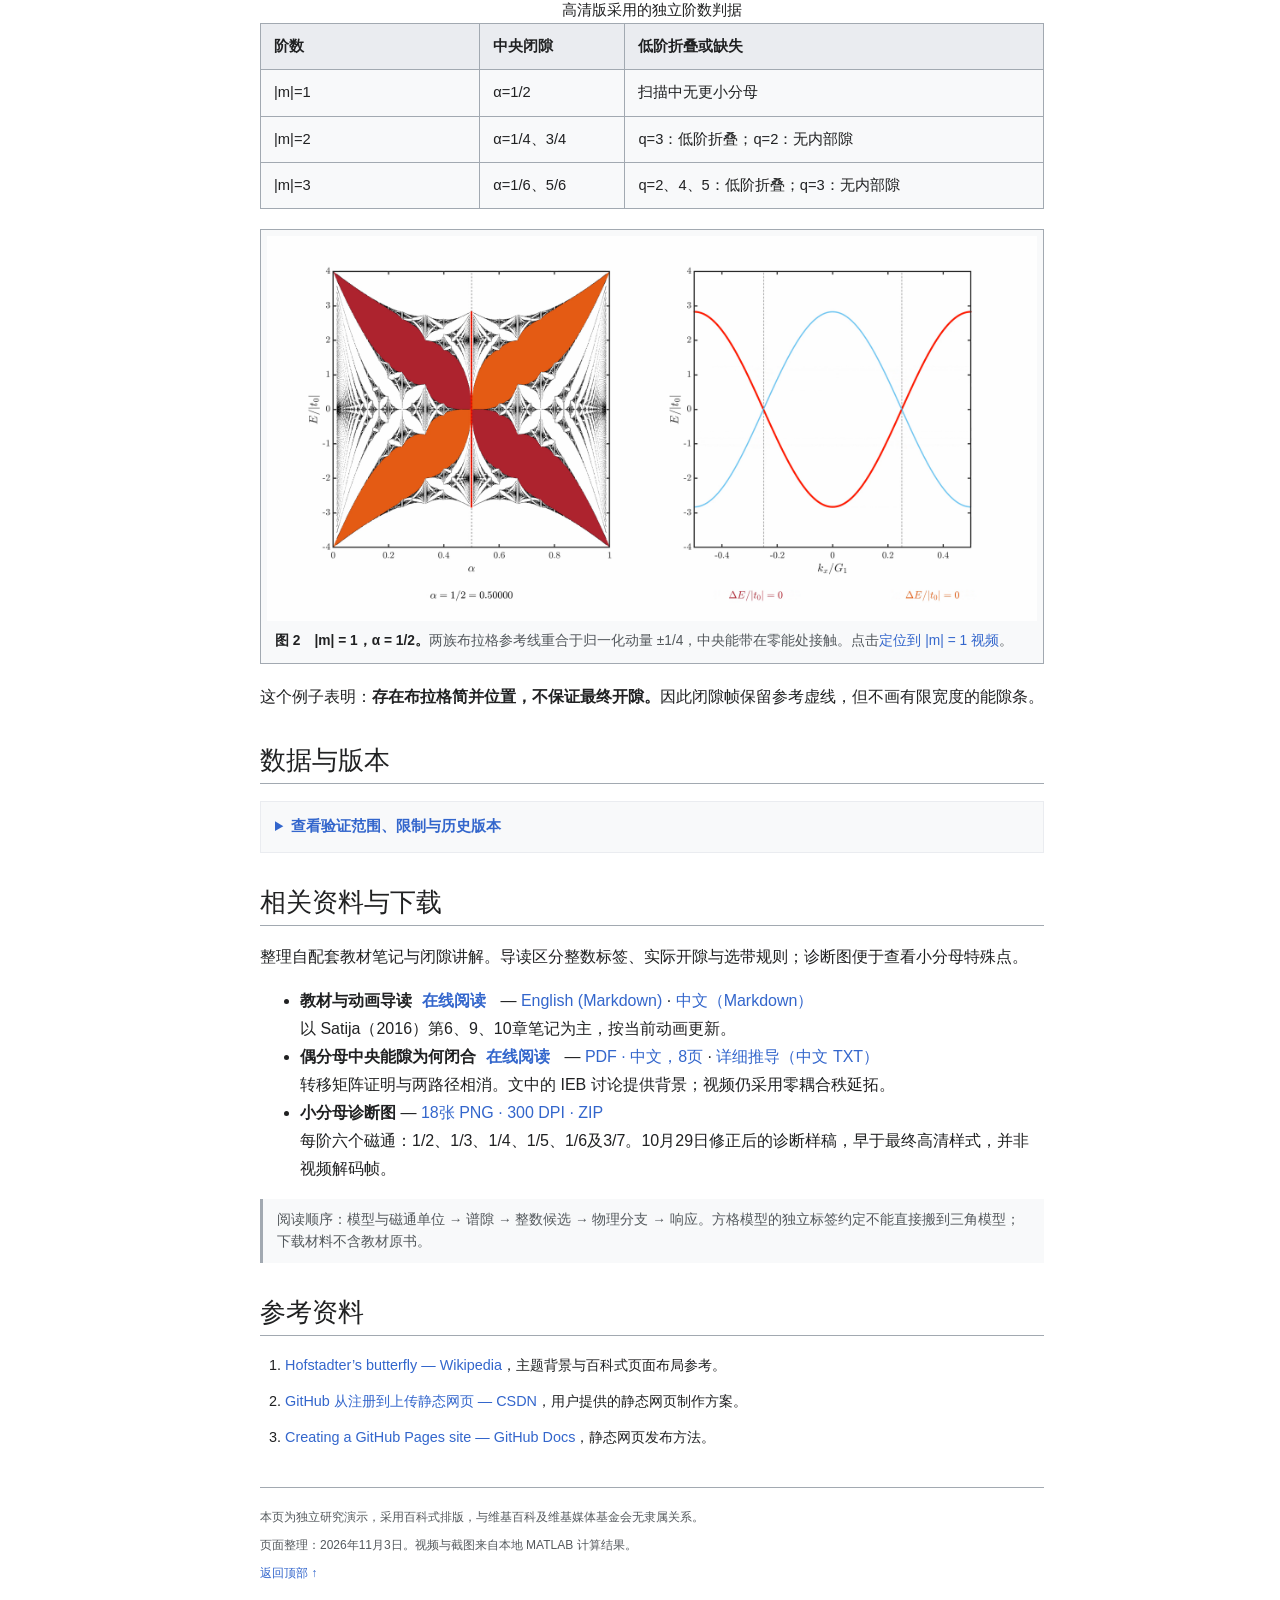
==== commit 42ac39c3: "Publish bilingual reading guides and central-gap derivation with static math" ====
--- a/zh.html
+++ b/zh.html
@@ -8,9 +8,9 @@
 <meta content="light dark" name="color-scheme"/>
 <title>蝴蝶谱 · 磁通扫描演示</title>
 <link href="assets/favicon.svg" rel="icon" type="image/svg+xml"/>
-<link href="style.css?v=20261103-previews" rel="stylesheet"/>
-<script defer="" src="app.js?v=20261103-previews"></script>
-<link href="index.html" hreflang="en" rel="alternate"/><link href="zh.html" hreflang="zh-CN" rel="alternate"/><link href="explorer.css?v=20261103-previews" rel="stylesheet"/><script defer="" src="explorer.js?v=20261103-previews"></script></head>
+<link href="style.css?v=20261103-reading" rel="stylesheet"/>
+<script defer="" src="app.js?v=20261103-reading"></script>
+<link href="index.html" hreflang="en" rel="alternate"/><link href="zh.html" hreflang="zh-CN" rel="alternate"/><link href="explorer.css?v=20261103-reading" rel="stylesheet"/><script defer="" src="explorer.js?v=20261103-reading"></script></head>
 <body>
 <a class="skip-link" href="#content">跳到正文</a>
 <header class="site-header">
@@ -86,6 +86,7 @@
 <p>选择8个已计算磁通之一，或比较三个阶数。普通浏览先加载轻量预览；点击放大时加载3600 × 1800原始 PNG。</p>
 <div class="image-controls"><div aria-label="图像视图" class="image-mode" role="group"><button aria-pressed="true" class="wiki-button" data-image-mode="single" type="button">单图浏览</button><button aria-pressed="false" class="wiki-button" data-image-mode="compare" type="button">三阶对比</button></div>
 <label> 磁通 <select id="image-flux"><option value="1/70">α = 1/70</option><option value="1/10">α = 1/10</option><option value="1/6">α = 1/6</option><option selected="" value="1/4">α = 1/4</option><option value="1/3">α = 1/3</option><option value="3/7">α = 3/7</option><option value="1/2">α = 1/2</option><option value="69/70">α = 69/70</option></select></label><label id="image-order-label">能隙阶数 <select id="image-order"><option value="1">|m| = 1</option><option value="2">|m| = 2</option><option value="3">|m| = 3</option></select></label></div>
+<div hidden="" id="linked-entry"><button class="wiki-button" id="linked-enlarge" type="button">三阶联动放大</button><p class="image-provenance">缩放或移动任意一张图，同步查看三个阶数的相同图像区域；打开联动放大时才加载高清原图。</p></div>
 <p aria-live="polite" class="comparison-note" id="comparison-note" role="status">α = 1/4 · |m|=1：两个目标能隙开放。</p>
 <div class="keyframe-list"><figure class="keyframe-card" data-image-order="1">
 <figcaption><strong>|m| = 1</strong> <span class="keyframe-flux">α = 1/4</span> <span class="keyframe-status">两个目标能隙开放</span></figcaption>
@@ -138,8 +139,8 @@
 <section aria-labelledby="related-heading" data-search="reading resources textbook Harper closure diagnostic PDF 教材 资料 中央闭隙" id="related"><h2 id="related-heading" tabindex="-1">相关资料与下载</h2>
 <p>整理自配套教材笔记与闭隙讲解。导读区分整数标签、实际开隙与选带规则；诊断图便于查看小分母特殊点。</p>
 <ul>
-<li><strong>教材与动画导读</strong> — <a download="" href="assets/reading/butterfly-reading-en.md">English (Markdown)</a> · <a download="" href="assets/reading/butterfly-reading-zh.md">中文（Markdown）</a><br/>以 Satija（2016）第6、9、10章笔记为主，按当前动画更新。</li>
-<li><strong>偶分母中央能隙为何闭合</strong> — <a href="assets/reading/harper-central-gap-zh.pdf">PDF · 中文，8页</a> · <a download="" href="assets/reading/harper-central-gap-derivation-zh.txt">详细推导（中文 TXT）</a><br/>转移矩阵证明与两路径相消。文中的 IEB 讨论提供背景；视频仍采用零耦合秩延拓。</li>
+<li><strong>教材与动画导读</strong><a class="online-reading-link" href="reading-guide-zh.html">在线阅读</a> — <a download="" href="assets/reading/butterfly-reading-en.md">English (Markdown)</a> · <a download="" href="assets/reading/butterfly-reading-zh.md">中文（Markdown）</a><br/>以 Satija（2016）第6、9、10章笔记为主，按当前动画更新。</li>
+<li><strong>偶分母中央能隙为何闭合</strong><a class="online-reading-link" href="central-gap-zh.html">在线阅读</a> — <a href="assets/reading/harper-central-gap-zh.pdf">PDF · 中文，8页</a> · <a download="" href="assets/reading/harper-central-gap-derivation-zh.txt">详细推导（中文 TXT）</a><br/>转移矩阵证明与两路径相消。文中的 IEB 讨论提供背景；视频仍采用零耦合秩延拓。</li>
 <li><strong>小分母诊断图</strong> — <a download="" href="assets/reading/principal-gap-diagnostics-300dpi.zip">18张 PNG · 300 DPI · ZIP</a><br/>每阶六个磁通：1/2、1/3、1/4、1/5、1/6及3/7。10月29日修正后的诊断样稿，早于最终高清样式，并非视频解码帧。</li>
 </ul>
 <p class="version-note">阅读顺序：模型与磁通单位 → 谱隙 → 整数候选 → 物理分支 → 响应。方格模型的独立标签约定不能直接搬到三角模型；下载材料不含教材原书。</p></section><section aria-labelledby="references-heading" data-search="参考资料 链接 GitHub Pages 教程 Wiki 百科" id="references">
@@ -159,5 +160,17 @@
 <dialog aria-labelledby="image-dialog-title" id="image-dialog"><div class="image-dialog-heading"><strong id="image-dialog-title"></strong><button class="wiki-button" id="image-close" type="button">关闭 ×</button></div>
 <div class="zoom-controls"><button aria-label="缩小" class="wiki-button" id="zoom-out" type="button">−</button><output aria-live="polite" id="zoom-value"></output><button aria-label="放大" class="wiki-button" id="zoom-in" type="button">+</button><button class="wiki-button" id="zoom-fit" type="button">适应窗口</button><button class="wiki-button" id="zoom-native" type="button">100%</button><a download="" id="zoom-download">下载原始 PNG</a></div>
 <p class="zoom-help">使用 + / − 缩放，拖动或滚动查看细节；触屏可滑动查看。按 Esc 关闭。</p>
-<div aria-label="可滚动的高清图像" id="image-viewport" tabindex="0"><img alt="" draggable="false" id="zoom-image"/></div><p id="zoom-status" role="status"></p></dialog><script id="keyframe-data" type="application/json">{"1:1/70": {"src": "assets/keyframes/m1-alpha-1-70.png", "preview": "assets/keyframes/previews/m1-alpha-1-70.webp", "state": "open", "p": 1, "q": 70, "order": 1}, "1:1/10": {"src": "assets/keyframes/m1-alpha-1-10.png", "preview": "assets/keyframes/previews/m1-alpha-1-10.webp", "state": "open", "p": 1, "q": 10, "order": 1}, "1:1/6": {"src": "assets/keyframes/m1-alpha-1-6.png", "preview": "assets/keyframes/previews/m1-alpha-1-6.webp", "state": "open", "p": 1, "q": 6, "order": 1}, "1:1/4": {"src": "assets/keyframes/m1-alpha-1-4.png", "preview": "assets/keyframes/previews/m1-alpha-1-4.webp", "state": "open", "p": 1, "q": 4, "order": 1}, "1:1/3": {"src": "assets/keyframes/m1-alpha-1-3.png", "preview": "assets/keyframes/previews/m1-alpha-1-3.webp", "state": "open", "p": 1, "q": 3, "order": 1}, "1:3/7": {"src": "assets/keyframes/m1-alpha-3-7.png", "preview": "assets/keyframes/previews/m1-alpha-3-7.webp", "state": "open", "p": 3, "q": 7, "order": 1}, "1:1/2": {"src": "assets/keyframes/m1-alpha-1-2.png", "preview": "assets/keyframes/previews/m1-alpha-1-2.webp", "state": "closed", "p": 1, "q": 2, "order": 1}, "1:69/70": {"src": "assets/keyframes/m1-alpha-69-70.png", "preview": "assets/keyframes/previews/m1-alpha-69-70.webp", "state": "open", "p": 69, "q": 70, "order": 1}, "2:1/70": {"src": "assets/keyframes/m2-alpha-1-70.png", "preview": "assets/keyframes/previews/m2-alpha-1-70.webp", "state": "open", "p": 1, "q": 70, "order": 2}, "2:1/10": {"src": "assets/keyframes/m2-alpha-1-10.png", "preview": "assets/keyframes/previews/m2-alpha-1-10.webp", "state": "open", "p": 1, "q": 10, "order": 2}, "2:1/6": {"src": "assets/keyframes/m2-alpha-1-6.png", "preview": "assets/keyframes/previews/m2-alpha-1-6.webp", "state": "open", "p": 1, "q": 6, "order": 2}, "2:1/4": {"src": "assets/keyframes/m2-alpha-1-4.png", "preview": "assets/keyframes/previews/m2-alpha-1-4.webp", "state": "closed", "p": 1, "q": 4, "order": 2}, "2:1/3": {"src": "assets/keyframes/m2-alpha-1-3.png", "preview": "assets/keyframes/previews/m2-alpha-1-3.webp", "state": "folded", "p": 1, "q": 3, "order": 2}, "2:3/7": {"src": "assets/keyframes/m2-alpha-3-7.png", "preview": "assets/keyframes/previews/m2-alpha-3-7.webp", "state": "open", "p": 3, "q": 7, "order": 2}, "2:1/2": {"src": "assets/keyframes/m2-alpha-1-2.png", "preview": "assets/keyframes/previews/m2-alpha-1-2.webp", "state": "absent", "p": 1, "q": 2, "order": 2}, "2:69/70": {"src": "assets/keyframes/m2-alpha-69-70.png", "preview": "assets/keyframes/previews/m2-alpha-69-70.webp", "state": "open", "p": 69, "q": 70, "order": 2}, "3:1/70": {"src": "assets/keyframes/m3-alpha-1-70.png", "preview": "assets/keyframes/previews/m3-alpha-1-70.webp", "state": "open", "p": 1, "q": 70, "order": 3}, "3:1/10": {"src": "assets/keyframes/m3-alpha-1-10.png", "preview": "assets/keyframes/previews/m3-alpha-1-10.webp", "state": "open", "p": 1, "q": 10, "order": 3}, "3:1/6": {"src": "assets/keyframes/m3-alpha-1-6.png", "preview": "assets/keyframes/previews/m3-alpha-1-6.webp", "state": "closed", "p": 1, "q": 6, "order": 3}, "3:1/4": {"src": "assets/keyframes/m3-alpha-1-4.png", "preview": "assets/keyframes/previews/m3-alpha-1-4.webp", "state": "folded", "p": 1, "q": 4, "order": 3}, "3:1/3": {"src": "assets/keyframes/m3-alpha-1-3.png", "preview": "assets/keyframes/previews/m3-alpha-1-3.webp", "state": "absent", "p": 1, "q": 3, "order": 3}, "3:3/7": {"src": "assets/keyframes/m3-alpha-3-7.png", "preview": "assets/keyframes/previews/m3-alpha-3-7.webp", "state": "open", "p": 3, "q": 7, "order": 3}, "3:1/2": {"src": "assets/keyframes/m3-alpha-1-2.png", "preview": "assets/keyframes/previews/m3-alpha-1-2.webp", "state": "folded", "p": 1, "q": 2, "order": 3}, "3:69/70": {"src": "assets/keyframes/m3-alpha-69-70.png", "preview": "assets/keyframes/previews/m3-alpha-69-70.webp", "state": "open", "p": 69, "q": 70, "order": 3}}</script></body>
+<div aria-label="可滚动的高清图像" id="image-viewport" tabindex="0"><img alt="" draggable="false" id="zoom-image"/></div><p id="zoom-status" role="status"></p></dialog><dialog aria-labelledby="linked-title" id="linked-dialog"><div class="image-dialog-heading"><strong id="linked-title"></strong><button class="wiki-button" id="linked-close" type="button">关闭 ×</button></div>
+<div class="zoom-controls"><button aria-label="同步缩小" class="wiki-button" id="linked-out" type="button">−</button><output aria-live="polite" id="linked-value"></output><button aria-label="同步放大" class="wiki-button" id="linked-in" type="button">+</button><button class="wiki-button" id="linked-fit" type="button">全部适应窗口</button><button class="wiki-button" id="linked-native" type="button">100%</button></div>
+<p class="zoom-help">三张图始终联动。用 + / − 同步缩放，拖动、滚动或滑动任意图像可同步移动；聚焦图像后可用方向键移动。Esc 关闭。</p>
+<div class="linked-panes"><section class="linked-pane" data-linked-order="1">
+<div class="linked-pane-heading"><strong>|m| = 1</strong><span class="linked-state"></span><a class="linked-download" download="">原始 PNG</a></div>
+<div aria-label="移动图像 |m| = 1" class="linked-viewport" tabindex="0"><div class="linked-canvas"><img alt="" draggable="false" height="1800" width="3600"/></div></div>
+<p class="linked-load" role="status"></p></section><section class="linked-pane" data-linked-order="2">
+<div class="linked-pane-heading"><strong>|m| = 2</strong><span class="linked-state"></span><a class="linked-download" download="">原始 PNG</a></div>
+<div aria-label="移动图像 |m| = 2" class="linked-viewport" tabindex="0"><div class="linked-canvas"><img alt="" draggable="false" height="1800" width="3600"/></div></div>
+<p class="linked-load" role="status"></p></section><section class="linked-pane" data-linked-order="3">
+<div class="linked-pane-heading"><strong>|m| = 3</strong><span class="linked-state"></span><a class="linked-download" download="">原始 PNG</a></div>
+<div aria-label="移动图像 |m| = 3" class="linked-viewport" tabindex="0"><div class="linked-canvas"><img alt="" draggable="false" height="1800" width="3600"/></div></div>
+<p class="linked-load" role="status"></p></section></div></dialog><script id="keyframe-data" type="application/json">{"1:1/70": {"src": "assets/keyframes/m1-alpha-1-70.png", "preview": "assets/keyframes/previews/m1-alpha-1-70.webp", "state": "open", "p": 1, "q": 70, "order": 1}, "1:1/10": {"src": "assets/keyframes/m1-alpha-1-10.png", "preview": "assets/keyframes/previews/m1-alpha-1-10.webp", "state": "open", "p": 1, "q": 10, "order": 1}, "1:1/6": {"src": "assets/keyframes/m1-alpha-1-6.png", "preview": "assets/keyframes/previews/m1-alpha-1-6.webp", "state": "open", "p": 1, "q": 6, "order": 1}, "1:1/4": {"src": "assets/keyframes/m1-alpha-1-4.png", "preview": "assets/keyframes/previews/m1-alpha-1-4.webp", "state": "open", "p": 1, "q": 4, "order": 1}, "1:1/3": {"src": "assets/keyframes/m1-alpha-1-3.png", "preview": "assets/keyframes/previews/m1-alpha-1-3.webp", "state": "open", "p": 1, "q": 3, "order": 1}, "1:3/7": {"src": "assets/keyframes/m1-alpha-3-7.png", "preview": "assets/keyframes/previews/m1-alpha-3-7.webp", "state": "open", "p": 3, "q": 7, "order": 1}, "1:1/2": {"src": "assets/keyframes/m1-alpha-1-2.png", "preview": "assets/keyframes/previews/m1-alpha-1-2.webp", "state": "closed", "p": 1, "q": 2, "order": 1}, "1:69/70": {"src": "assets/keyframes/m1-alpha-69-70.png", "preview": "assets/keyframes/previews/m1-alpha-69-70.webp", "state": "open", "p": 69, "q": 70, "order": 1}, "2:1/70": {"src": "assets/keyframes/m2-alpha-1-70.png", "preview": "assets/keyframes/previews/m2-alpha-1-70.webp", "state": "open", "p": 1, "q": 70, "order": 2}, "2:1/10": {"src": "assets/keyframes/m2-alpha-1-10.png", "preview": "assets/keyframes/previews/m2-alpha-1-10.webp", "state": "open", "p": 1, "q": 10, "order": 2}, "2:1/6": {"src": "assets/keyframes/m2-alpha-1-6.png", "preview": "assets/keyframes/previews/m2-alpha-1-6.webp", "state": "open", "p": 1, "q": 6, "order": 2}, "2:1/4": {"src": "assets/keyframes/m2-alpha-1-4.png", "preview": "assets/keyframes/previews/m2-alpha-1-4.webp", "state": "closed", "p": 1, "q": 4, "order": 2}, "2:1/3": {"src": "assets/keyframes/m2-alpha-1-3.png", "preview": "assets/keyframes/previews/m2-alpha-1-3.webp", "state": "folded", "p": 1, "q": 3, "order": 2}, "2:3/7": {"src": "assets/keyframes/m2-alpha-3-7.png", "preview": "assets/keyframes/previews/m2-alpha-3-7.webp", "state": "open", "p": 3, "q": 7, "order": 2}, "2:1/2": {"src": "assets/keyframes/m2-alpha-1-2.png", "preview": "assets/keyframes/previews/m2-alpha-1-2.webp", "state": "absent", "p": 1, "q": 2, "order": 2}, "2:69/70": {"src": "assets/keyframes/m2-alpha-69-70.png", "preview": "assets/keyframes/previews/m2-alpha-69-70.webp", "state": "open", "p": 69, "q": 70, "order": 2}, "3:1/70": {"src": "assets/keyframes/m3-alpha-1-70.png", "preview": "assets/keyframes/previews/m3-alpha-1-70.webp", "state": "open", "p": 1, "q": 70, "order": 3}, "3:1/10": {"src": "assets/keyframes/m3-alpha-1-10.png", "preview": "assets/keyframes/previews/m3-alpha-1-10.webp", "state": "open", "p": 1, "q": 10, "order": 3}, "3:1/6": {"src": "assets/keyframes/m3-alpha-1-6.png", "preview": "assets/keyframes/previews/m3-alpha-1-6.webp", "state": "closed", "p": 1, "q": 6, "order": 3}, "3:1/4": {"src": "assets/keyframes/m3-alpha-1-4.png", "preview": "assets/keyframes/previews/m3-alpha-1-4.webp", "state": "folded", "p": 1, "q": 4, "order": 3}, "3:1/3": {"src": "assets/keyframes/m3-alpha-1-3.png", "preview": "assets/keyframes/previews/m3-alpha-1-3.webp", "state": "absent", "p": 1, "q": 3, "order": 3}, "3:3/7": {"src": "assets/keyframes/m3-alpha-3-7.png", "preview": "assets/keyframes/previews/m3-alpha-3-7.webp", "state": "open", "p": 3, "q": 7, "order": 3}, "3:1/2": {"src": "assets/keyframes/m3-alpha-1-2.png", "preview": "assets/keyframes/previews/m3-alpha-1-2.webp", "state": "folded", "p": 1, "q": 2, "order": 3}, "3:69/70": {"src": "assets/keyframes/m3-alpha-69-70.png", "preview": "assets/keyframes/previews/m3-alpha-69-70.webp", "state": "open", "p": 69, "q": 70, "order": 3}}</script></body>
 </html>
--- a/explorer.css
+++ b/explorer.css
@@ -22,3 +22,17 @@
 .image-modal-open{overflow:hidden}.zoom-controls output{min-width:42px;text-align:center}
 @media(max-width:500px){.image-controls{gap:12px}.image-mode{width:100%}.image-controls label{font-size:13px}.image-actions{gap:10px}.image-actions>span{font-size:11px}.keyframe-card figcaption{padding:10px}.comparison-note{font-size:13px}#image-dialog{padding:10px;width:98vw;max-width:98vw;height:94dvh;max-height:94dvh}.image-dialog-heading strong{font-size:12px}.zoom-controls{gap:6px;font-size:12px}.zoom-controls a{margin-left:0;width:100%}.zoom-help{font-size:11px}}
 @media print{.image-controls,.image-actions,#image-dialog{display:none!important}.keyframe-card{break-inside:avoid}}
+/* Three stacked equal viewports share image-pixel scale and pan offsets. */
+#linked-dialog{box-sizing:border-box;width:min(96vw,1500px);max-width:96vw;height:94dvh;max-height:94dvh;padding:16px;background:var(--background);color:var(--text);border:1px solid var(--border)}
+#linked-dialog[open]{display:flex;flex-direction:column;gap:8px}#linked-dialog::backdrop{background:rgb(0 0 0 / .66)}
+.linked-panes{display:grid;grid-template-columns:minmax(0,1fr);grid-template-rows:repeat(3,minmax(0,1fr));gap:10px;flex:1;min-height:0;min-width:0}
+.linked-pane{display:flex;flex-direction:column;min-height:0;min-width:0;margin:0;padding:0}
+.linked-pane-heading{display:flex;align-items:center;gap:12px;font-size:13px;min-height:28px;white-space:nowrap}
+.linked-state{color:var(--muted);overflow:hidden;text-overflow:ellipsis}.linked-download{margin-left:auto;flex-shrink:0}
+.linked-viewport{flex:1;min-height:0;overflow:scroll;overscroll-behavior:contain;touch-action:pan-x pan-y;background:#fff;border:1px solid var(--border);cursor:grab;scroll-behavior:auto}
+.linked-viewport.dragging{cursor:grabbing}.linked-viewport:focus-visible{outline:2px solid var(--active);outline-offset:1px}
+.linked-canvas{margin:0 auto;flex-shrink:0}.linked-canvas img{display:block;width:100%;height:100%;max-width:none;user-select:none}
+.linked-load{height:16px;line-height:16px;font-size:11px;margin:0;color:var(--muted);overflow:hidden}
+@media(max-width:500px){#linked-dialog{padding:8px;width:98vw;max-width:98vw;height:96dvh;max-height:96dvh}.linked-pane-heading{gap:6px;font-size:11px;min-height:25px}.linked-panes{gap:6px}#linked-dialog .zoom-help{font-size:11px}}
+@media print{#linked-entry,#linked-dialog{display:none!important}}
+.online-reading-link{display:inline-block;margin:0 10px;font-weight:600}
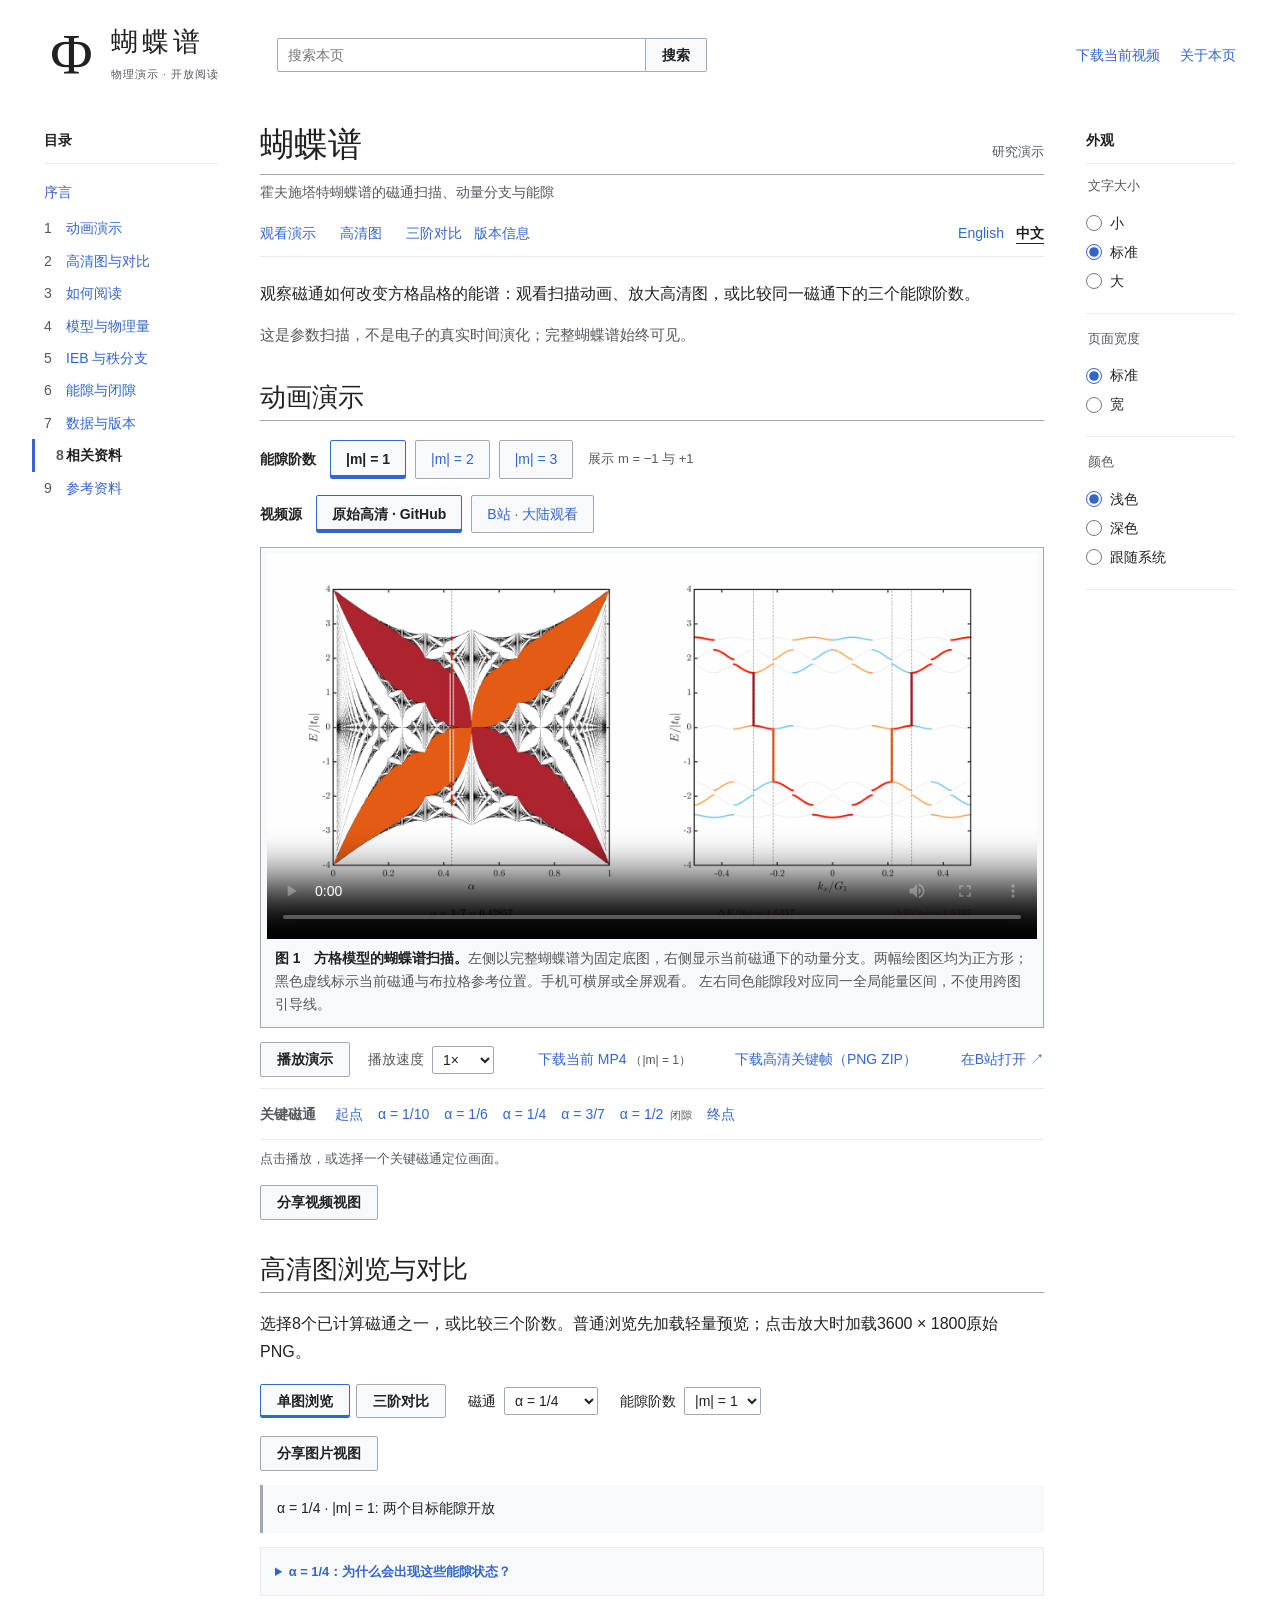
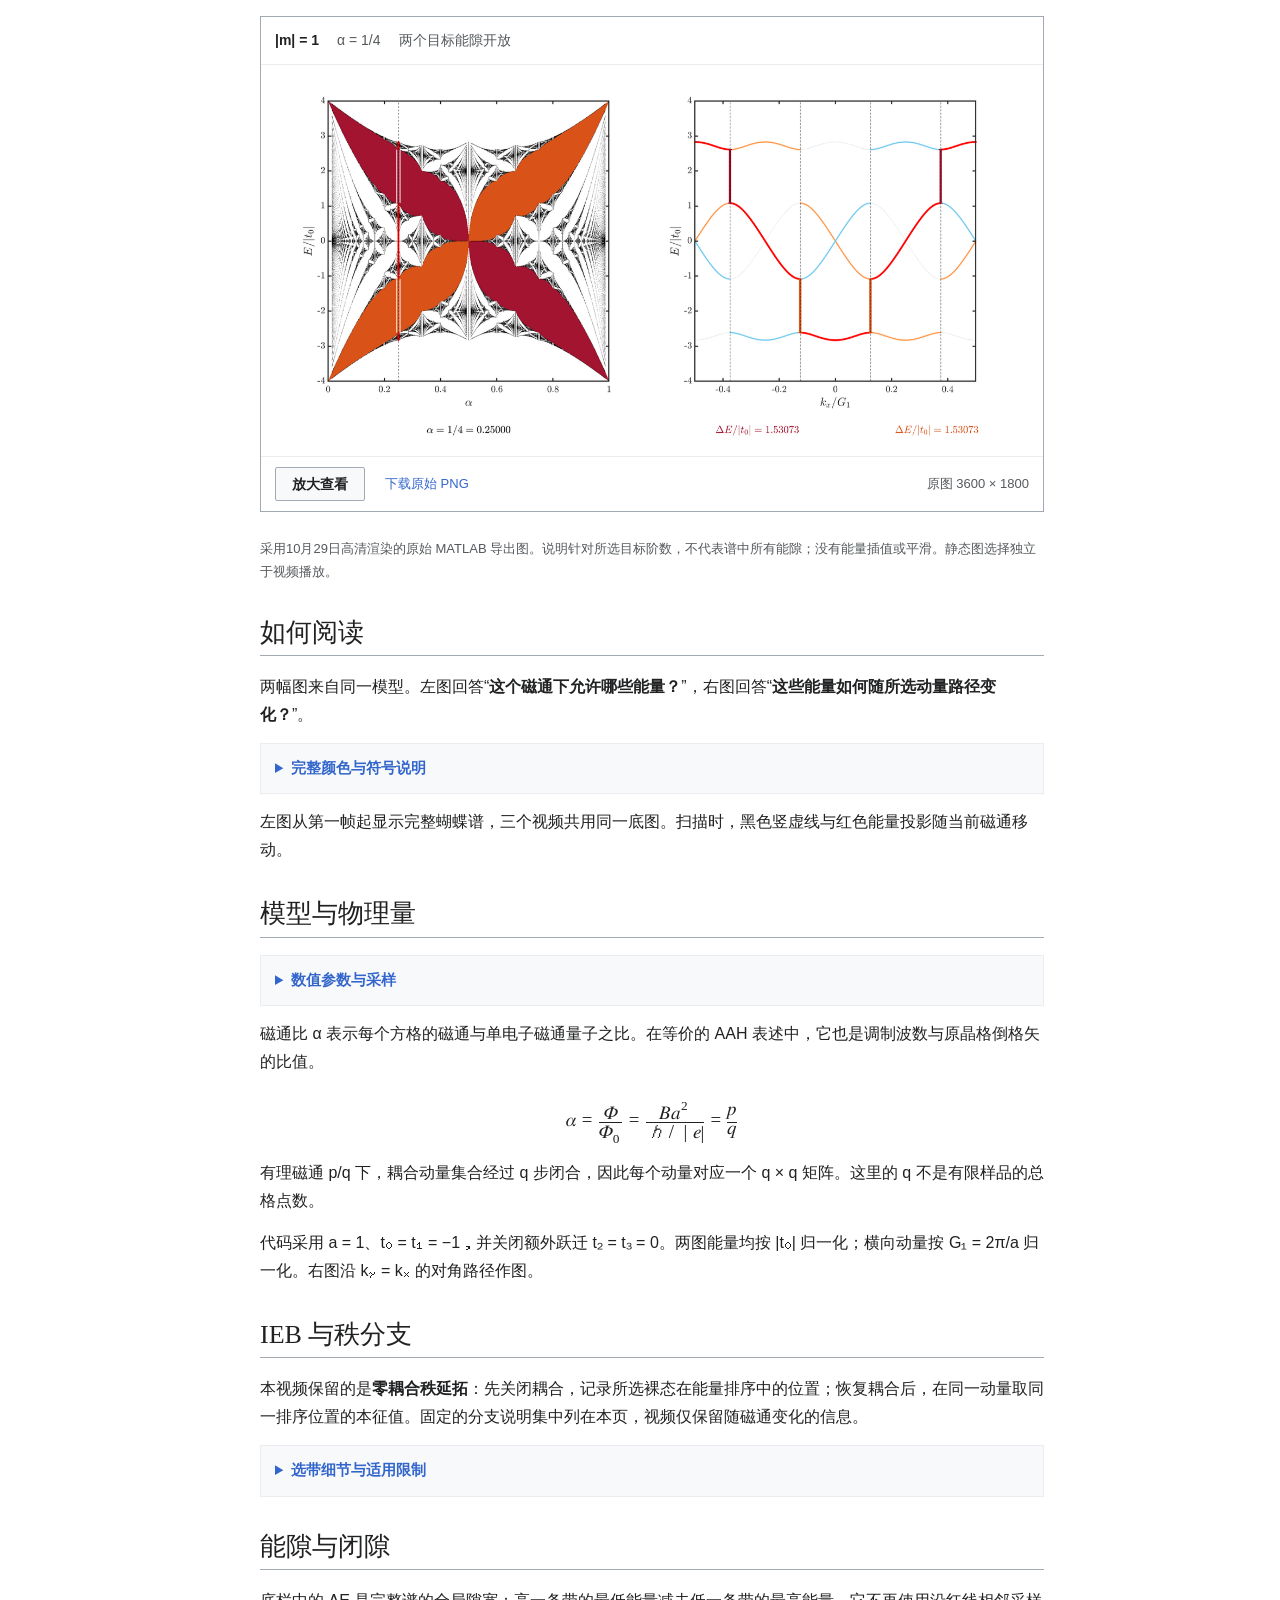
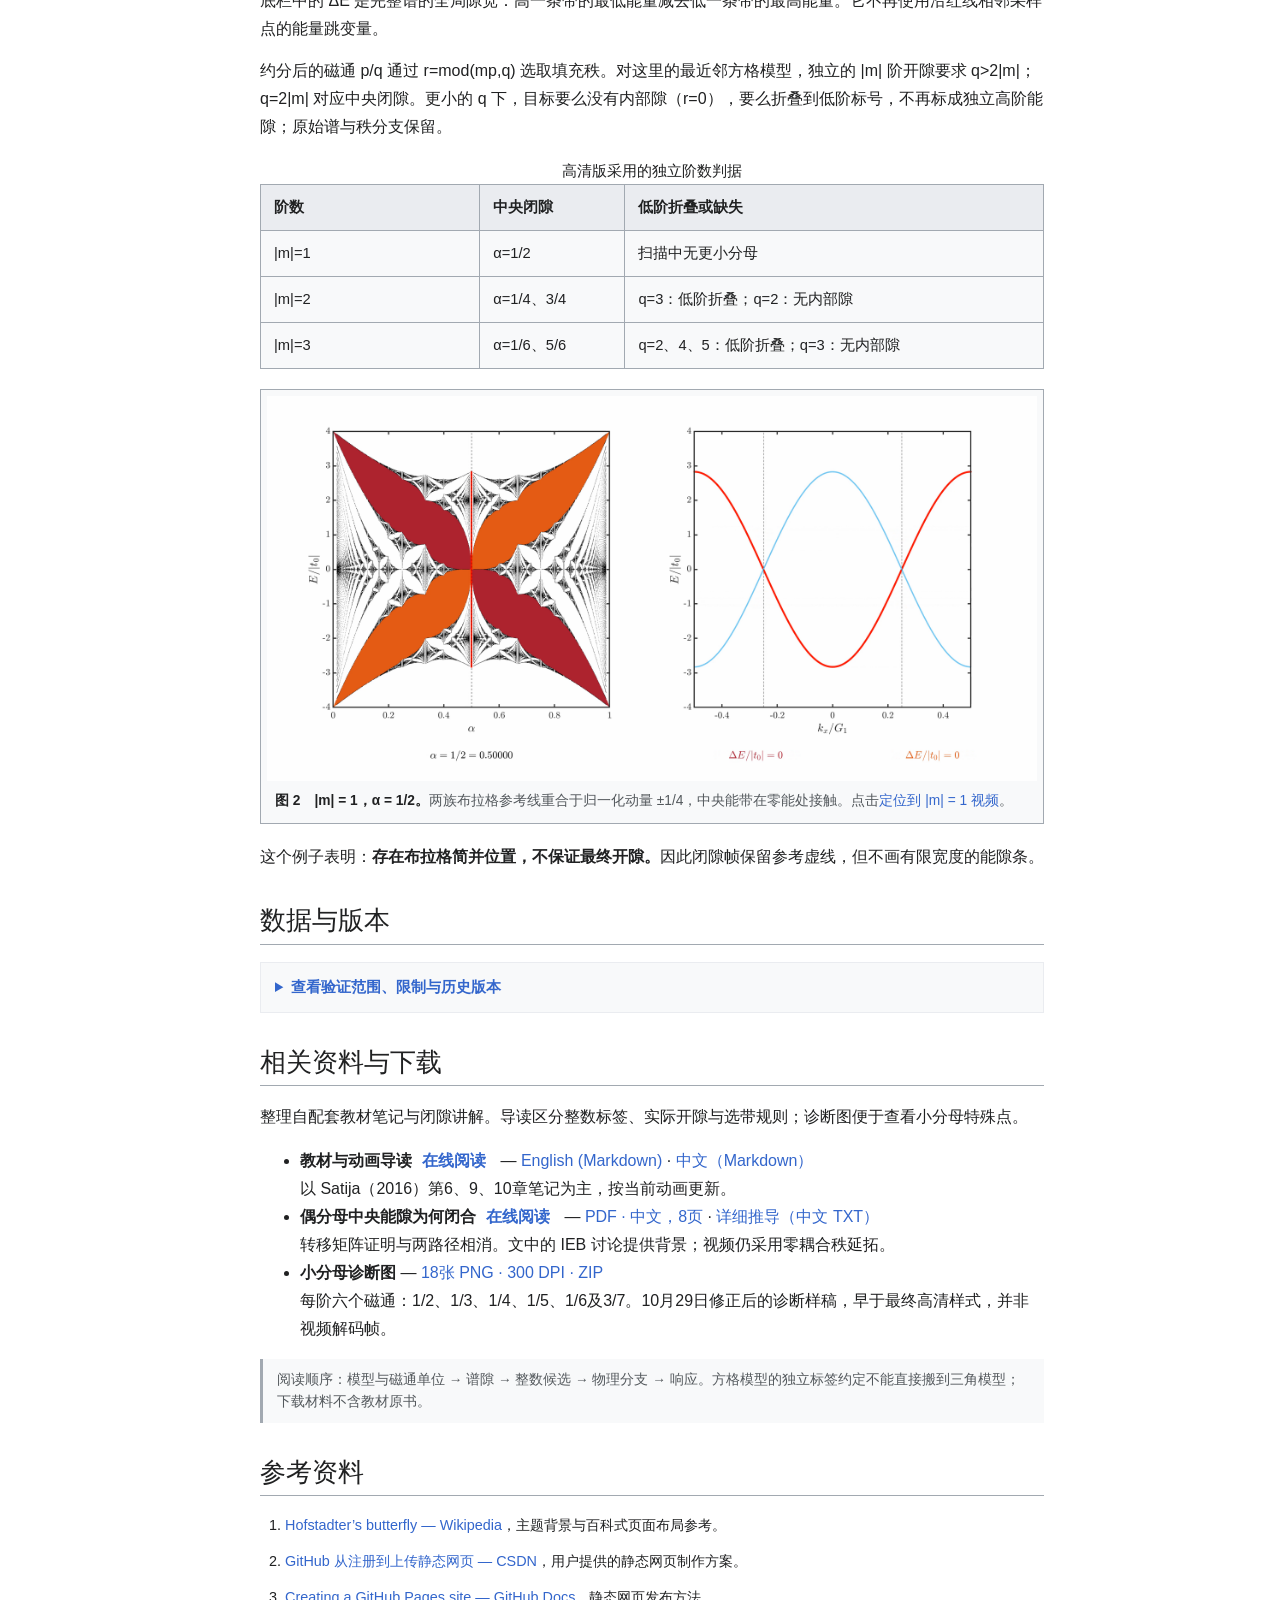
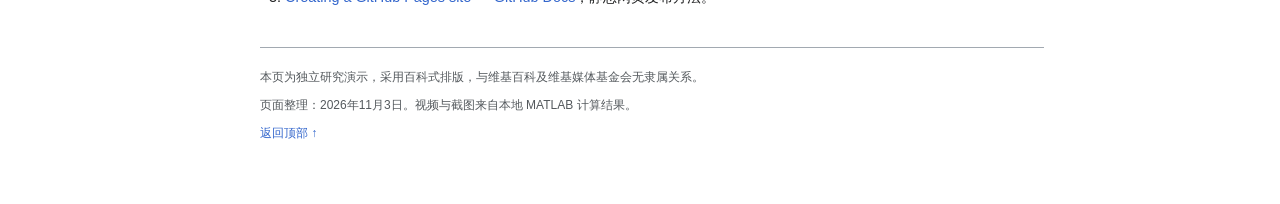
==== commit 45cd4b2b: "Add shareable view snapshots and contextual gap explanations" ====
--- a/zh.html
+++ b/zh.html
@@ -8,9 +8,9 @@
 <meta content="light dark" name="color-scheme"/>
 <title>蝴蝶谱 · 磁通扫描演示</title>
 <link href="assets/favicon.svg" rel="icon" type="image/svg+xml"/>
-<link href="style.css?v=20261103-reading" rel="stylesheet"/>
-<script defer="" src="app.js?v=20261103-reading"></script>
-<link href="index.html" hreflang="en" rel="alternate"/><link href="zh.html" hreflang="zh-CN" rel="alternate"/><link href="explorer.css?v=20261103-reading" rel="stylesheet"/><script defer="" src="explorer.js?v=20261103-reading"></script></head>
+<link href="style.css?v=20261103-share" rel="stylesheet"/>
+<script defer="" src="app.js?v=20261103-share"></script>
+<link href="index.html" hreflang="en" rel="alternate"/><link href="zh.html" hreflang="zh-CN" rel="alternate"/><link href="explorer.css?v=20261103-share" rel="stylesheet"/><script defer="" src="explorer.js?v=20261103-share"></script><script defer="" src="share.js?v=20261103-share"></script></head>
 <body>
 <a class="skip-link" href="#content">跳到正文</a>
 <header class="site-header">
@@ -79,7 +79,7 @@
 <button data-base-time="74.75" data-label="α = 1/2" data-time="75.75" type="button">α = 1/2 <small id="half-flux-state">闭隙</small></button>
 <button data-base-time="149.35" data-label="终点：α = 69/70" data-time="150.35" type="button">终点</button>
 </div>
-<p aria-live="polite" class="player-status" id="player-status" role="status">点击播放，或选择一个关键磁通定位画面。</p><noscript id="bilibili-noscript"><p>Bilibili: <a href="https://www.bilibili.com/video/BV1vL4M6EEs1/">|m| = 1</a> · <a href="https://www.bilibili.com/video/BV12a4M6qE1A/">|m| = 2</a> · <a href="https://www.bilibili.com/video/BV14a4M6qEnJ/">|m| = 3</a></p></noscript>
+<p aria-live="polite" class="player-status" id="player-status" role="status">点击播放，或选择一个关键磁通定位画面。</p><div class="view-share"><button class="wiki-button" data-share-view="demonstration" type="button">分享视频视图</button><span aria-live="polite" class="share-status" role="status"></span><div class="share-result" hidden=""><label for="share-demonstration">本次视图的链接</label><input class="share-url" id="share-demonstration" readonly="" type="text"/><p class="share-note"></p></div></div><noscript id="bilibili-noscript"><p>Bilibili: <a href="https://www.bilibili.com/video/BV1vL4M6EEs1/">|m| = 1</a> · <a href="https://www.bilibili.com/video/BV12a4M6qE1A/">|m| = 2</a> · <a href="https://www.bilibili.com/video/BV14a4M6qEnJ/">|m| = 3</a></p></noscript>
 <noscript><p>JavaScript 未启用。可播放默认视频，或下载 <a href="https://github.com/Decimator0715/butterfly-spectrum/releases/download/hd-20261029/butterfly-hd-order-1-20261029.mp4">|m| = 1</a>、<a href="https://github.com/Decimator0715/butterfly-spectrum/releases/download/hd-20261029/butterfly-hd-order-2-20261029.mp4">|m| = 2</a>、<a href="https://github.com/Decimator0715/butterfly-spectrum/releases/download/hd-20261029/butterfly-hd-order-3-20261029.mp4">|m| = 3</a>。</p></noscript>
 </section><section aria-labelledby="explore-heading" data-search="HD image figures compare flux zoom 高清 图片 放大 对比" id="explore">
 <h2 id="explore-heading" tabindex="-1">高清图浏览与对比</h2>
@@ -87,7 +87,8 @@
 <div class="image-controls"><div aria-label="图像视图" class="image-mode" role="group"><button aria-pressed="true" class="wiki-button" data-image-mode="single" type="button">单图浏览</button><button aria-pressed="false" class="wiki-button" data-image-mode="compare" type="button">三阶对比</button></div>
 <label> 磁通 <select id="image-flux"><option value="1/70">α = 1/70</option><option value="1/10">α = 1/10</option><option value="1/6">α = 1/6</option><option selected="" value="1/4">α = 1/4</option><option value="1/3">α = 1/3</option><option value="3/7">α = 3/7</option><option value="1/2">α = 1/2</option><option value="69/70">α = 69/70</option></select></label><label id="image-order-label">能隙阶数 <select id="image-order"><option value="1">|m| = 1</option><option value="2">|m| = 2</option><option value="3">|m| = 3</option></select></label></div>
 <div hidden="" id="linked-entry"><button class="wiki-button" id="linked-enlarge" type="button">三阶联动放大</button><p class="image-provenance">缩放或移动任意一张图，同步查看三个阶数的相同图像区域；打开联动放大时才加载高清原图。</p></div>
-<p aria-live="polite" class="comparison-note" id="comparison-note" role="status">α = 1/4 · |m|=1：两个目标能隙开放。</p>
+<div class="view-share"><button class="wiki-button" data-share-view="explore" type="button">分享图片视图</button><span aria-live="polite" class="share-status" role="status"></span><div class="share-result" hidden=""><label for="share-explore">本次视图的链接</label><input class="share-url" id="share-explore" readonly="" type="text"/><p class="share-note"></p></div></div><p aria-live="polite" class="comparison-note" id="comparison-note" role="status">α = 1/4 · |m|=1：两个目标能隙开放。</p>
+<details class="technical-disclosure" id="flux-explanation"><summary id="flux-explanation-title">为什么会出现这些能隙状态？</summary><p id="flux-explanation-scope"></p><ul id="flux-explanation-items"></ul><p id="flux-explanation-limit"></p><a href="central-gap-zh.html#section-3">中央闭隙证明</a> · <a href="central-gap-zh.html#section-4">整数标签对应</a> · <a href="reading-guide-zh.html#section-3">直接间隔与全局隙</a></details>
 <div class="keyframe-list"><figure class="keyframe-card" data-image-order="1">
 <figcaption><strong>|m| = 1</strong> <span class="keyframe-flux">α = 1/4</span> <span class="keyframe-status">两个目标能隙开放</span></figcaption>
 <a aria-label="放大图像 |m| = 1, α = 1/4" class="image-open" href="assets/keyframes/m1-alpha-1-4.png"><img alt="|m| = 1, α = 1/4; 两个目标能隙开放" height="720" loading="lazy" src="assets/keyframes/previews/m1-alpha-1-4.webp" width="1440"/></a>
--- a/explorer.css
+++ b/explorer.css
@@ -36,3 +36,8 @@
 @media(max-width:500px){#linked-dialog{padding:8px;width:98vw;max-width:98vw;height:96dvh;max-height:96dvh}.linked-pane-heading{gap:6px;font-size:11px;min-height:25px}.linked-panes{gap:6px}#linked-dialog .zoom-help{font-size:11px}}
 @media print{#linked-entry,#linked-dialog{display:none!important}}
 .online-reading-link{display:inline-block;margin:0 10px;font-weight:600}
+.view-share{display:flex;flex-wrap:wrap;align-items:center;gap:10px 16px;margin:14px 0;font-size:13px}
+.share-status{color:var(--muted)}.share-result{flex-basis:100%;min-width:0}.share-result label{display:block;margin-bottom:4px}
+.share-url{box-sizing:border-box;width:100%;padding:8px;border:1px solid var(--border);background:var(--background);color:var(--text);font-size:13px}.share-note{margin:5px 0 0;color:var(--muted);font-size:12px}
+#flux-explanation{font-size:14px;line-height:1.8}#flux-explanation-items li{margin-bottom:10px}
+@media print{.view-share{display:none!important}}
